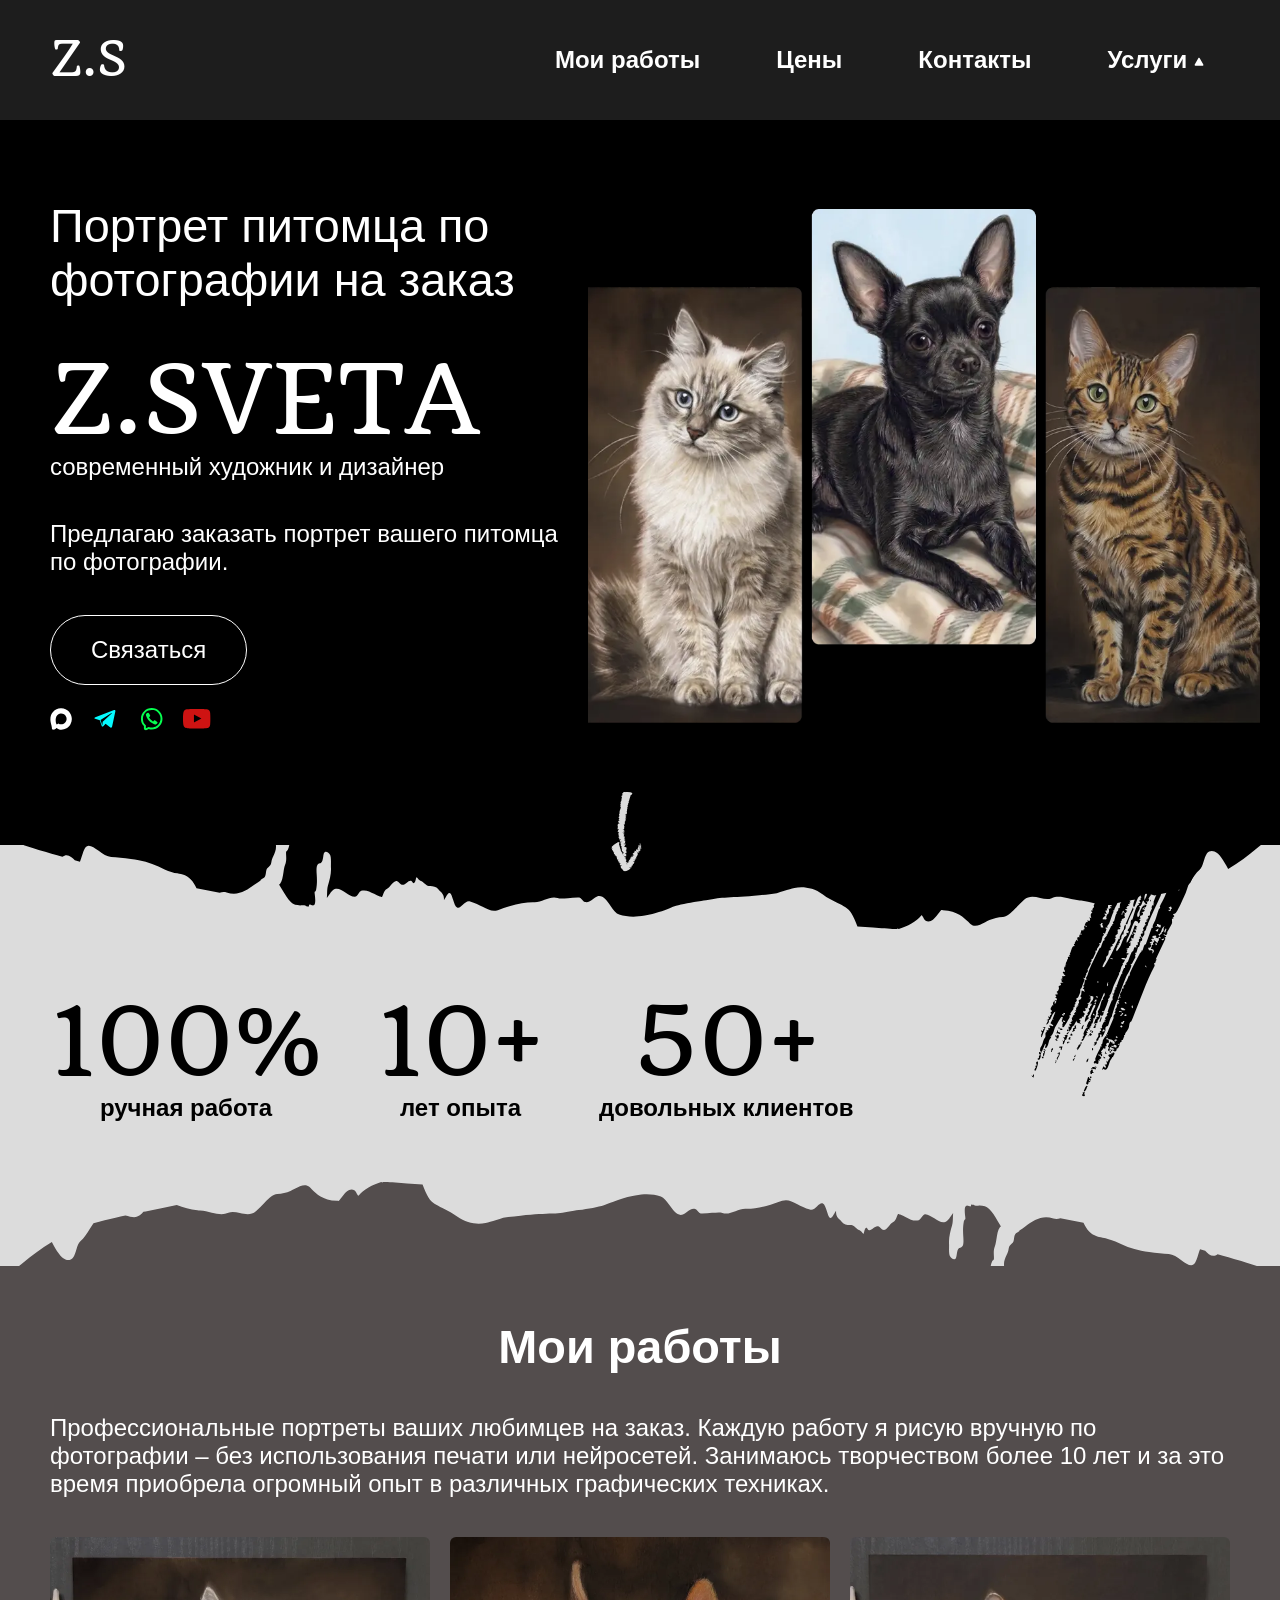
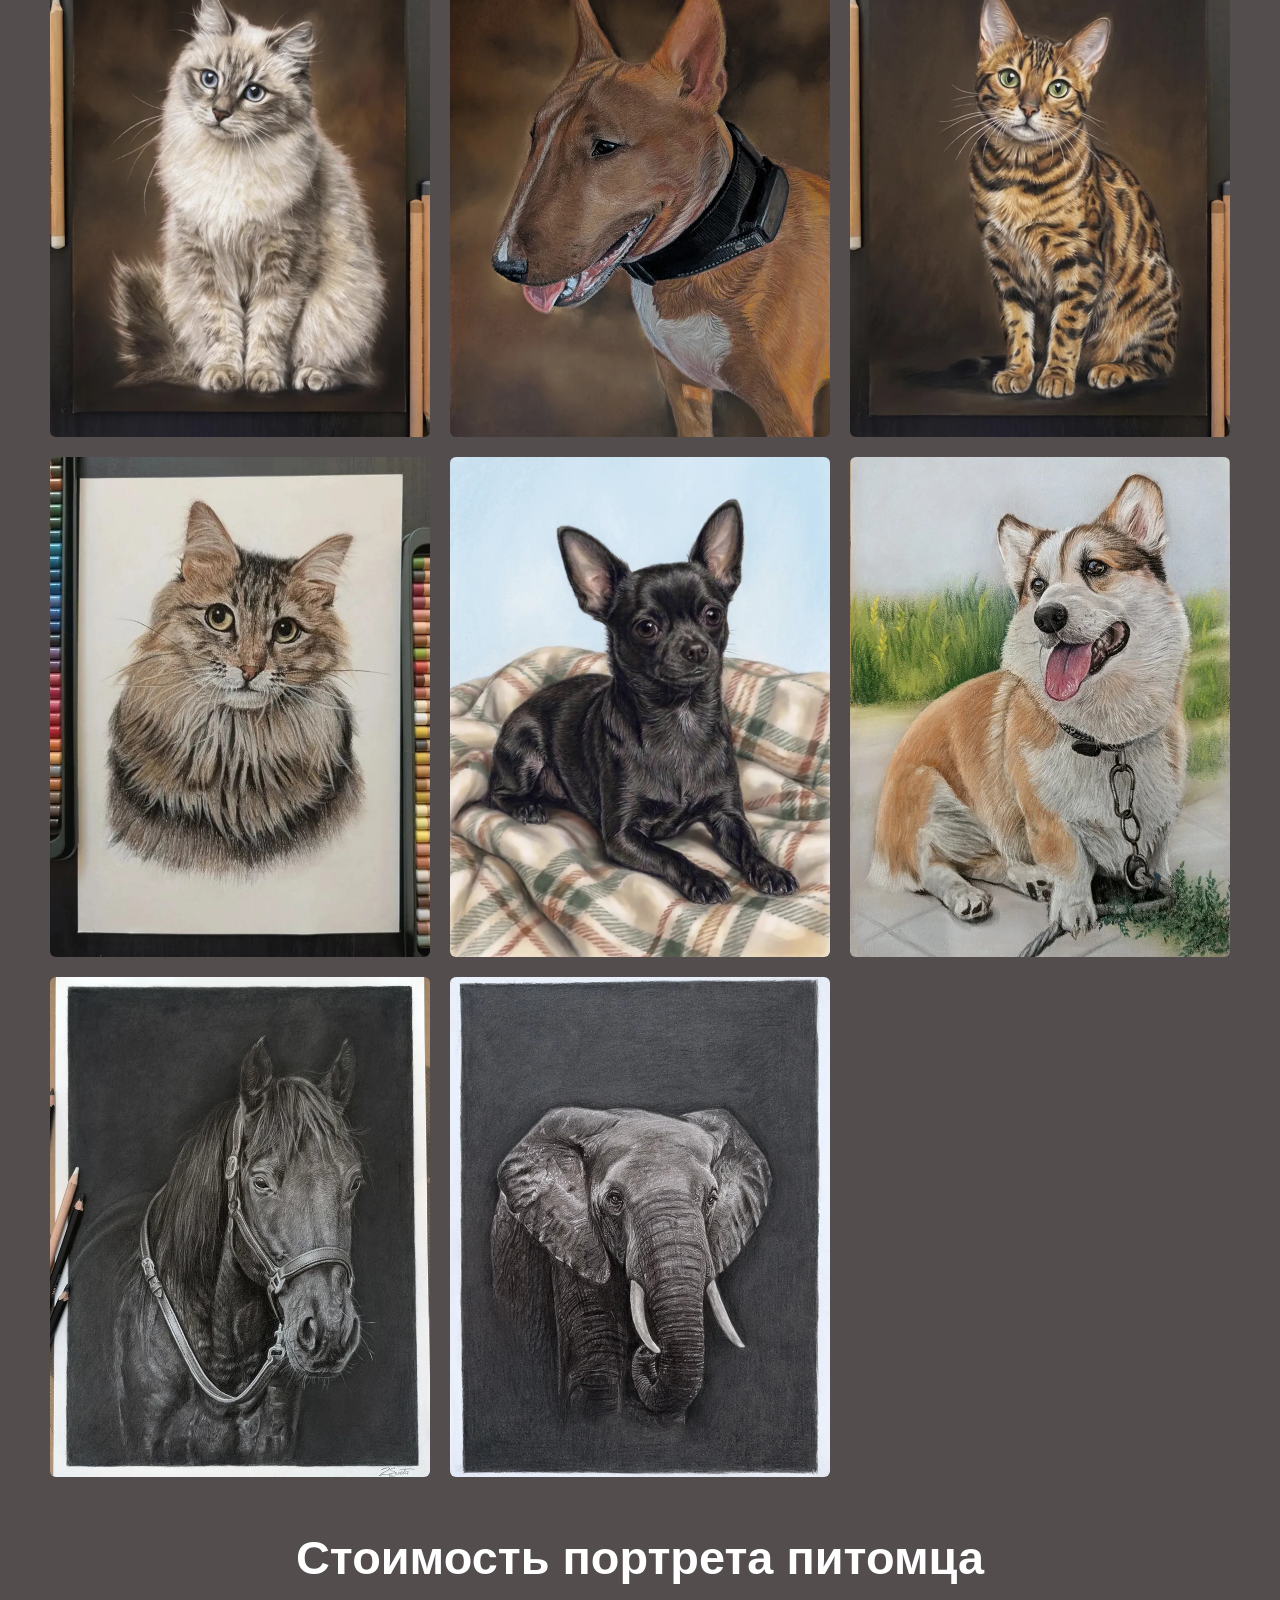
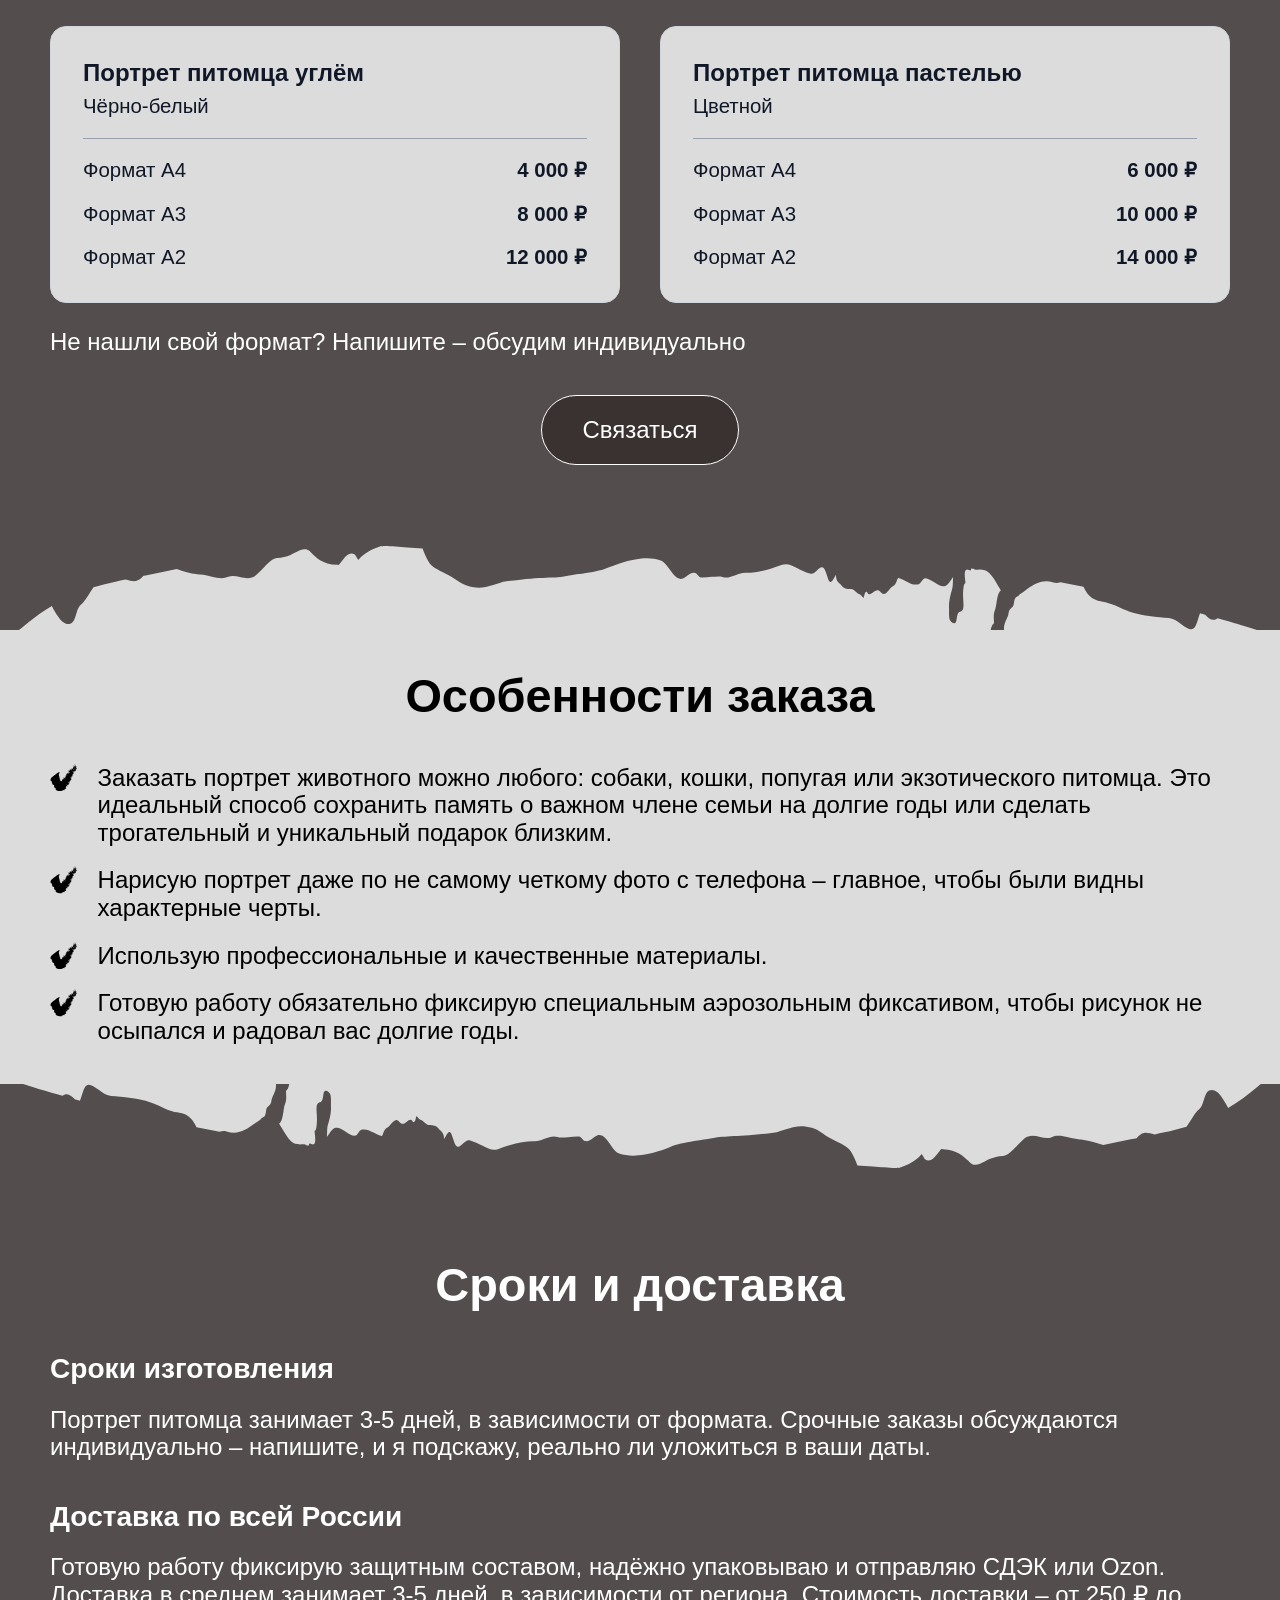
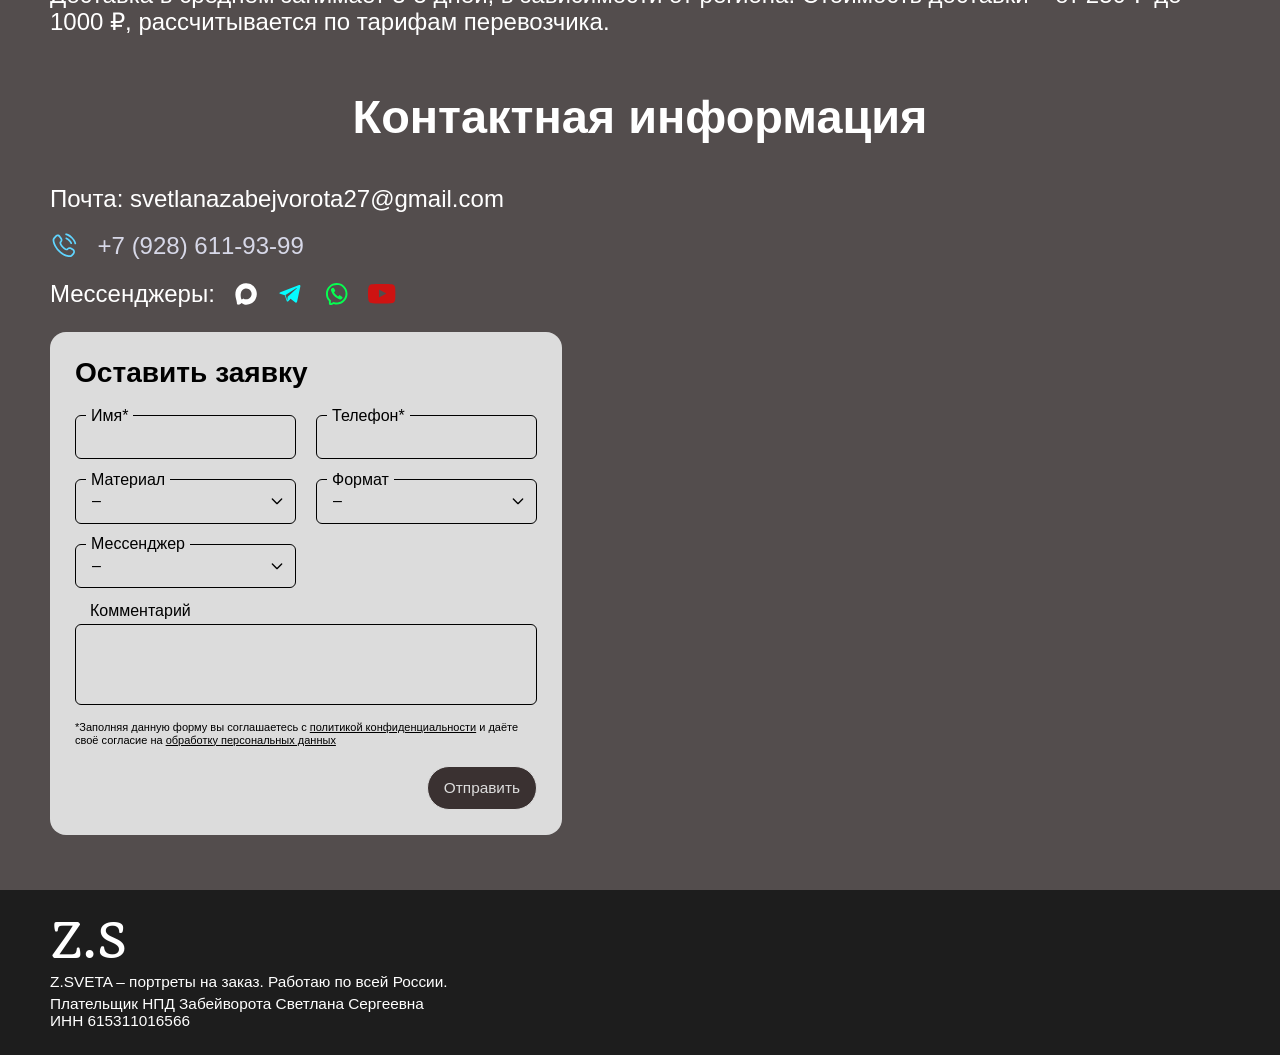
==== portret-pitomca/index.html @ f6c8f974 "'init'" ====
<!DOCTYPE html><html lang=ru><head><meta charset=utf-8><meta content="width=device-width" name=viewport><meta content="only light" name=color-scheme><link href=/favicon.ico rel=icon sizes=any><link href=/favicon.png rel=icon sizes=120x120 type=image/png><title>Портрет питомца на заказ по фото | Художник Z.SVETA</title><meta content="Закажите портрет питомца по фотографии: собаки, кошки, любимого животного. Ручная работа художника Z.SVETA, опыт 10+ лет, форматы А4–А2, цена от 4 000 ₽, доставка по всей России." name=description><link href=https://zsvetaart.ru/portret-pitomca/ rel=canonical><link href=/_astro/hero-animals.Ci69ZvGA_Z1QKp4x.webp rel=preload as=image><link href=/_astro/Header.mwg6eran.css rel=stylesheet></head><body><header class="Zub Zvb ZT Zsb Ztb"><div class=ZZ><div class="Zi ZMa ZOa Zk Zya"><div class=Zwb><a href=/ class="Zp Zt">Z.S</a></div><div class="Zv Zxb"><button class="Zpb Zeb Zyb" aria-controls=aria-nav aria-expanded=false id=hamburger><span class=Zqb>Открыть меню</span> <svg class=Zzb viewBox="0 0 100 80"><line stroke=currentColor stroke-linecap=round stroke-width=8 x1=20 x2=80 y1=20 y2=20 class="ZAb ZBb ZCa"></line><line stroke=currentColor stroke-linecap=round stroke-width=8 x1=20 x2=80 y1=40 y2=40></line><line stroke=currentColor stroke-linecap=round stroke-width=8 x1=20 x2=80 y1=60 y2=60 class="ZAb ZBb ZCa"></line></svg></button><nav class="Zi Zk ZCb Zc" id=aria-nav><ul class="Zi ZMa Zk ZDb"><li><a href=#my-work class="ZE ZD ZH ZEb ZFb ZGb Zja">Мои работы</a></li><li><a href=#price class="ZE ZD ZH ZEb ZFb ZGb Zja">Цены</a></li><li><a href=#contacts class="ZE ZD ZH ZEb ZFb ZGb Zja">Контакты</a></li><li><button class="ZE ZD ZH ZEb ZFb ZGb Zja ZHb Zeb" aria-controls=submenu aria-expanded=false onclick="this.ariaExpanded=&#34;false&#34;===this.ariaExpanded,submenu.hidden=!submenu.hidden">Услуги <svg aria-hidden=true height=10 width=10 viewBox="0 0 512 512" xmlns=http://www.w3.org/2000/svg><path d="M278.313 48.296a42.67 42.67 0 0 1 15.876 15.876l182.478 319.336c11.691 20.46 4.583 46.523-15.876 58.214a42.67 42.67 0 0 1-21.169 5.621H74.667C51.103 447.343 32 428.241 32 404.677a42.67 42.67 0 0 1 5.622-21.169L220.099 64.172c11.691-20.46 37.755-27.567 58.214-15.876" fill=currentColor fill-rule=evenodd></path></svg></button> <span class=Zja>Услуги</span><ul hidden id=submenu><li><a href=/ >Главная</a></li><li><a href=/portret-pitomca/ >Портрет питомца</a></li></ul></li></ul></nav></div></div></div></header><main><section class=Za><div class=Zb><div class="Ze Zc Zd"><div class="Zi Zj Zf Zg Zh Zk Zl Zm Zn"><div class=Zo><h1 class="Zp Zq Zr Zs">Портрет питомца по фотографии на заказ</h1><p class=Zq><span class="Zt Zu">Z.SVETA</span><br>современный художник и дизайнер</p><p class=Zq>Предлагаю заказать портрет вашего питомца по фотографии.</p><div class="Zi Zv Zw"><svg aria-hidden=true class="Zy ZA ZB ZC Zx Zz"><use href=/icons.svg#arrow></use></svg> <a href=#contacts class="ZE ZD ZH ZG ZF">Связаться</a></div><div class="Zi ZI Zk"><a href=https://max.ru/u/f9LHodD0cOLGi-N418dSYtixaGxYnLXbvNcZDrYfZaHuGHUZ616_oOPVWuE class="Z_a Zpb" title=Max><span class=Zqb>Написать в Max</span> <svg aria-hidden=true class=Zrb height=0.8lh width=0.8lh><use href=/icons.svg#max></use></svg> </a><a href=https://t.me/svetazabey class="Z_a Zpb" title=Telegram><span class=Zqb>Написать в Telegram</span> <svg aria-hidden=true class=Zrb><use href=/icons.svg#telegram></use></svg> </a><a href=https://wa.me/79286119399 class="Z_a Zpb" title=WhatsApp><span class=Zqb>Написать в WhatsApp</span> <svg aria-hidden=true class=Zrb height=0.85lh width=0.85lh><use href=/icons.svg#whatsapp></use></svg> </a><a href=https://www.youtube.com/@ZSvetaArt class="Z_a Zpb" title=YouTube><span class=Zqb>YouTube канал</span> <svg aria-hidden=true class=Zrb><use href=/icons.svg#youtube></use></svg></a></div></div><div class="ZN ZJ ZK ZL ZM ZO ZP ZQ ZR" style="background-image:url('/_astro/hero-animals.Ci69ZvGA_Z1QKp4x.webp')"></div></div></div></div><div class=Zv><div class="Zv ZS"><div class="Zi ZRa ZIb"><svg aria-hidden=true class="Zy ZJb ZN ZU Zd ZT ZV ZW" height=211 width=1440 fill=none preserveAspectRatio=none viewBox="0 0 1440 211" xmlns=http://www.w3.org/2000/svg><path d="M609.778 1.32497C646.717 -1.62511 682.731 15.7598 720.034 14.6482C743.677 13.976 766.911 8.60989 792.555 4.25969C817.366 -0.0812607 849.169 -1.93077 872.978 2.71338C878.805 3.79532 883.43 4.74345 887.536 5.54219C917.635 10.0876 938.706 16.0208 963.019 22.893C980.224 28.0974 997.168 33.371 1014.75 39.0156C1027.89 43.3727 1037.78 46.0297 1060.38 54.6605C1055.91 54.3585 1060.13 56.4573 1066.57 58.266C1073.2 60.2508 1082.82 62.5472 1094.72 66.9483C1095.66 69.8003 1109.77 73.8561 1123.44 77.2472C1127.68 78.5396 1131.78 79.6849 1135.83 80.6732C1152.56 85.8572 1179.41 84.0445 1212.18 86.9269C1235.18 89.2862 1254.05 93.29 1273.75 96.9889C1285.46 99.2523 1297.21 101.581 1308.17 103.613C1327.36 106.891 1341.96 109.643 1361.15 107.446C1362.19 107.347 1363.26 107.242 1364.34 107.131C1375.63 106.429 1387.33 103.689 1400.5 100.552C1404.99 99.5428 1409.66 98.4662 1415.06 97.97L1414.25 98.2126C1416.81 97.9845 1421.22 96.8541 1425.31 96.8748C1428.84 96.8563 1431.8 97.3299 1434.7 97.821C1436.2 98.0853 1437.59 99.2646 1438.61 101.14C1439.62 103.019 1440.19 105.426 1440.19 107.914C1440.19 110.403 1439.61 112.815 1438.62 114.69C1437.63 116.56 1436.33 117.73 1435.06 118.033C1432.63 118.604 1430.34 119.287 1429.27 120.023C1427.94 120.888 1427.45 121.78 1423.27 123.982C1422.95 124.047 1422.03 124.417 1421.7 124.453C1419.72 125.809 1416.61 127.954 1413.33 130.335C1404.53 136.696 1393.89 144.352 1381.68 150.642C1379.1 146.173 1376.61 142.302 1374.07 139.289C1371.63 136.165 1369.09 133.981 1366.31 133.009C1363.51 132.032 1359.97 132.309 1357.91 134.81C1356.07 137.06 1355.01 140.438 1353.9 143.658C1352.74 147.022 1351.5 150.221 1349.32 151.655C1345.66 154.078 1342.46 158.923 1338.88 163.922C1337.56 165.742 1336.2 167.583 1334.81 169.324C1326.24 171.56 1318.07 173.334 1310 174.949C1306.2 175.697 1302.53 176.395 1298.9 177.075C1294.47 176.025 1290.49 175.154 1287.11 175.576C1284.1 175.953 1281.35 178.107 1278.62 180.785C1276.91 181.095 1275.19 181.404 1273.49 181.713C1262.5 183.698 1251.65 185.641 1241.16 187.699C1233.91 185.348 1226.08 183.073 1217.92 182.23C1216.88 182.134 1215.85 182.06 1214.78 182.012C1210.48 181.822 1206.11 180.772 1201.72 179.866C1195.24 178.524 1188.72 177.496 1183.08 179.783C1179.32 181.311 1174.8 180.491 1170.17 179.614C1163.93 178.443 1157.62 177.128 1152.11 181.404C1148.61 184.098 1145.31 187.235 1142.13 190.09C1137.1 194.633 1132.36 198.455 1128.21 198.592C1122.76 198.769 1117.81 200.138 1113.18 201.717C1111.51 202.425 1109.9 203.188 1108.32 203.915C1102.05 206.821 1096.38 209.181 1091.73 205.551C1091.02 205.001 1090.23 204.284 1089.31 203.461C1084.31 198.985 1077.36 192.623 1060.86 191.736C1060.24 191.692 1059.61 191.663 1058.97 191.649C1057.73 192.728 1055.87 195.084 1053.78 197.407C1050.35 201.17 1046.29 204.845 1040.95 202.137C1040.16 201.731 1039.41 200.423 1038.71 199.221C1037.81 197.692 1036.98 196.342 1036.17 197.259C1033.82 199.942 1030.11 202.73 1024.92 205.328C1021.11 207.236 1016.43 209.011 1011.12 210.484C1010.67 210.367 1010.22 210.245 1009.76 210.119C1009.02 211.433 993.661 209.812 982.087 209.195C976.32 208.809 970.494 208.409 964.604 207.98C962.462 202.91 960.233 198.286 957.618 194.613C954.202 189.813 948.977 187.556 942.268 184.638C939.492 183.43 936.486 182.112 933.143 180.435C930.832 179.187 928.362 177.744 925.747 176.005C914.635 168.623 901.812 167.823 893.724 169.572C892.001 169.938 890.292 170.353 888.48 170.82C884.311 171.934 879.191 173.207 873.895 174.851C868.111 175.665 861.355 176.307 854.387 176.915C837.463 178.411 827.76 178.655 818.532 178.988C814.003 179.165 810.143 179.373 807.149 179.875C803.412 180.502 798.996 181.112 794.319 181.763C792.579 182.003 790.727 182.248 788.892 182.497C778.173 183.943 766.958 185.535 760.576 187.421C758.29 188.094 755.926 188.915 753.353 189.795C746.222 192.233 737.56 195.188 725.465 197.115C712.822 199.136 704.849 198.266 696.543 196.096C693.192 195.213 690.07 191.414 686.947 187.485C682.405 181.914 677.778 176.096 671.743 178.051C670.344 178.507 668.852 179.479 667.274 180.498C664.369 182.372 661.373 184.398 658.054 183.643C656.885 183.381 655.904 182.352 654.907 181.345C653.815 180.236 652.739 179.153 651.546 179.125C647.008 179.023 642.85 179.404 638.932 179.751C634.042 180.193 629.846 180.562 627.248 179.71C622.696 178.187 617.593 179.801 612.623 181.437C608.74 182.688 604.874 183.957 601.075 183.841C593.26 183.606 583.67 185.149 573.076 187.886C568.897 188.994 564.486 190.3 560.062 191.761C554.375 193.672 549.246 191.378 542.942 188.424C538.974 186.587 534.421 184.49 528.871 183.006C525.716 182.165 523.036 184.383 520.656 186.429C518.444 188.315 516.383 190.058 514.197 189.152C512.266 188.35 510.969 184.757 509.736 181.345C508.352 177.547 507.104 173.975 505.118 174.723C504.064 175.121 502.812 176.962 501.317 179.149C500.726 180.014 500.094 180.93 499.424 181.837C499.442 181.102 499.436 180.445 499.425 179.948C499.347 176.435 497.254 174.632 495.19 172.866C494.372 172.16 493.567 171.463 492.895 170.663C490.429 167.716 485.855 167.331 482.347 167.549C480.855 167.64 479.515 166.581 477.927 165.344C476.521 164.246 474.934 163.007 472.924 162.311C471.777 161.914 470.88 160.915 470.137 160.081C469.6 159.477 469.142 158.962 468.725 158.833C468.364 158.722 468.097 159.735 467.797 160.876C467.58 161.698 467.345 162.588 467.045 163.172C466.334 164.568 465.392 165.005 464.714 164.576C464.401 164.378 464.148 163.992 463.897 163.607C463.605 163.159 463.314 162.708 462.924 162.556C461.131 161.861 459.425 163.048 457.65 164.28C455.703 165.635 453.644 167.042 451.341 166.075C450.614 165.771 449.831 165.053 449.071 164.357C448.277 163.628 447.505 162.925 446.857 162.747C444.226 162.026 441.817 164.591 439.597 166.95C438.117 168.519 436.741 169.995 435.43 170.354C433.031 171.012 431.798 174.055 430.889 176.301C430.418 177.466 430.033 178.422 429.615 178.717C429.224 178.642 428.828 178.55 428.439 178.45C428.08 178.236 427.708 178.014 427.366 178.095C427.34 178.101 427.315 178.114 427.289 178.121C425.106 177.436 422.965 176.443 420.838 175.454C416.061 173.23 411.315 171.029 406.406 172.428C405.346 172.729 404.287 173.997 403.208 175.285C401.887 176.863 400.534 178.477 399.121 178.392C395.751 178.189 392.317 176.205 388.934 174.249C383.846 171.308 378.873 168.435 374.421 171.788C372.952 172.895 371.534 174.718 370.113 176.555C369.32 177.578 368.524 178.611 367.719 179.515C367.86 177.862 367.922 176.312 367.98 174.866C368.1 171.887 368.203 169.336 368.95 167.157C370.717 162.006 372.695 154.924 372.357 149.794C372.266 148.402 372.286 146.849 372.311 145.286C372.375 141.363 372.438 137.356 370.667 135.581C369.472 134.384 366.417 131.642 364.561 134.679C364.157 135.34 363.929 136.64 363.675 138.084C363.219 140.68 362.675 143.753 360.876 144.502C360.574 144.628 360.244 144.742 359.903 144.85C358.543 145.279 357.022 145.753 356.49 147.842C355.879 150.249 356.073 152.989 356.3 156.182C356.596 160.342 356.947 165.283 355.645 171.271C355.387 172.455 354.859 172.87 354.46 173.184C354.178 173.405 353.964 173.582 353.949 173.937C353.932 174.345 354.04 175.191 354.177 176.261C354.661 180.035 355.501 186.631 352.539 186.969C351.737 187.06 350.807 186.763 349.976 186.495C348.75 186.1 347.733 185.774 347.619 186.858C347.576 187.269 347.549 187.715 347.528 188.176C346.557 188.065 345.586 187.954 344.616 187.843C343.35 186.578 341.611 186.722 339.444 186.907C338.918 186.952 338.364 186.995 337.788 187.024C335.867 186.794 333.947 186.566 332.032 186.33C330.506 185.813 328.879 184.953 327.154 183.571C323.709 180.803 320.637 176.188 317.653 171.673C316.396 169.771 315.151 167.883 313.894 166.162C314.367 165.939 314.793 165.678 315.118 165.323C317.343 162.894 318.169 158.181 318.927 153.844C319.431 150.958 319.907 148.238 320.748 146.472C322.287 143.238 322.056 139.494 321.886 136.725C321.798 135.289 321.729 134.113 321.929 133.41C322.09 132.846 322.483 132.575 322.883 132.295C323.232 132.05 323.594 131.794 323.819 131.338C326.558 125.799 325.642 122.631 324.311 118.02C323.578 115.477 322.72 112.493 322.276 108.431C321.88 104.128 321.961 102.866 323.417 101.121C322.22 99.015 321.012 96.9092 319.805 94.8032C319.35 94.9502 319.028 96.2872 318.582 98.5069C317.786 102.471 314.98 103.967 312.796 105.136C311.784 105.677 310.904 106.15 310.414 106.765C307.81 110.034 308.668 114.502 309.424 118.434C309.84 120.599 310.224 122.602 309.983 124.152C309.88 124.815 310.057 125.468 310.235 126.134C310.372 126.649 310.514 127.172 310.529 127.713C310.635 131.64 309.122 134.586 307.696 137.321C306.88 138.887 306.103 140.389 305.687 141.965C305.56 142.445 305.461 142.934 305.369 143.409C305.234 144.102 305.103 144.763 304.888 145.331C304.399 146.625 303.36 147.511 302.223 148.476C301.64 148.971 301.032 149.487 300.459 150.093C299.717 150.877 299.473 152.436 299.216 154.064C299.034 155.215 298.843 156.4 298.47 157.381C297.794 159.154 296.378 159.815 295.067 160.429C294.495 160.696 293.932 160.962 293.464 161.299C293.273 161.437 293.186 161.705 293.172 162.072C291 163.342 288.934 164.636 286.929 165.903C276.905 172.253 268.123 177.758 254.942 174.107C252.449 173.417 249.74 173.61 247.058 174.242C238.449 172.846 229.788 171.397 221.062 169.905C219.293 166.392 217.184 163.452 214.68 161.158C209.873 156.853 205.221 155.989 199.481 154.971C195.258 154.217 190.698 153.372 185.185 150.989C176.137 146.982 166.59 143.613 156.126 141.925C153.182 141.464 150.179 141.038 147.234 140.654C139.147 139.648 131.29 138.935 125.057 138.651C120.468 138.436 115.458 135.312 111.012 132.398C104.51 128.302 98.8 124.619 95.3814 130.024C94.2458 131.751 93.1684 134.746 92.1305 137.655C91.3913 139.727 90.668 141.75 89.9631 143.257C88.0849 142.797 86.0364 142.342 84.1457 141.875C80.7482 138.293 75.3197 134.452 70.2322 138.449C68.1886 137.952 66.1933 137.455 64.3067 136.95C60.0096 135.891 56.006 134.81 51.7825 133.708C50.4388 133.344 49.0769 132.977 47.6794 132.607C47.6663 132.603 47.6532 132.599 47.6402 132.595C44.9175 131.85 42.1289 131.094 39.3402 130.324C38.1687 129.995 37.0162 129.666 35.8151 129.334C32.8889 128.494 29.7855 127.635 26.8748 126.757C25.2793 126.289 23.7228 125.821 22.1386 125.341C19.552 124.561 17.0176 123.765 14.4255 122.947C10.2857 121.628 6.18347 120.25 2.13369 118.848C1.4756 118.617 0.862504 117.981 0.445307 117.047C0.0276103 116.112 -0.1687 114.961 -0.0957952 113.791C-0.0225826 112.62 0.316526 111.499 0.846964 110.626C1.37616 109.756 2.05947 109.214 2.73674 109.07C6.91038 108.203 11.0623 107.329 15.1984 106.417C17.7865 105.856 20.3045 105.27 22.8656 104.687C24.4364 104.327 25.9727 103.968 27.5508 103.603C30.4268 102.913 33.494 102.213 36.3792 101.508C37.5647 101.231 38.6988 100.951 39.8551 100.669C42.6103 100.011 45.3655 99.3504 48.059 98.6855C48.0756 98.6816 48.0922 98.6777 48.1088 98.6738C49.479 98.3471 50.8083 98.0178 52.1256 97.6898C56.2892 96.6921 60.2386 95.6898 64.4789 94.6913C66.555 94.1517 68.8698 93.6223 71.0609 93.0844C72.2719 92.7849 73.504 92.4832 74.7364 92.1842C75.4101 92.025 76.1053 91.8671 76.7521 91.7081C92.2484 87.9491 107.646 84.2404 123.082 80.6403C130.952 78.8284 138.539 77.0446 146.465 75.2836C154.028 73.5456 161.803 71.8309 169.482 70.1444C184.955 66.7514 200.418 63.4736 215.9 60.3055C314.096 40.1645 412.735 22.9544 511.407 11.1536C525.486 9.4586 539.85 7.8836 553.986 6.43072C558.805 5.93442 563.748 5.4483 568.474 4.98144C577.877 4.07431 586.994 3.22565 596.451 2.42407C600.755 2.04839 605.236 1.68327 609.778 1.32497Z" fill=currentColor></path></svg></div><div class="ZY ZW ZX"><div class="Zv ZZ"><svg aria-hidden=true class="Zy ZT Z_ hidden Zaa Zba Zca Zda Zea Zfa"><use href=/icons.svg#stroke></use></svg><ul class="Zi Zj Zga Zha"><li class="Zi Zj Zia Zja"><span class="Zt Zu Zr">100%</span> ручная работа</li><li class="Zi Zj Zia Zja"><span class="Zt Zu Zr">10+</span>лет опыта</li><li class="Zi Zj Zia Zja"><span class="Zt Zu Zr">50+</span>довольных клиентов</li></ul></div></div><div class="Zi ZRa ZIb"><svg aria-hidden=true class="Zy ZJb ZN ZU Zd Zla Zka Zma Zna" height=211 width=1440 fill=none preserveAspectRatio=none viewBox="0 0 1440 211" xmlns=http://www.w3.org/2000/svg><path d="M609.778 1.32497C646.717 -1.62511 682.731 15.7598 720.034 14.6482C743.677 13.976 766.911 8.60989 792.555 4.25969C817.366 -0.0812607 849.169 -1.93077 872.978 2.71338C878.805 3.79532 883.43 4.74345 887.536 5.54219C917.635 10.0876 938.706 16.0208 963.019 22.893C980.224 28.0974 997.168 33.371 1014.75 39.0156C1027.89 43.3727 1037.78 46.0297 1060.38 54.6605C1055.91 54.3585 1060.13 56.4573 1066.57 58.266C1073.2 60.2508 1082.82 62.5472 1094.72 66.9483C1095.66 69.8003 1109.77 73.8561 1123.44 77.2472C1127.68 78.5396 1131.78 79.6849 1135.83 80.6732C1152.56 85.8572 1179.41 84.0445 1212.18 86.9269C1235.18 89.2862 1254.05 93.29 1273.75 96.9889C1285.46 99.2523 1297.21 101.581 1308.17 103.613C1327.36 106.891 1341.96 109.643 1361.15 107.446C1362.19 107.347 1363.26 107.242 1364.34 107.131C1375.63 106.429 1387.33 103.689 1400.5 100.552C1404.99 99.5428 1409.66 98.4662 1415.06 97.97L1414.25 98.2126C1416.81 97.9845 1421.22 96.8541 1425.31 96.8748C1428.84 96.8563 1431.8 97.3299 1434.7 97.821C1436.2 98.0853 1437.59 99.2646 1438.61 101.14C1439.62 103.019 1440.19 105.426 1440.19 107.914C1440.19 110.403 1439.61 112.815 1438.62 114.69C1437.63 116.56 1436.33 117.73 1435.06 118.033C1432.63 118.604 1430.34 119.287 1429.27 120.023C1427.94 120.888 1427.45 121.78 1423.27 123.982C1422.95 124.047 1422.03 124.417 1421.7 124.453C1419.72 125.809 1416.61 127.954 1413.33 130.335C1404.53 136.696 1393.89 144.352 1381.68 150.642C1379.1 146.173 1376.61 142.302 1374.07 139.289C1371.63 136.165 1369.09 133.981 1366.31 133.009C1363.51 132.032 1359.97 132.309 1357.91 134.81C1356.07 137.06 1355.01 140.438 1353.9 143.658C1352.74 147.022 1351.5 150.221 1349.32 151.655C1345.66 154.078 1342.46 158.923 1338.88 163.922C1337.56 165.742 1336.2 167.583 1334.81 169.324C1326.24 171.56 1318.07 173.334 1310 174.949C1306.2 175.697 1302.53 176.395 1298.9 177.075C1294.47 176.025 1290.49 175.154 1287.11 175.576C1284.1 175.953 1281.35 178.107 1278.62 180.785C1276.91 181.095 1275.19 181.404 1273.49 181.713C1262.5 183.698 1251.65 185.641 1241.16 187.699C1233.91 185.348 1226.08 183.073 1217.92 182.23C1216.88 182.134 1215.85 182.06 1214.78 182.012C1210.48 181.822 1206.11 180.772 1201.72 179.866C1195.24 178.524 1188.72 177.496 1183.08 179.783C1179.32 181.311 1174.8 180.491 1170.17 179.614C1163.93 178.443 1157.62 177.128 1152.11 181.404C1148.61 184.098 1145.31 187.235 1142.13 190.09C1137.1 194.633 1132.36 198.455 1128.21 198.592C1122.76 198.769 1117.81 200.138 1113.18 201.717C1111.51 202.425 1109.9 203.188 1108.32 203.915C1102.05 206.821 1096.38 209.181 1091.73 205.551C1091.02 205.001 1090.23 204.284 1089.31 203.461C1084.31 198.985 1077.36 192.623 1060.86 191.736C1060.24 191.692 1059.61 191.663 1058.97 191.649C1057.73 192.728 1055.87 195.084 1053.78 197.407C1050.35 201.17 1046.29 204.845 1040.95 202.137C1040.16 201.731 1039.41 200.423 1038.71 199.221C1037.81 197.692 1036.98 196.342 1036.17 197.259C1033.82 199.942 1030.11 202.73 1024.92 205.328C1021.11 207.236 1016.43 209.011 1011.12 210.484C1010.67 210.367 1010.22 210.245 1009.76 210.119C1009.02 211.433 993.661 209.812 982.087 209.195C976.32 208.809 970.494 208.409 964.604 207.98C962.462 202.91 960.233 198.286 957.618 194.613C954.202 189.813 948.977 187.556 942.268 184.638C939.492 183.43 936.486 182.112 933.143 180.435C930.832 179.187 928.362 177.744 925.747 176.005C914.635 168.623 901.812 167.823 893.724 169.572C892.001 169.938 890.292 170.353 888.48 170.82C884.311 171.934 879.191 173.207 873.895 174.851C868.111 175.665 861.355 176.307 854.387 176.915C837.463 178.411 827.76 178.655 818.532 178.988C814.003 179.165 810.143 179.373 807.149 179.875C803.412 180.502 798.996 181.112 794.319 181.763C792.579 182.003 790.727 182.248 788.892 182.497C778.173 183.943 766.958 185.535 760.576 187.421C758.29 188.094 755.926 188.915 753.353 189.795C746.222 192.233 737.56 195.188 725.465 197.115C712.822 199.136 704.849 198.266 696.543 196.096C693.192 195.213 690.07 191.414 686.947 187.485C682.405 181.914 677.778 176.096 671.743 178.051C670.344 178.507 668.852 179.479 667.274 180.498C664.369 182.372 661.373 184.398 658.054 183.643C656.885 183.381 655.904 182.352 654.907 181.345C653.815 180.236 652.739 179.153 651.546 179.125C647.008 179.023 642.85 179.404 638.932 179.751C634.042 180.193 629.846 180.562 627.248 179.71C622.696 178.187 617.593 179.801 612.623 181.437C608.74 182.688 604.874 183.957 601.075 183.841C593.26 183.606 583.67 185.149 573.076 187.886C568.897 188.994 564.486 190.3 560.062 191.761C554.375 193.672 549.246 191.378 542.942 188.424C538.974 186.587 534.421 184.49 528.871 183.006C525.716 182.165 523.036 184.383 520.656 186.429C518.444 188.315 516.383 190.058 514.197 189.152C512.266 188.35 510.969 184.757 509.736 181.345C508.352 177.547 507.104 173.975 505.118 174.723C504.064 175.121 502.812 176.962 501.317 179.149C500.726 180.014 500.094 180.93 499.424 181.837C499.442 181.102 499.436 180.445 499.425 179.948C499.347 176.435 497.254 174.632 495.19 172.866C494.372 172.16 493.567 171.463 492.895 170.663C490.429 167.716 485.855 167.331 482.347 167.549C480.855 167.64 479.515 166.581 477.927 165.344C476.521 164.246 474.934 163.007 472.924 162.311C471.777 161.914 470.88 160.915 470.137 160.081C469.6 159.477 469.142 158.962 468.725 158.833C468.364 158.722 468.097 159.735 467.797 160.876C467.58 161.698 467.345 162.588 467.045 163.172C466.334 164.568 465.392 165.005 464.714 164.576C464.401 164.378 464.148 163.992 463.897 163.607C463.605 163.159 463.314 162.708 462.924 162.556C461.131 161.861 459.425 163.048 457.65 164.28C455.703 165.635 453.644 167.042 451.341 166.075C450.614 165.771 449.831 165.053 449.071 164.357C448.277 163.628 447.505 162.925 446.857 162.747C444.226 162.026 441.817 164.591 439.597 166.95C438.117 168.519 436.741 169.995 435.43 170.354C433.031 171.012 431.798 174.055 430.889 176.301C430.418 177.466 430.033 178.422 429.615 178.717C429.224 178.642 428.828 178.55 428.439 178.45C428.08 178.236 427.708 178.014 427.366 178.095C427.34 178.101 427.315 178.114 427.289 178.121C425.106 177.436 422.965 176.443 420.838 175.454C416.061 173.23 411.315 171.029 406.406 172.428C405.346 172.729 404.287 173.997 403.208 175.285C401.887 176.863 400.534 178.477 399.121 178.392C395.751 178.189 392.317 176.205 388.934 174.249C383.846 171.308 378.873 168.435 374.421 171.788C372.952 172.895 371.534 174.718 370.113 176.555C369.32 177.578 368.524 178.611 367.719 179.515C367.86 177.862 367.922 176.312 367.98 174.866C368.1 171.887 368.203 169.336 368.95 167.157C370.717 162.006 372.695 154.924 372.357 149.794C372.266 148.402 372.286 146.849 372.311 145.286C372.375 141.363 372.438 137.356 370.667 135.581C369.472 134.384 366.417 131.642 364.561 134.679C364.157 135.34 363.929 136.64 363.675 138.084C363.219 140.68 362.675 143.753 360.876 144.502C360.574 144.628 360.244 144.742 359.903 144.85C358.543 145.279 357.022 145.753 356.49 147.842C355.879 150.249 356.073 152.989 356.3 156.182C356.596 160.342 356.947 165.283 355.645 171.271C355.387 172.455 354.859 172.87 354.46 173.184C354.178 173.405 353.964 173.582 353.949 173.937C353.932 174.345 354.04 175.191 354.177 176.261C354.661 180.035 355.501 186.631 352.539 186.969C351.737 187.06 350.807 186.763 349.976 186.495C348.75 186.1 347.733 185.774 347.619 186.858C347.576 187.269 347.549 187.715 347.528 188.176C346.557 188.065 345.586 187.954 344.616 187.843C343.35 186.578 341.611 186.722 339.444 186.907C338.918 186.952 338.364 186.995 337.788 187.024C335.867 186.794 333.947 186.566 332.032 186.33C330.506 185.813 328.879 184.953 327.154 183.571C323.709 180.803 320.637 176.188 317.653 171.673C316.396 169.771 315.151 167.883 313.894 166.162C314.367 165.939 314.793 165.678 315.118 165.323C317.343 162.894 318.169 158.181 318.927 153.844C319.431 150.958 319.907 148.238 320.748 146.472C322.287 143.238 322.056 139.494 321.886 136.725C321.798 135.289 321.729 134.113 321.929 133.41C322.09 132.846 322.483 132.575 322.883 132.295C323.232 132.05 323.594 131.794 323.819 131.338C326.558 125.799 325.642 122.631 324.311 118.02C323.578 115.477 322.72 112.493 322.276 108.431C321.88 104.128 321.961 102.866 323.417 101.121C322.22 99.015 321.012 96.9092 319.805 94.8032C319.35 94.9502 319.028 96.2872 318.582 98.5069C317.786 102.471 314.98 103.967 312.796 105.136C311.784 105.677 310.904 106.15 310.414 106.765C307.81 110.034 308.668 114.502 309.424 118.434C309.84 120.599 310.224 122.602 309.983 124.152C309.88 124.815 310.057 125.468 310.235 126.134C310.372 126.649 310.514 127.172 310.529 127.713C310.635 131.64 309.122 134.586 307.696 137.321C306.88 138.887 306.103 140.389 305.687 141.965C305.56 142.445 305.461 142.934 305.369 143.409C305.234 144.102 305.103 144.763 304.888 145.331C304.399 146.625 303.36 147.511 302.223 148.476C301.64 148.971 301.032 149.487 300.459 150.093C299.717 150.877 299.473 152.436 299.216 154.064C299.034 155.215 298.843 156.4 298.47 157.381C297.794 159.154 296.378 159.815 295.067 160.429C294.495 160.696 293.932 160.962 293.464 161.299C293.273 161.437 293.186 161.705 293.172 162.072C291 163.342 288.934 164.636 286.929 165.903C276.905 172.253 268.123 177.758 254.942 174.107C252.449 173.417 249.74 173.61 247.058 174.242C238.449 172.846 229.788 171.397 221.062 169.905C219.293 166.392 217.184 163.452 214.68 161.158C209.873 156.853 205.221 155.989 199.481 154.971C195.258 154.217 190.698 153.372 185.185 150.989C176.137 146.982 166.59 143.613 156.126 141.925C153.182 141.464 150.179 141.038 147.234 140.654C139.147 139.648 131.29 138.935 125.057 138.651C120.468 138.436 115.458 135.312 111.012 132.398C104.51 128.302 98.8 124.619 95.3814 130.024C94.2458 131.751 93.1684 134.746 92.1305 137.655C91.3913 139.727 90.668 141.75 89.9631 143.257C88.0849 142.797 86.0364 142.342 84.1457 141.875C80.7482 138.293 75.3197 134.452 70.2322 138.449C68.1886 137.952 66.1933 137.455 64.3067 136.95C60.0096 135.891 56.006 134.81 51.7825 133.708C50.4388 133.344 49.0769 132.977 47.6794 132.607C47.6663 132.603 47.6532 132.599 47.6402 132.595C44.9175 131.85 42.1289 131.094 39.3402 130.324C38.1687 129.995 37.0162 129.666 35.8151 129.334C32.8889 128.494 29.7855 127.635 26.8748 126.757C25.2793 126.289 23.7228 125.821 22.1386 125.341C19.552 124.561 17.0176 123.765 14.4255 122.947C10.2857 121.628 6.18347 120.25 2.13369 118.848C1.4756 118.617 0.862504 117.981 0.445307 117.047C0.0276103 116.112 -0.1687 114.961 -0.0957952 113.791C-0.0225826 112.62 0.316526 111.499 0.846964 110.626C1.37616 109.756 2.05947 109.214 2.73674 109.07C6.91038 108.203 11.0623 107.329 15.1984 106.417C17.7865 105.856 20.3045 105.27 22.8656 104.687C24.4364 104.327 25.9727 103.968 27.5508 103.603C30.4268 102.913 33.494 102.213 36.3792 101.508C37.5647 101.231 38.6988 100.951 39.8551 100.669C42.6103 100.011 45.3655 99.3504 48.059 98.6855C48.0756 98.6816 48.0922 98.6777 48.1088 98.6738C49.479 98.3471 50.8083 98.0178 52.1256 97.6898C56.2892 96.6921 60.2386 95.6898 64.4789 94.6913C66.555 94.1517 68.8698 93.6223 71.0609 93.0844C72.2719 92.7849 73.504 92.4832 74.7364 92.1842C75.4101 92.025 76.1053 91.8671 76.7521 91.7081C92.2484 87.9491 107.646 84.2404 123.082 80.6403C130.952 78.8284 138.539 77.0446 146.465 75.2836C154.028 73.5456 161.803 71.8309 169.482 70.1444C184.955 66.7514 200.418 63.4736 215.9 60.3055C314.096 40.1645 412.735 22.9544 511.407 11.1536C525.486 9.4586 539.85 7.8836 553.986 6.43072C558.805 5.93442 563.748 5.4483 568.474 4.98144C577.877 4.07431 586.994 3.22565 596.451 2.42407C600.755 2.04839 605.236 1.68327 609.778 1.32497Z" fill=currentColor></path></svg></div></div><svg aria-hidden=true class="Zy ZT Z_ hidden Zoa Zpa Zqa Zx"><use href=/icons.svg#arrow></use></svg></div></section><script type=module>var e=()=>{const e=document.querySelector("header").scrollHeight;document.documentElement.style.setProperty("--header-height",e+"px")},t=()=>{submenu.previousElementSibling.previousElementSibling.setAttribute("aria-expanded",!1),submenu.hidden=!0};e(),window.addEventListener("resize",e),window.addEventListener("keydown",e=>{"Escape"===e.key&&(t(),hamburger.setAttribute("aria-expanded",!1))}),window.addEventListener("click",e=>{(e.target.closest("nav")||!e.target.closest("nav")&&!hamburger.contains(e.target))&&hamburger.setAttribute("aria-expanded",!1),submenu.previousElementSibling.previousElementSibling.contains(e.target)||submenu.contains(e.target)||t()}),hamburger.addEventListener("click",e=>{const t="true"===hamburger.getAttribute("aria-expanded");hamburger.setAttribute("aria-expanded",!t)})</script><section class=Zm id=my-work><div class=ZZ><h2 class="Zia Zp Zc">Мои работы</h2><p class=Zra>Профессиональные портреты ваших любимцев на заказ. Каждую работу я рисую вручную по фотографии – без использования печати или нейросетей. Занимаюсь творчеством более 10 лет и за это время приобрела огромный опыт в различных графических техниках.</p><div class="ZI Zsa Zra Zta"><div class="Zv ZMb ZNb ZOb"><img alt="Портрет белой кошки по фотографии" src=/_astro/cat-white.kqNSrMjy_Z1PbD73.webp class="aspect-[380/500] bg-primary object-cover rounded-[0.375rem] w-full" decoding=async height=1000 loading=lazy width=760></div><div class="Zv ZMb ZNb ZOb"><img alt="Портрет собаки породы бультерьер пастелью" src=/_astro/dog-bull-terrier.Do3a7A8l_1tSRXw.webp class="aspect-[380/500] bg-primary object-cover rounded-[0.375rem] w-full" decoding=async height=1000 loading=lazy width=760></div><div class="Zv ZMb ZNb ZOb"><img alt="Портрет кошки с леопардовым окрасом" src=/_astro/cat-leopard.0fBg-ve1_ZU2mGR.webp class="aspect-[380/500] bg-primary object-cover rounded-[0.375rem] w-full" decoding=async height=1000 loading=lazy width=760></div><div class="Zv ZMb ZNb ZOb"><img alt="Портрет разноцветного кота по фото" src=/_astro/cat-ginger.CKatHHyo_Z2tfSty.webp class="aspect-[380/500] bg-primary object-cover rounded-[0.375rem] w-full" decoding=async height=1000 loading=lazy width=760></div><div class="Zv ZMb ZNb ZOb"><img alt="Портрет чёрной собак породы чихуахуа по фотографии" src=/_astro/dog-black.DOwYcNSG_ZH2Y2k.webp class="aspect-[380/500] bg-primary object-cover rounded-[0.375rem] w-full" decoding=async height=1000 loading=lazy width=760></div><div class="Zv ZMb ZNb ZOb"><img alt="Портрет собаки породы корги пастелью по фото" src=/_astro/dog-corgi.BduC_L-t_zyUyP.webp class="aspect-[380/500] bg-primary object-cover rounded-[0.375rem] w-full" decoding=async height=1000 loading=lazy width=760></div><div class="Zv ZMb ZNb ZOb"><img alt="Портрет лошади карандашом" src=/_astro/horse.bwxuq5jc_3Wwtv.webp class="aspect-[380/500] bg-primary object-cover rounded-[0.375rem] w-full" decoding=async height=1000 loading=lazy width=760></div><div class="Zv ZMb ZNb ZOb"><img alt="Портрет слона карандашом" src=/_astro/elephant.jLCUQGEd_CitJV.webp class="aspect-[380/500] bg-primary object-cover rounded-[0.375rem] w-full" decoding=async height=1000 loading=lazy width=760></div><div class="Zv ZMb ZNb ZOb"><img alt="Портрет чёрной кошки по фото" src=/_astro/cat-black.B3CSQcwK_ZhKVUg.webp class="aspect-[380/500] bg-primary object-cover rounded-[0.375rem] w-full" decoding=async height=1000 loading=lazy width=760></div></div></div></section><section class=Zm id=price><div class=ZZ><h2 class="Zia Zp Zc Zs">Стоимость портрета питомца</h2><div class="Zra Zsa Zc Zua Zva Zwa Zxa Zya"><section class="Zi Zj ZAa ZBa ZCa ZDa ZE ZX Zza"><h3 class="ZGa ZFa ZEa Zs">Портрет питомца углём</h3><p class="ZGa ZIa ZHa">Чёрно-белый</p><dl class="ZJa ZKa ZLa"><div class="Zi ZMa ZOa ZEa ZJa ZNa ZPa"><dt class="ZGa ZIa">Формат А4</dt><dd class="ZGa ZIa ZFa">4 000 ₽</dd></div><div class="Zi ZMa ZOa ZEa ZJa ZNa ZPa"><dt class="ZGa ZIa">Формат А3</dt><dd class="ZGa ZIa ZFa">8 000 ₽</dd></div><div class="Zi ZMa ZOa ZEa ZJa ZNa ZPa"><dt class="ZGa ZIa">Формат А2</dt><dd class="ZGa ZIa ZFa">12 000 ₽</dd></div></dl></section><section class="Zi Zj ZAa ZBa ZCa ZDa ZE ZX Zza"><h3 class="ZGa ZFa ZEa Zs">Портрет питомца пастелью</h3><p class="ZGa ZIa ZHa">Цветной</p><dl class="ZJa ZKa ZLa"><div class="Zi ZMa ZOa ZEa ZJa ZNa ZPa"><dt class="ZGa ZIa">Формат А4</dt><dd class="ZGa ZIa ZFa">6 000 ₽</dd></div><div class="Zi ZMa ZOa ZEa ZJa ZNa ZPa"><dt class="ZGa ZIa">Формат А3</dt><dd class="ZGa ZIa ZFa">10 000 ₽</dd></div><div class="Zi ZMa ZOa ZEa ZJa ZNa ZPa"><dt class="ZGa ZIa">Формат А2</dt><dd class="ZGa ZIa ZFa">14 000 ₽</dd></div></dl></section></div><p class="ZQa ZEa">Не нашли свой формат? Напишите – обсудим индивидуально</p><div class="Zi ZRa Zra"><a href=#contacts class="ZE ZD ZH ZG ZSa">Связаться</a></div></div></section><section class=Zm><div class="ZUa ZTa"></div><div class=ZUa></div><div class=ZUa></div><div class="Zv ZW ZX ZVa ZWa"><div class="Zi ZRa ZIb"><svg aria-hidden=true class="Zy ZJb ZN ZU Zd ZT ZXa ZYa Zna" height=211 width=1440 fill=none preserveAspectRatio=none viewBox="0 0 1440 211" xmlns=http://www.w3.org/2000/svg><path d="M609.778 1.32497C646.717 -1.62511 682.731 15.7598 720.034 14.6482C743.677 13.976 766.911 8.60989 792.555 4.25969C817.366 -0.0812607 849.169 -1.93077 872.978 2.71338C878.805 3.79532 883.43 4.74345 887.536 5.54219C917.635 10.0876 938.706 16.0208 963.019 22.893C980.224 28.0974 997.168 33.371 1014.75 39.0156C1027.89 43.3727 1037.78 46.0297 1060.38 54.6605C1055.91 54.3585 1060.13 56.4573 1066.57 58.266C1073.2 60.2508 1082.82 62.5472 1094.72 66.9483C1095.66 69.8003 1109.77 73.8561 1123.44 77.2472C1127.68 78.5396 1131.78 79.6849 1135.83 80.6732C1152.56 85.8572 1179.41 84.0445 1212.18 86.9269C1235.18 89.2862 1254.05 93.29 1273.75 96.9889C1285.46 99.2523 1297.21 101.581 1308.17 103.613C1327.36 106.891 1341.96 109.643 1361.15 107.446C1362.19 107.347 1363.26 107.242 1364.34 107.131C1375.63 106.429 1387.33 103.689 1400.5 100.552C1404.99 99.5428 1409.66 98.4662 1415.06 97.97L1414.25 98.2126C1416.81 97.9845 1421.22 96.8541 1425.31 96.8748C1428.84 96.8563 1431.8 97.3299 1434.7 97.821C1436.2 98.0853 1437.59 99.2646 1438.61 101.14C1439.62 103.019 1440.19 105.426 1440.19 107.914C1440.19 110.403 1439.61 112.815 1438.62 114.69C1437.63 116.56 1436.33 117.73 1435.06 118.033C1432.63 118.604 1430.34 119.287 1429.27 120.023C1427.94 120.888 1427.45 121.78 1423.27 123.982C1422.95 124.047 1422.03 124.417 1421.7 124.453C1419.72 125.809 1416.61 127.954 1413.33 130.335C1404.53 136.696 1393.89 144.352 1381.68 150.642C1379.1 146.173 1376.61 142.302 1374.07 139.289C1371.63 136.165 1369.09 133.981 1366.31 133.009C1363.51 132.032 1359.97 132.309 1357.91 134.81C1356.07 137.06 1355.01 140.438 1353.9 143.658C1352.74 147.022 1351.5 150.221 1349.32 151.655C1345.66 154.078 1342.46 158.923 1338.88 163.922C1337.56 165.742 1336.2 167.583 1334.81 169.324C1326.24 171.56 1318.07 173.334 1310 174.949C1306.2 175.697 1302.53 176.395 1298.9 177.075C1294.47 176.025 1290.49 175.154 1287.11 175.576C1284.1 175.953 1281.35 178.107 1278.62 180.785C1276.91 181.095 1275.19 181.404 1273.49 181.713C1262.5 183.698 1251.65 185.641 1241.16 187.699C1233.91 185.348 1226.08 183.073 1217.92 182.23C1216.88 182.134 1215.85 182.06 1214.78 182.012C1210.48 181.822 1206.11 180.772 1201.72 179.866C1195.24 178.524 1188.72 177.496 1183.08 179.783C1179.32 181.311 1174.8 180.491 1170.17 179.614C1163.93 178.443 1157.62 177.128 1152.11 181.404C1148.61 184.098 1145.31 187.235 1142.13 190.09C1137.1 194.633 1132.36 198.455 1128.21 198.592C1122.76 198.769 1117.81 200.138 1113.18 201.717C1111.51 202.425 1109.9 203.188 1108.32 203.915C1102.05 206.821 1096.38 209.181 1091.73 205.551C1091.02 205.001 1090.23 204.284 1089.31 203.461C1084.31 198.985 1077.36 192.623 1060.86 191.736C1060.24 191.692 1059.61 191.663 1058.97 191.649C1057.73 192.728 1055.87 195.084 1053.78 197.407C1050.35 201.17 1046.29 204.845 1040.95 202.137C1040.16 201.731 1039.41 200.423 1038.71 199.221C1037.81 197.692 1036.98 196.342 1036.17 197.259C1033.82 199.942 1030.11 202.73 1024.92 205.328C1021.11 207.236 1016.43 209.011 1011.12 210.484C1010.67 210.367 1010.22 210.245 1009.76 210.119C1009.02 211.433 993.661 209.812 982.087 209.195C976.32 208.809 970.494 208.409 964.604 207.98C962.462 202.91 960.233 198.286 957.618 194.613C954.202 189.813 948.977 187.556 942.268 184.638C939.492 183.43 936.486 182.112 933.143 180.435C930.832 179.187 928.362 177.744 925.747 176.005C914.635 168.623 901.812 167.823 893.724 169.572C892.001 169.938 890.292 170.353 888.48 170.82C884.311 171.934 879.191 173.207 873.895 174.851C868.111 175.665 861.355 176.307 854.387 176.915C837.463 178.411 827.76 178.655 818.532 178.988C814.003 179.165 810.143 179.373 807.149 179.875C803.412 180.502 798.996 181.112 794.319 181.763C792.579 182.003 790.727 182.248 788.892 182.497C778.173 183.943 766.958 185.535 760.576 187.421C758.29 188.094 755.926 188.915 753.353 189.795C746.222 192.233 737.56 195.188 725.465 197.115C712.822 199.136 704.849 198.266 696.543 196.096C693.192 195.213 690.07 191.414 686.947 187.485C682.405 181.914 677.778 176.096 671.743 178.051C670.344 178.507 668.852 179.479 667.274 180.498C664.369 182.372 661.373 184.398 658.054 183.643C656.885 183.381 655.904 182.352 654.907 181.345C653.815 180.236 652.739 179.153 651.546 179.125C647.008 179.023 642.85 179.404 638.932 179.751C634.042 180.193 629.846 180.562 627.248 179.71C622.696 178.187 617.593 179.801 612.623 181.437C608.74 182.688 604.874 183.957 601.075 183.841C593.26 183.606 583.67 185.149 573.076 187.886C568.897 188.994 564.486 190.3 560.062 191.761C554.375 193.672 549.246 191.378 542.942 188.424C538.974 186.587 534.421 184.49 528.871 183.006C525.716 182.165 523.036 184.383 520.656 186.429C518.444 188.315 516.383 190.058 514.197 189.152C512.266 188.35 510.969 184.757 509.736 181.345C508.352 177.547 507.104 173.975 505.118 174.723C504.064 175.121 502.812 176.962 501.317 179.149C500.726 180.014 500.094 180.93 499.424 181.837C499.442 181.102 499.436 180.445 499.425 179.948C499.347 176.435 497.254 174.632 495.19 172.866C494.372 172.16 493.567 171.463 492.895 170.663C490.429 167.716 485.855 167.331 482.347 167.549C480.855 167.64 479.515 166.581 477.927 165.344C476.521 164.246 474.934 163.007 472.924 162.311C471.777 161.914 470.88 160.915 470.137 160.081C469.6 159.477 469.142 158.962 468.725 158.833C468.364 158.722 468.097 159.735 467.797 160.876C467.58 161.698 467.345 162.588 467.045 163.172C466.334 164.568 465.392 165.005 464.714 164.576C464.401 164.378 464.148 163.992 463.897 163.607C463.605 163.159 463.314 162.708 462.924 162.556C461.131 161.861 459.425 163.048 457.65 164.28C455.703 165.635 453.644 167.042 451.341 166.075C450.614 165.771 449.831 165.053 449.071 164.357C448.277 163.628 447.505 162.925 446.857 162.747C444.226 162.026 441.817 164.591 439.597 166.95C438.117 168.519 436.741 169.995 435.43 170.354C433.031 171.012 431.798 174.055 430.889 176.301C430.418 177.466 430.033 178.422 429.615 178.717C429.224 178.642 428.828 178.55 428.439 178.45C428.08 178.236 427.708 178.014 427.366 178.095C427.34 178.101 427.315 178.114 427.289 178.121C425.106 177.436 422.965 176.443 420.838 175.454C416.061 173.23 411.315 171.029 406.406 172.428C405.346 172.729 404.287 173.997 403.208 175.285C401.887 176.863 400.534 178.477 399.121 178.392C395.751 178.189 392.317 176.205 388.934 174.249C383.846 171.308 378.873 168.435 374.421 171.788C372.952 172.895 371.534 174.718 370.113 176.555C369.32 177.578 368.524 178.611 367.719 179.515C367.86 177.862 367.922 176.312 367.98 174.866C368.1 171.887 368.203 169.336 368.95 167.157C370.717 162.006 372.695 154.924 372.357 149.794C372.266 148.402 372.286 146.849 372.311 145.286C372.375 141.363 372.438 137.356 370.667 135.581C369.472 134.384 366.417 131.642 364.561 134.679C364.157 135.34 363.929 136.64 363.675 138.084C363.219 140.68 362.675 143.753 360.876 144.502C360.574 144.628 360.244 144.742 359.903 144.85C358.543 145.279 357.022 145.753 356.49 147.842C355.879 150.249 356.073 152.989 356.3 156.182C356.596 160.342 356.947 165.283 355.645 171.271C355.387 172.455 354.859 172.87 354.46 173.184C354.178 173.405 353.964 173.582 353.949 173.937C353.932 174.345 354.04 175.191 354.177 176.261C354.661 180.035 355.501 186.631 352.539 186.969C351.737 187.06 350.807 186.763 349.976 186.495C348.75 186.1 347.733 185.774 347.619 186.858C347.576 187.269 347.549 187.715 347.528 188.176C346.557 188.065 345.586 187.954 344.616 187.843C343.35 186.578 341.611 186.722 339.444 186.907C338.918 186.952 338.364 186.995 337.788 187.024C335.867 186.794 333.947 186.566 332.032 186.33C330.506 185.813 328.879 184.953 327.154 183.571C323.709 180.803 320.637 176.188 317.653 171.673C316.396 169.771 315.151 167.883 313.894 166.162C314.367 165.939 314.793 165.678 315.118 165.323C317.343 162.894 318.169 158.181 318.927 153.844C319.431 150.958 319.907 148.238 320.748 146.472C322.287 143.238 322.056 139.494 321.886 136.725C321.798 135.289 321.729 134.113 321.929 133.41C322.09 132.846 322.483 132.575 322.883 132.295C323.232 132.05 323.594 131.794 323.819 131.338C326.558 125.799 325.642 122.631 324.311 118.02C323.578 115.477 322.72 112.493 322.276 108.431C321.88 104.128 321.961 102.866 323.417 101.121C322.22 99.015 321.012 96.9092 319.805 94.8032C319.35 94.9502 319.028 96.2872 318.582 98.5069C317.786 102.471 314.98 103.967 312.796 105.136C311.784 105.677 310.904 106.15 310.414 106.765C307.81 110.034 308.668 114.502 309.424 118.434C309.84 120.599 310.224 122.602 309.983 124.152C309.88 124.815 310.057 125.468 310.235 126.134C310.372 126.649 310.514 127.172 310.529 127.713C310.635 131.64 309.122 134.586 307.696 137.321C306.88 138.887 306.103 140.389 305.687 141.965C305.56 142.445 305.461 142.934 305.369 143.409C305.234 144.102 305.103 144.763 304.888 145.331C304.399 146.625 303.36 147.511 302.223 148.476C301.64 148.971 301.032 149.487 300.459 150.093C299.717 150.877 299.473 152.436 299.216 154.064C299.034 155.215 298.843 156.4 298.47 157.381C297.794 159.154 296.378 159.815 295.067 160.429C294.495 160.696 293.932 160.962 293.464 161.299C293.273 161.437 293.186 161.705 293.172 162.072C291 163.342 288.934 164.636 286.929 165.903C276.905 172.253 268.123 177.758 254.942 174.107C252.449 173.417 249.74 173.61 247.058 174.242C238.449 172.846 229.788 171.397 221.062 169.905C219.293 166.392 217.184 163.452 214.68 161.158C209.873 156.853 205.221 155.989 199.481 154.971C195.258 154.217 190.698 153.372 185.185 150.989C176.137 146.982 166.59 143.613 156.126 141.925C153.182 141.464 150.179 141.038 147.234 140.654C139.147 139.648 131.29 138.935 125.057 138.651C120.468 138.436 115.458 135.312 111.012 132.398C104.51 128.302 98.8 124.619 95.3814 130.024C94.2458 131.751 93.1684 134.746 92.1305 137.655C91.3913 139.727 90.668 141.75 89.9631 143.257C88.0849 142.797 86.0364 142.342 84.1457 141.875C80.7482 138.293 75.3197 134.452 70.2322 138.449C68.1886 137.952 66.1933 137.455 64.3067 136.95C60.0096 135.891 56.006 134.81 51.7825 133.708C50.4388 133.344 49.0769 132.977 47.6794 132.607C47.6663 132.603 47.6532 132.599 47.6402 132.595C44.9175 131.85 42.1289 131.094 39.3402 130.324C38.1687 129.995 37.0162 129.666 35.8151 129.334C32.8889 128.494 29.7855 127.635 26.8748 126.757C25.2793 126.289 23.7228 125.821 22.1386 125.341C19.552 124.561 17.0176 123.765 14.4255 122.947C10.2857 121.628 6.18347 120.25 2.13369 118.848C1.4756 118.617 0.862504 117.981 0.445307 117.047C0.0276103 116.112 -0.1687 114.961 -0.0957952 113.791C-0.0225826 112.62 0.316526 111.499 0.846964 110.626C1.37616 109.756 2.05947 109.214 2.73674 109.07C6.91038 108.203 11.0623 107.329 15.1984 106.417C17.7865 105.856 20.3045 105.27 22.8656 104.687C24.4364 104.327 25.9727 103.968 27.5508 103.603C30.4268 102.913 33.494 102.213 36.3792 101.508C37.5647 101.231 38.6988 100.951 39.8551 100.669C42.6103 100.011 45.3655 99.3504 48.059 98.6855C48.0756 98.6816 48.0922 98.6777 48.1088 98.6738C49.479 98.3471 50.8083 98.0178 52.1256 97.6898C56.2892 96.6921 60.2386 95.6898 64.4789 94.6913C66.555 94.1517 68.8698 93.6223 71.0609 93.0844C72.2719 92.7849 73.504 92.4832 74.7364 92.1842C75.4101 92.025 76.1053 91.8671 76.7521 91.7081C92.2484 87.9491 107.646 84.2404 123.082 80.6403C130.952 78.8284 138.539 77.0446 146.465 75.2836C154.028 73.5456 161.803 71.8309 169.482 70.1444C184.955 66.7514 200.418 63.4736 215.9 60.3055C314.096 40.1645 412.735 22.9544 511.407 11.1536C525.486 9.4586 539.85 7.8836 553.986 6.43072C558.805 5.93442 563.748 5.4483 568.474 4.98144C577.877 4.07431 586.994 3.22565 596.451 2.42407C600.755 2.04839 605.236 1.68327 609.778 1.32497Z" fill=currentColor></path></svg></div><div class="Zi ZRa ZIb"><svg aria-hidden=true class="Zy ZJb ZN ZU Zd ZXa ZZa Zla" height=211 width=1440 fill=none preserveAspectRatio=none viewBox="0 0 1440 211" xmlns=http://www.w3.org/2000/svg><path d="M609.778 1.32497C646.717 -1.62511 682.731 15.7598 720.034 14.6482C743.677 13.976 766.911 8.60989 792.555 4.25969C817.366 -0.0812607 849.169 -1.93077 872.978 2.71338C878.805 3.79532 883.43 4.74345 887.536 5.54219C917.635 10.0876 938.706 16.0208 963.019 22.893C980.224 28.0974 997.168 33.371 1014.75 39.0156C1027.89 43.3727 1037.78 46.0297 1060.38 54.6605C1055.91 54.3585 1060.13 56.4573 1066.57 58.266C1073.2 60.2508 1082.82 62.5472 1094.72 66.9483C1095.66 69.8003 1109.77 73.8561 1123.44 77.2472C1127.68 78.5396 1131.78 79.6849 1135.83 80.6732C1152.56 85.8572 1179.41 84.0445 1212.18 86.9269C1235.18 89.2862 1254.05 93.29 1273.75 96.9889C1285.46 99.2523 1297.21 101.581 1308.17 103.613C1327.36 106.891 1341.96 109.643 1361.15 107.446C1362.19 107.347 1363.26 107.242 1364.34 107.131C1375.63 106.429 1387.33 103.689 1400.5 100.552C1404.99 99.5428 1409.66 98.4662 1415.06 97.97L1414.25 98.2126C1416.81 97.9845 1421.22 96.8541 1425.31 96.8748C1428.84 96.8563 1431.8 97.3299 1434.7 97.821C1436.2 98.0853 1437.59 99.2646 1438.61 101.14C1439.62 103.019 1440.19 105.426 1440.19 107.914C1440.19 110.403 1439.61 112.815 1438.62 114.69C1437.63 116.56 1436.33 117.73 1435.06 118.033C1432.63 118.604 1430.34 119.287 1429.27 120.023C1427.94 120.888 1427.45 121.78 1423.27 123.982C1422.95 124.047 1422.03 124.417 1421.7 124.453C1419.72 125.809 1416.61 127.954 1413.33 130.335C1404.53 136.696 1393.89 144.352 1381.68 150.642C1379.1 146.173 1376.61 142.302 1374.07 139.289C1371.63 136.165 1369.09 133.981 1366.31 133.009C1363.51 132.032 1359.97 132.309 1357.91 134.81C1356.07 137.06 1355.01 140.438 1353.9 143.658C1352.74 147.022 1351.5 150.221 1349.32 151.655C1345.66 154.078 1342.46 158.923 1338.88 163.922C1337.56 165.742 1336.2 167.583 1334.81 169.324C1326.24 171.56 1318.07 173.334 1310 174.949C1306.2 175.697 1302.53 176.395 1298.9 177.075C1294.47 176.025 1290.49 175.154 1287.11 175.576C1284.1 175.953 1281.35 178.107 1278.62 180.785C1276.91 181.095 1275.19 181.404 1273.49 181.713C1262.5 183.698 1251.65 185.641 1241.16 187.699C1233.91 185.348 1226.08 183.073 1217.92 182.23C1216.88 182.134 1215.85 182.06 1214.78 182.012C1210.48 181.822 1206.11 180.772 1201.72 179.866C1195.24 178.524 1188.72 177.496 1183.08 179.783C1179.32 181.311 1174.8 180.491 1170.17 179.614C1163.93 178.443 1157.62 177.128 1152.11 181.404C1148.61 184.098 1145.31 187.235 1142.13 190.09C1137.1 194.633 1132.36 198.455 1128.21 198.592C1122.76 198.769 1117.81 200.138 1113.18 201.717C1111.51 202.425 1109.9 203.188 1108.32 203.915C1102.05 206.821 1096.38 209.181 1091.73 205.551C1091.02 205.001 1090.23 204.284 1089.31 203.461C1084.31 198.985 1077.36 192.623 1060.86 191.736C1060.24 191.692 1059.61 191.663 1058.97 191.649C1057.73 192.728 1055.87 195.084 1053.78 197.407C1050.35 201.17 1046.29 204.845 1040.95 202.137C1040.16 201.731 1039.41 200.423 1038.71 199.221C1037.81 197.692 1036.98 196.342 1036.17 197.259C1033.82 199.942 1030.11 202.73 1024.92 205.328C1021.11 207.236 1016.43 209.011 1011.12 210.484C1010.67 210.367 1010.22 210.245 1009.76 210.119C1009.02 211.433 993.661 209.812 982.087 209.195C976.32 208.809 970.494 208.409 964.604 207.98C962.462 202.91 960.233 198.286 957.618 194.613C954.202 189.813 948.977 187.556 942.268 184.638C939.492 183.43 936.486 182.112 933.143 180.435C930.832 179.187 928.362 177.744 925.747 176.005C914.635 168.623 901.812 167.823 893.724 169.572C892.001 169.938 890.292 170.353 888.48 170.82C884.311 171.934 879.191 173.207 873.895 174.851C868.111 175.665 861.355 176.307 854.387 176.915C837.463 178.411 827.76 178.655 818.532 178.988C814.003 179.165 810.143 179.373 807.149 179.875C803.412 180.502 798.996 181.112 794.319 181.763C792.579 182.003 790.727 182.248 788.892 182.497C778.173 183.943 766.958 185.535 760.576 187.421C758.29 188.094 755.926 188.915 753.353 189.795C746.222 192.233 737.56 195.188 725.465 197.115C712.822 199.136 704.849 198.266 696.543 196.096C693.192 195.213 690.07 191.414 686.947 187.485C682.405 181.914 677.778 176.096 671.743 178.051C670.344 178.507 668.852 179.479 667.274 180.498C664.369 182.372 661.373 184.398 658.054 183.643C656.885 183.381 655.904 182.352 654.907 181.345C653.815 180.236 652.739 179.153 651.546 179.125C647.008 179.023 642.85 179.404 638.932 179.751C634.042 180.193 629.846 180.562 627.248 179.71C622.696 178.187 617.593 179.801 612.623 181.437C608.74 182.688 604.874 183.957 601.075 183.841C593.26 183.606 583.67 185.149 573.076 187.886C568.897 188.994 564.486 190.3 560.062 191.761C554.375 193.672 549.246 191.378 542.942 188.424C538.974 186.587 534.421 184.49 528.871 183.006C525.716 182.165 523.036 184.383 520.656 186.429C518.444 188.315 516.383 190.058 514.197 189.152C512.266 188.35 510.969 184.757 509.736 181.345C508.352 177.547 507.104 173.975 505.118 174.723C504.064 175.121 502.812 176.962 501.317 179.149C500.726 180.014 500.094 180.93 499.424 181.837C499.442 181.102 499.436 180.445 499.425 179.948C499.347 176.435 497.254 174.632 495.19 172.866C494.372 172.16 493.567 171.463 492.895 170.663C490.429 167.716 485.855 167.331 482.347 167.549C480.855 167.64 479.515 166.581 477.927 165.344C476.521 164.246 474.934 163.007 472.924 162.311C471.777 161.914 470.88 160.915 470.137 160.081C469.6 159.477 469.142 158.962 468.725 158.833C468.364 158.722 468.097 159.735 467.797 160.876C467.58 161.698 467.345 162.588 467.045 163.172C466.334 164.568 465.392 165.005 464.714 164.576C464.401 164.378 464.148 163.992 463.897 163.607C463.605 163.159 463.314 162.708 462.924 162.556C461.131 161.861 459.425 163.048 457.65 164.28C455.703 165.635 453.644 167.042 451.341 166.075C450.614 165.771 449.831 165.053 449.071 164.357C448.277 163.628 447.505 162.925 446.857 162.747C444.226 162.026 441.817 164.591 439.597 166.95C438.117 168.519 436.741 169.995 435.43 170.354C433.031 171.012 431.798 174.055 430.889 176.301C430.418 177.466 430.033 178.422 429.615 178.717C429.224 178.642 428.828 178.55 428.439 178.45C428.08 178.236 427.708 178.014 427.366 178.095C427.34 178.101 427.315 178.114 427.289 178.121C425.106 177.436 422.965 176.443 420.838 175.454C416.061 173.23 411.315 171.029 406.406 172.428C405.346 172.729 404.287 173.997 403.208 175.285C401.887 176.863 400.534 178.477 399.121 178.392C395.751 178.189 392.317 176.205 388.934 174.249C383.846 171.308 378.873 168.435 374.421 171.788C372.952 172.895 371.534 174.718 370.113 176.555C369.32 177.578 368.524 178.611 367.719 179.515C367.86 177.862 367.922 176.312 367.98 174.866C368.1 171.887 368.203 169.336 368.95 167.157C370.717 162.006 372.695 154.924 372.357 149.794C372.266 148.402 372.286 146.849 372.311 145.286C372.375 141.363 372.438 137.356 370.667 135.581C369.472 134.384 366.417 131.642 364.561 134.679C364.157 135.34 363.929 136.64 363.675 138.084C363.219 140.68 362.675 143.753 360.876 144.502C360.574 144.628 360.244 144.742 359.903 144.85C358.543 145.279 357.022 145.753 356.49 147.842C355.879 150.249 356.073 152.989 356.3 156.182C356.596 160.342 356.947 165.283 355.645 171.271C355.387 172.455 354.859 172.87 354.46 173.184C354.178 173.405 353.964 173.582 353.949 173.937C353.932 174.345 354.04 175.191 354.177 176.261C354.661 180.035 355.501 186.631 352.539 186.969C351.737 187.06 350.807 186.763 349.976 186.495C348.75 186.1 347.733 185.774 347.619 186.858C347.576 187.269 347.549 187.715 347.528 188.176C346.557 188.065 345.586 187.954 344.616 187.843C343.35 186.578 341.611 186.722 339.444 186.907C338.918 186.952 338.364 186.995 337.788 187.024C335.867 186.794 333.947 186.566 332.032 186.33C330.506 185.813 328.879 184.953 327.154 183.571C323.709 180.803 320.637 176.188 317.653 171.673C316.396 169.771 315.151 167.883 313.894 166.162C314.367 165.939 314.793 165.678 315.118 165.323C317.343 162.894 318.169 158.181 318.927 153.844C319.431 150.958 319.907 148.238 320.748 146.472C322.287 143.238 322.056 139.494 321.886 136.725C321.798 135.289 321.729 134.113 321.929 133.41C322.09 132.846 322.483 132.575 322.883 132.295C323.232 132.05 323.594 131.794 323.819 131.338C326.558 125.799 325.642 122.631 324.311 118.02C323.578 115.477 322.72 112.493 322.276 108.431C321.88 104.128 321.961 102.866 323.417 101.121C322.22 99.015 321.012 96.9092 319.805 94.8032C319.35 94.9502 319.028 96.2872 318.582 98.5069C317.786 102.471 314.98 103.967 312.796 105.136C311.784 105.677 310.904 106.15 310.414 106.765C307.81 110.034 308.668 114.502 309.424 118.434C309.84 120.599 310.224 122.602 309.983 124.152C309.88 124.815 310.057 125.468 310.235 126.134C310.372 126.649 310.514 127.172 310.529 127.713C310.635 131.64 309.122 134.586 307.696 137.321C306.88 138.887 306.103 140.389 305.687 141.965C305.56 142.445 305.461 142.934 305.369 143.409C305.234 144.102 305.103 144.763 304.888 145.331C304.399 146.625 303.36 147.511 302.223 148.476C301.64 148.971 301.032 149.487 300.459 150.093C299.717 150.877 299.473 152.436 299.216 154.064C299.034 155.215 298.843 156.4 298.47 157.381C297.794 159.154 296.378 159.815 295.067 160.429C294.495 160.696 293.932 160.962 293.464 161.299C293.273 161.437 293.186 161.705 293.172 162.072C291 163.342 288.934 164.636 286.929 165.903C276.905 172.253 268.123 177.758 254.942 174.107C252.449 173.417 249.74 173.61 247.058 174.242C238.449 172.846 229.788 171.397 221.062 169.905C219.293 166.392 217.184 163.452 214.68 161.158C209.873 156.853 205.221 155.989 199.481 154.971C195.258 154.217 190.698 153.372 185.185 150.989C176.137 146.982 166.59 143.613 156.126 141.925C153.182 141.464 150.179 141.038 147.234 140.654C139.147 139.648 131.29 138.935 125.057 138.651C120.468 138.436 115.458 135.312 111.012 132.398C104.51 128.302 98.8 124.619 95.3814 130.024C94.2458 131.751 93.1684 134.746 92.1305 137.655C91.3913 139.727 90.668 141.75 89.9631 143.257C88.0849 142.797 86.0364 142.342 84.1457 141.875C80.7482 138.293 75.3197 134.452 70.2322 138.449C68.1886 137.952 66.1933 137.455 64.3067 136.95C60.0096 135.891 56.006 134.81 51.7825 133.708C50.4388 133.344 49.0769 132.977 47.6794 132.607C47.6663 132.603 47.6532 132.599 47.6402 132.595C44.9175 131.85 42.1289 131.094 39.3402 130.324C38.1687 129.995 37.0162 129.666 35.8151 129.334C32.8889 128.494 29.7855 127.635 26.8748 126.757C25.2793 126.289 23.7228 125.821 22.1386 125.341C19.552 124.561 17.0176 123.765 14.4255 122.947C10.2857 121.628 6.18347 120.25 2.13369 118.848C1.4756 118.617 0.862504 117.981 0.445307 117.047C0.0276103 116.112 -0.1687 114.961 -0.0957952 113.791C-0.0225826 112.62 0.316526 111.499 0.846964 110.626C1.37616 109.756 2.05947 109.214 2.73674 109.07C6.91038 108.203 11.0623 107.329 15.1984 106.417C17.7865 105.856 20.3045 105.27 22.8656 104.687C24.4364 104.327 25.9727 103.968 27.5508 103.603C30.4268 102.913 33.494 102.213 36.3792 101.508C37.5647 101.231 38.6988 100.951 39.8551 100.669C42.6103 100.011 45.3655 99.3504 48.059 98.6855C48.0756 98.6816 48.0922 98.6777 48.1088 98.6738C49.479 98.3471 50.8083 98.0178 52.1256 97.6898C56.2892 96.6921 60.2386 95.6898 64.4789 94.6913C66.555 94.1517 68.8698 93.6223 71.0609 93.0844C72.2719 92.7849 73.504 92.4832 74.7364 92.1842C75.4101 92.025 76.1053 91.8671 76.7521 91.7081C92.2484 87.9491 107.646 84.2404 123.082 80.6403C130.952 78.8284 138.539 77.0446 146.465 75.2836C154.028 73.5456 161.803 71.8309 169.482 70.1444C184.955 66.7514 200.418 63.4736 215.9 60.3055C314.096 40.1645 412.735 22.9544 511.407 11.1536C525.486 9.4586 539.85 7.8836 553.986 6.43072C558.805 5.93442 563.748 5.4483 568.474 4.98144C577.877 4.07431 586.994 3.22565 596.451 2.42407C600.755 2.04839 605.236 1.68327 609.778 1.32497Z" fill=currentColor></path></svg></div><div class="Z_a ZZ"><h2 class="Zia Zp Zq">Особенности заказа</h2><ul class="Zi Zj ZI"><li class="Zi ZI"><svg aria-hidden=true><use href=/icons.svg#check></use></svg><p>Заказать портрет животного можно любого: собаки, кошки, попугая или экзотического питомца. Это идеальный способ сохранить память о важном члене семьи на долгие годы или сделать трогательный и уникальный подарок близким.</p></li><li class="Zi ZI"><svg aria-hidden=true><use href=/icons.svg#check></use></svg><p>Нарисую портрет даже по не самому четкому фото с телефона – главное, чтобы были видны характерные черты.</p></li><li class="Zi ZI"><svg aria-hidden=true><use href=/icons.svg#check></use></svg><p>Использую профессиональные и качественные материалы.</p></li><li class="Zi ZI"><svg aria-hidden=true><use href=/icons.svg#check></use></svg><p>Готовую работу обязательно фиксирую специальным аэрозольным фиксативом, чтобы рисунок не осыпался и радовал вас долгие годы.</p></li></ul></div></div><div class="ZUa Zab"></div><div class="ZUa Zab"></div><div class=Zbb></div></section><section class=Zm id=delivery><div class=ZZ><h2 class="Zia Zp Zc Zs">Сроки и доставка</h2><div class=Zra><h3>Сроки изготовления</h3><p class=ZJa>Портрет питомца занимает 3-5 дней, в зависимости от формата. Срочные заказы обсуждаются индивидуально – напишите, и я подскажу, реально ли уложиться в ваши даты.</p></div><div class=Zra><h3>Доставка по всей России</h3><p class=ZJa>Готовую работу фиксирую защитным составом, надёжно упаковываю и отправляю СДЭК или Ozon. Доставка в среднем занимает 3-5 дней, в зависимости от региона. Стоимость доставки – от 250 ₽ до 1000 ₽, рассчитывается по тарифам перевозчика.</p></div></div></section><section class="Zm ZL" id=contacts><div class=ZZ><h2 class="Zia Zp Zq">Контактная информация</h2><address class="Zi Zj ZI ZPb"><p>Почта: <a href=mailto:svetlanazabejvorota27@gmail.com>svetlanazabejvorota27@gmail.com</a></p><p class="Zi Zk"><svg aria-hidden=true><use href=/icons.svg#phone></use></svg><a href=tel:79286119399 class="ZQb ZRb">+7 (928) 611-93-99</a></p><div class="Zi ZI Zk">Мессенджеры: <a href=https://max.ru/u/f9LHodD0cOLGi-N418dSYtixaGxYnLXbvNcZDrYfZaHuGHUZ616_oOPVWuE class="Z_a Zpb" title=Max><span class=Zqb>Написать в Max</span> <svg aria-hidden=true class=Zrb height=0.8lh width=0.8lh><use href=/icons.svg#max></use></svg> </a><a href=https://t.me/svetazabey class="Z_a Zpb" title=Telegram><span class=Zqb>Написать в Telegram</span> <svg aria-hidden=true class=Zrb><use href=/icons.svg#telegram></use></svg> </a><a href=https://wa.me/79286119399 class="Z_a Zpb" title=WhatsApp><span class=Zqb>Написать в WhatsApp</span> <svg aria-hidden=true class=Zrb height=0.85lh width=0.85lh><use href=/icons.svg#whatsapp></use></svg> </a><a href=https://www.youtube.com/@ZSvetaArt class="Z_a Zpb" title=YouTube><span class=Zqb>YouTube канал</span> <svg aria-hidden=true class=Zrb><use href=/icons.svg#youtube></use></svg></a></div></address><link href=/_astro/simple-notify.mwg6erak.css rel=stylesheet fetchpriority=low media=screen><form class="Zv ZW ZX ZQa ZXb ZYb ZZb Zza" novalidate><h3 class=Z_b>Оставить заявку</h3><div class="Zy hidden Zoa Zac Zbc loader"></div><fieldset class=Zcc><div class="ZI Zsa Zdc Zec Zfc Zxa"><div data-input-wrapper><div class="Zv Zgc Zhc Zic"><label for=input_name class="Zy ZX Zjc Zkc Zlc Zmc">Имя*</label><div><input aria-invalid=false aria-required=true autocomplete=name class="Zmc ZN Zpc Zqc Znc Zoc" id=input_name maxlength=25 name=name type=text></div></div></div><div data-input-wrapper><div class="Zv Zgc Zhc Zic"><label for=input_phone class="Zy ZX Zjc Zkc Zlc Zmc">Телефон*</label><div><input aria-invalid=false aria-required=true autocomplete=tel class="Zmc ZN Zpc Zqc Znc Zoc" id=input_phone maxlength=25 name=phone type=text></div></div></div></div><div class="ZI Zsa Zdc Zec Zfc Zxa Zrc"><div data-input-wrapper><div class="Zv Zgc Zhc Zic"><label for=select_material class="Zy ZX Zjc Zkc Zlc Zmc">Материал</label><div><select class="Zmc ZN Zpc Zqc Zsc Ztc" id=select_material name=material><option>–</option><option>Уголь (чёрно-белый)</option><option>Пастель (цветной)</option></select></div></div></div><div data-input-wrapper><div class="Zv Zgc Zhc Zic"><label for=select_format class="Zy ZX Zjc Zkc Zlc Zmc">Формат</label><div><select class="Zmc ZN Zpc Zqc Zsc Ztc" id=select_format name=format><option>–</option><option>A4</option><option>A3</option><option>A2</option></select></div></div></div></div><div class="ZI Zsa Zdc Zec Zfc Zxa Zrc"><div data-input-wrapper><div class="Zv Zgc Zhc Zic"><label for=select_messanger class="Zy ZX Zjc Zkc Zlc Zmc">Мессенджер</label><div><select class="Zmc ZN Zpc Zqc Zsc Ztc" id=select_messanger name=messanger><option>–</option><option>Max</option><option>Telegram</option><option>WhatsApp</option></select></div></div></div><div class=hidden data-input-wrapper id=usernameTelegram inert><div class="Zv Zgc Zhc Zic"><label for=input_username class="Zy ZX Zjc Zkc Zlc Zmc">Username</label><div><input aria-invalid=false aria-required=true autocomplete=off class="Zmc ZN Zpc Zqc Znc Zoc" id=input_username maxlength=25 name=username type=text value=@></div></div></div></div><div class="Zuc Zvc"><div class=Zmc data-input-wrapper><label for=textarea_comment>Комментарий</label><div class="Zgc Zhc Zic ZS Zwc"><textarea aria-invalid=false aria-required=true autocorrect=off class="ZN Zpc Zqc Zoc Zrb Zxc Zyc Zzc" id=textarea_comment name=comment rows=3></textarea></div></div></div><p class="ZAc ZBc ZCc ZDc">*Заполняя данную форму вы соглашаетесь с <a href=policy.pdf class=ZVb download>политикой конфиденциальности</a> и даёте своё согласие на <a href=consent.pdf class=ZVb download>обработку персональных данных</a></p><footer><button class="Zi ZJa ZD ZE ZEc ZFc ZKb ZRa ZSa ZXa Zeb Zoc Zpc" type=submit>Отправить</button></footer></fieldset></form><script type=module src=/_astro/Form.astro_astro_type_script_index_0_lang.DS7h-nWo.js></script></div></section><script>!function(e,r,t,c,n,a,s){e[n]=e[n]||function(){(e[n].a=e[n].a||[]).push(arguments)},e[n].l=1*new Date;for(var i=0;i<document.scripts.length;i++)if(document.scripts[i].src===c)return;a=r.createElement(t),s=r.getElementsByTagName(t)[0],a.async=1,a.src=c,s.parentNode.insertBefore(a,s)}(window,document,"script","https://mc.yandex.ru/metrika/tag.js?id=109564422","ym"),ym(109564422,"init",{ssr:!1,webvisor:!0,clickmap:!1,referrer:document.referrer,url:location.href,accurateTrackBounce:!0,trackLinks:!1})</script><noscript><div><img alt="" src=https://mc.yandex.ru/watch/109564422 style=position:absolute;left:-9999px></div></noscript></main><footer class="Zub Zvb"><div class=ZZ><a href=/ class="Zp Zt">Z.S</a><p class="Zhb ZKb">Z.SVETA – портреты на заказ. Работаю по всей России.</p><p class="Zhb ZKb">Плательщик НПД Забейворота Светлана Сергеевна<br>ИНН 615311016566</p></div></footer></body></html>
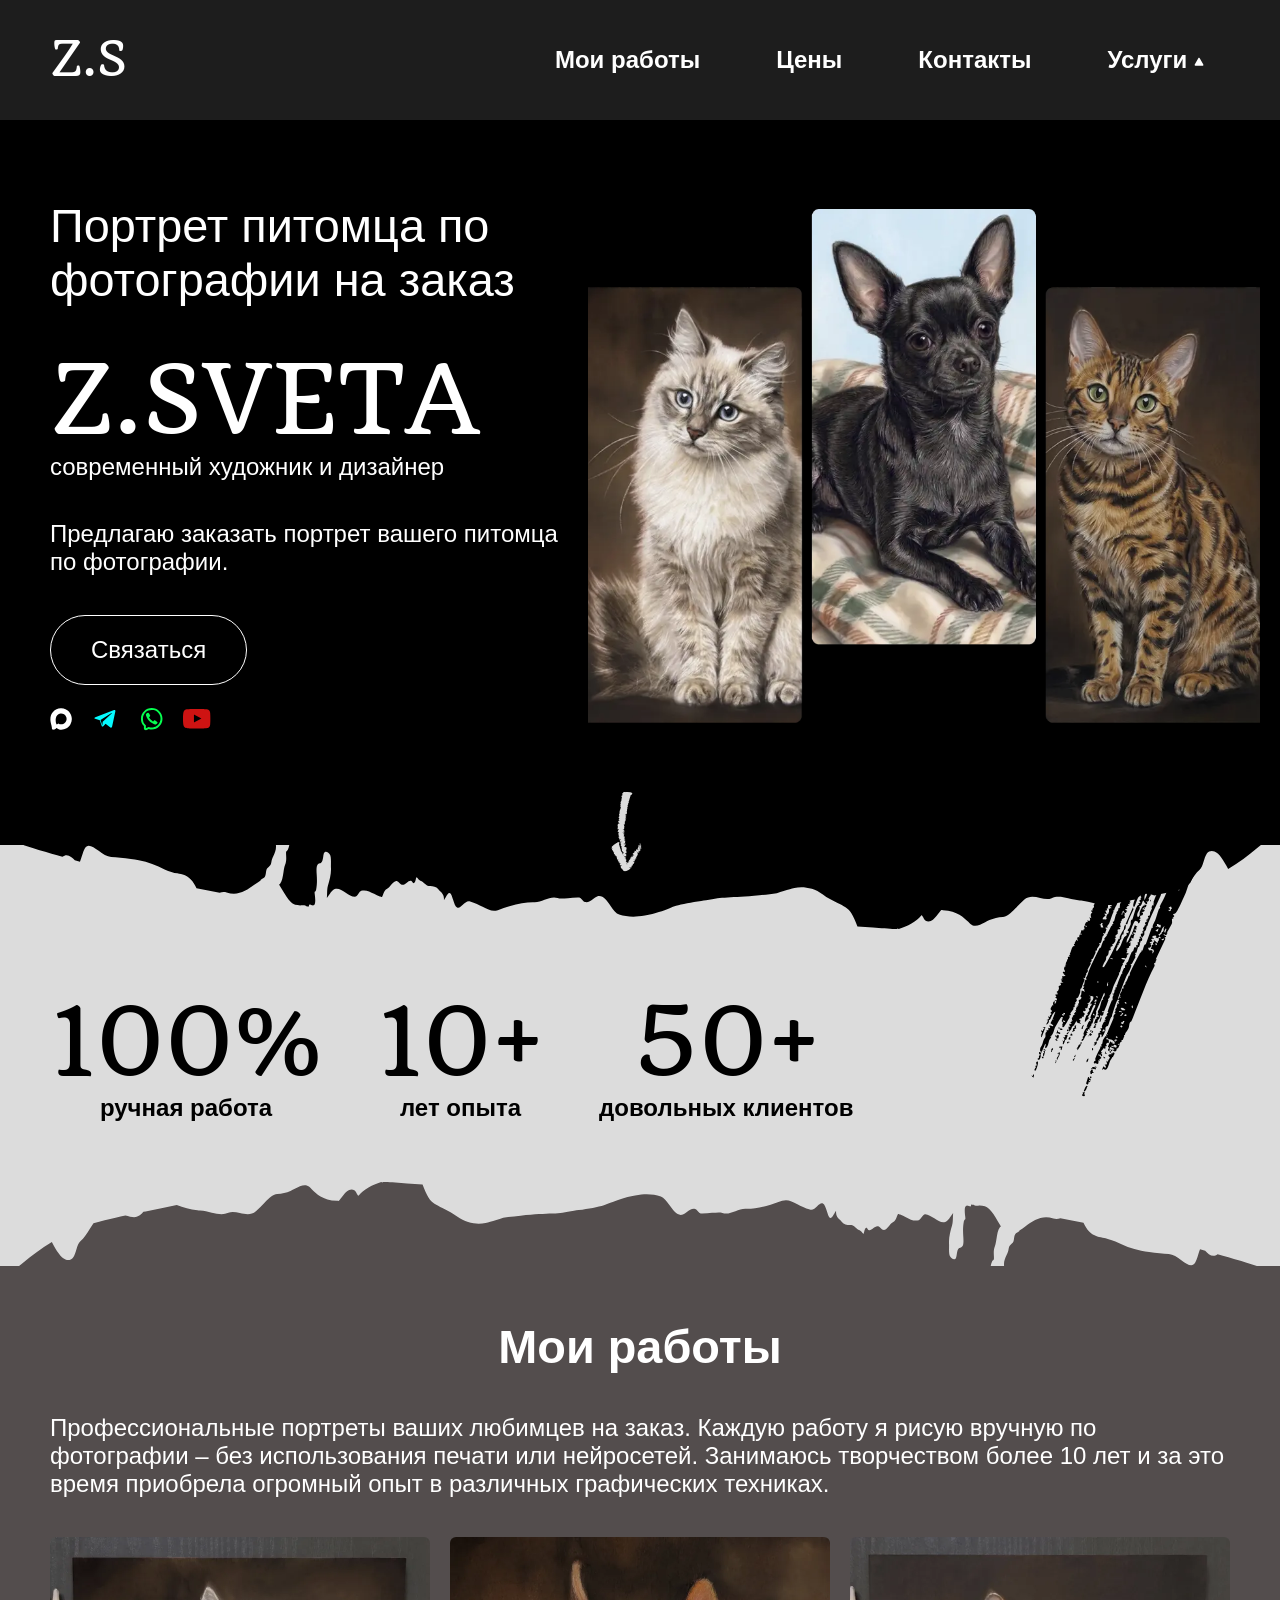
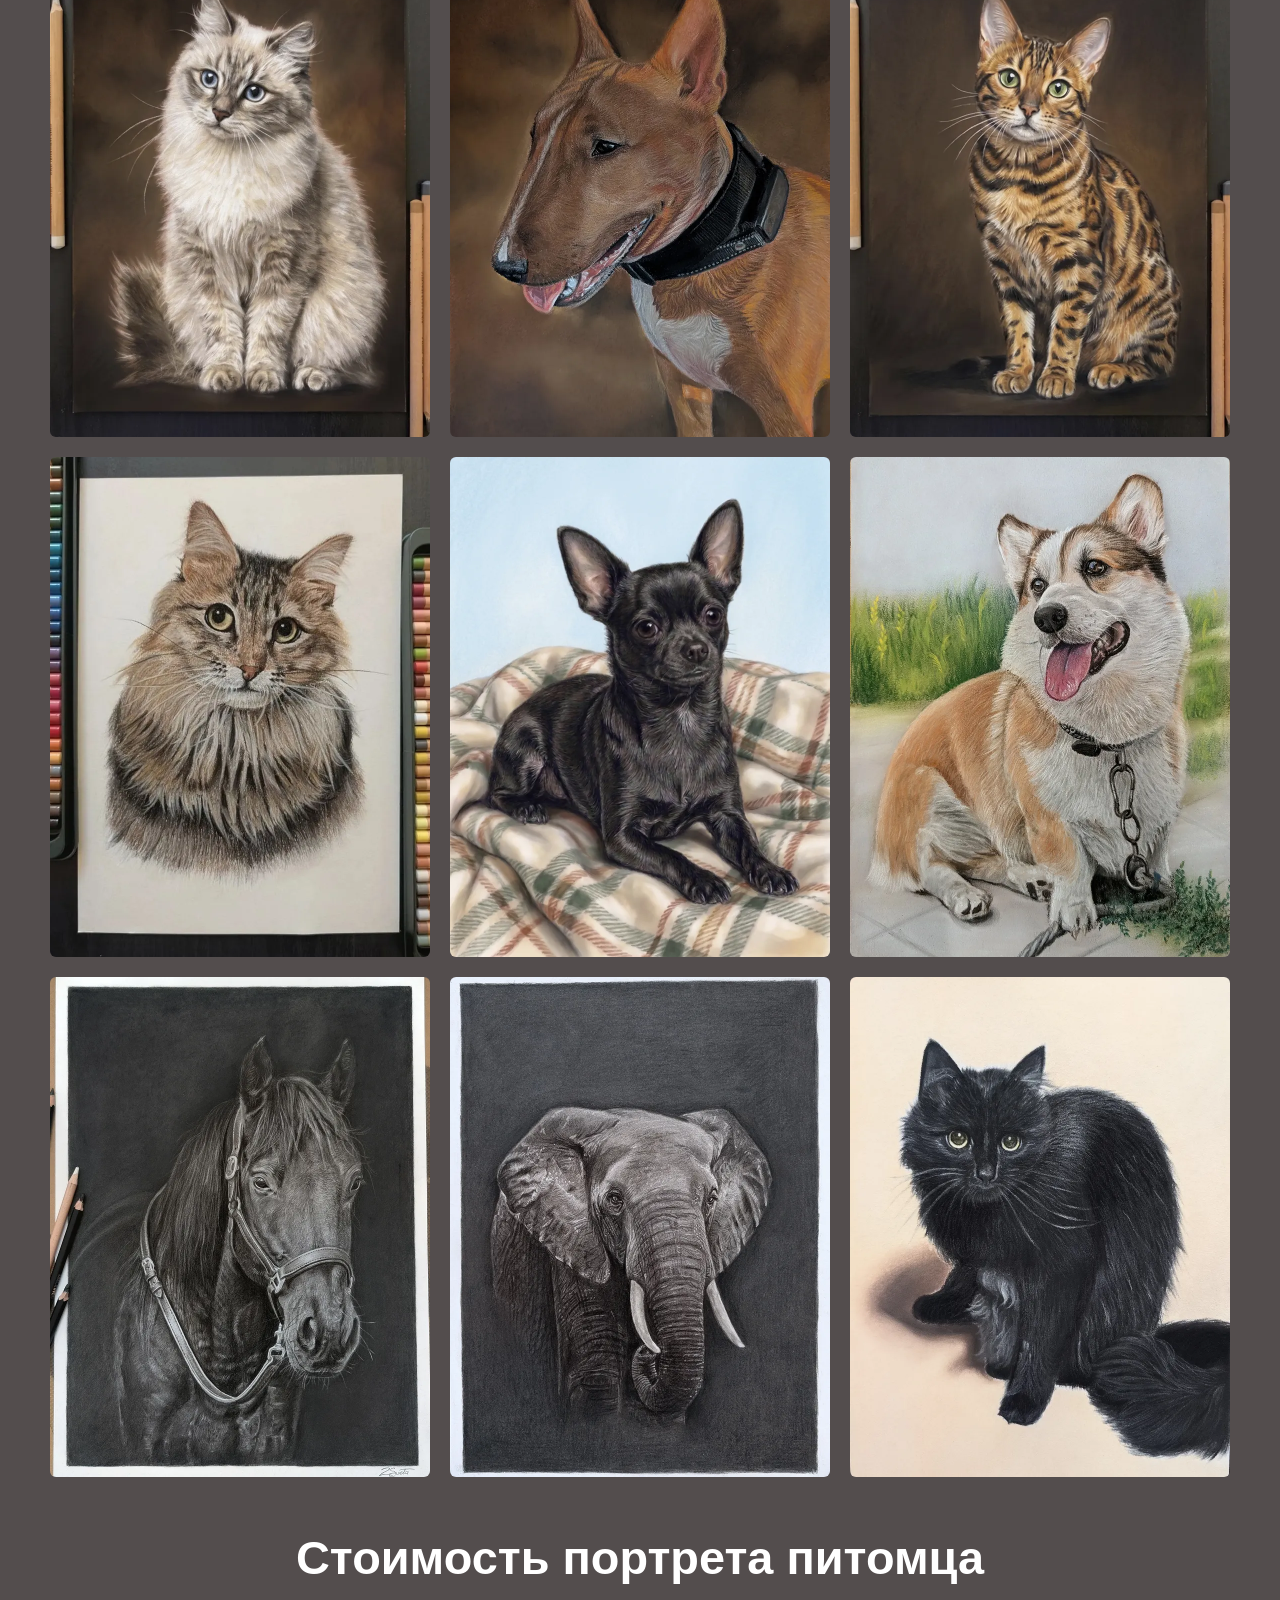
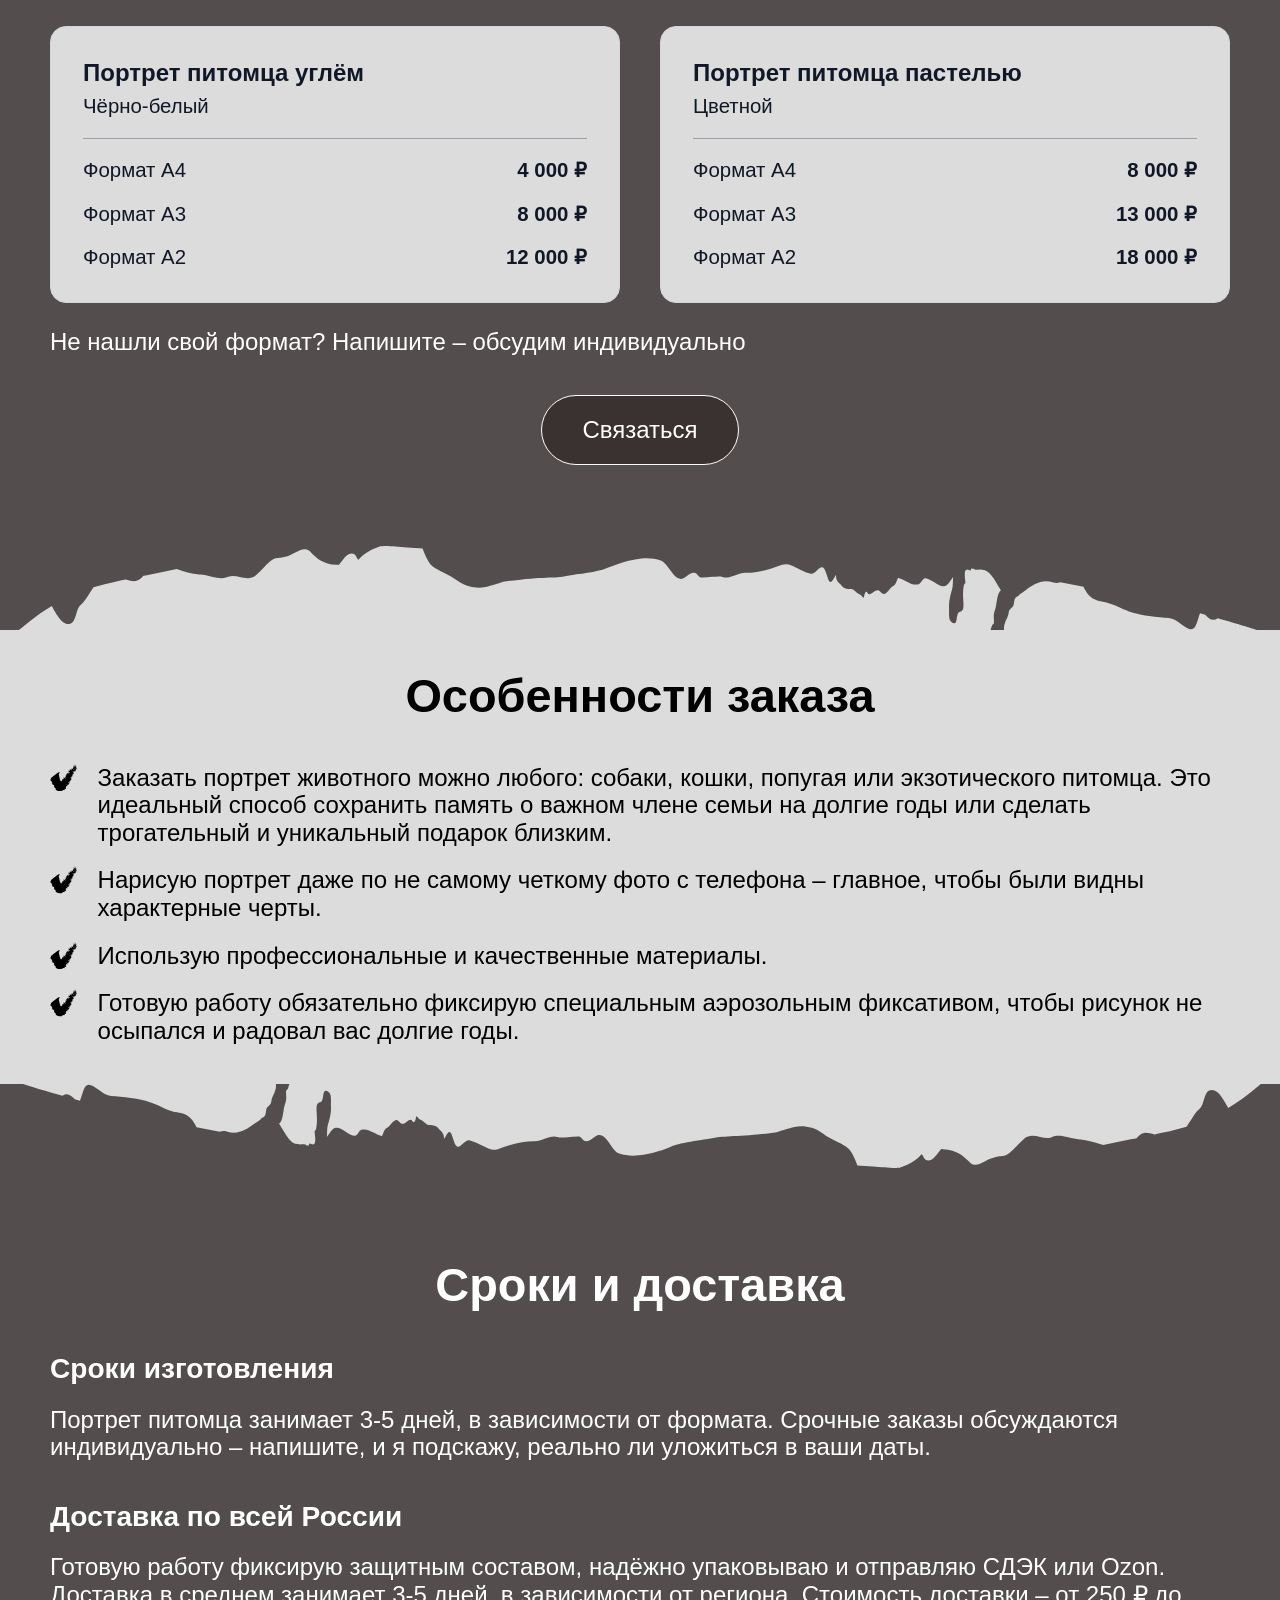
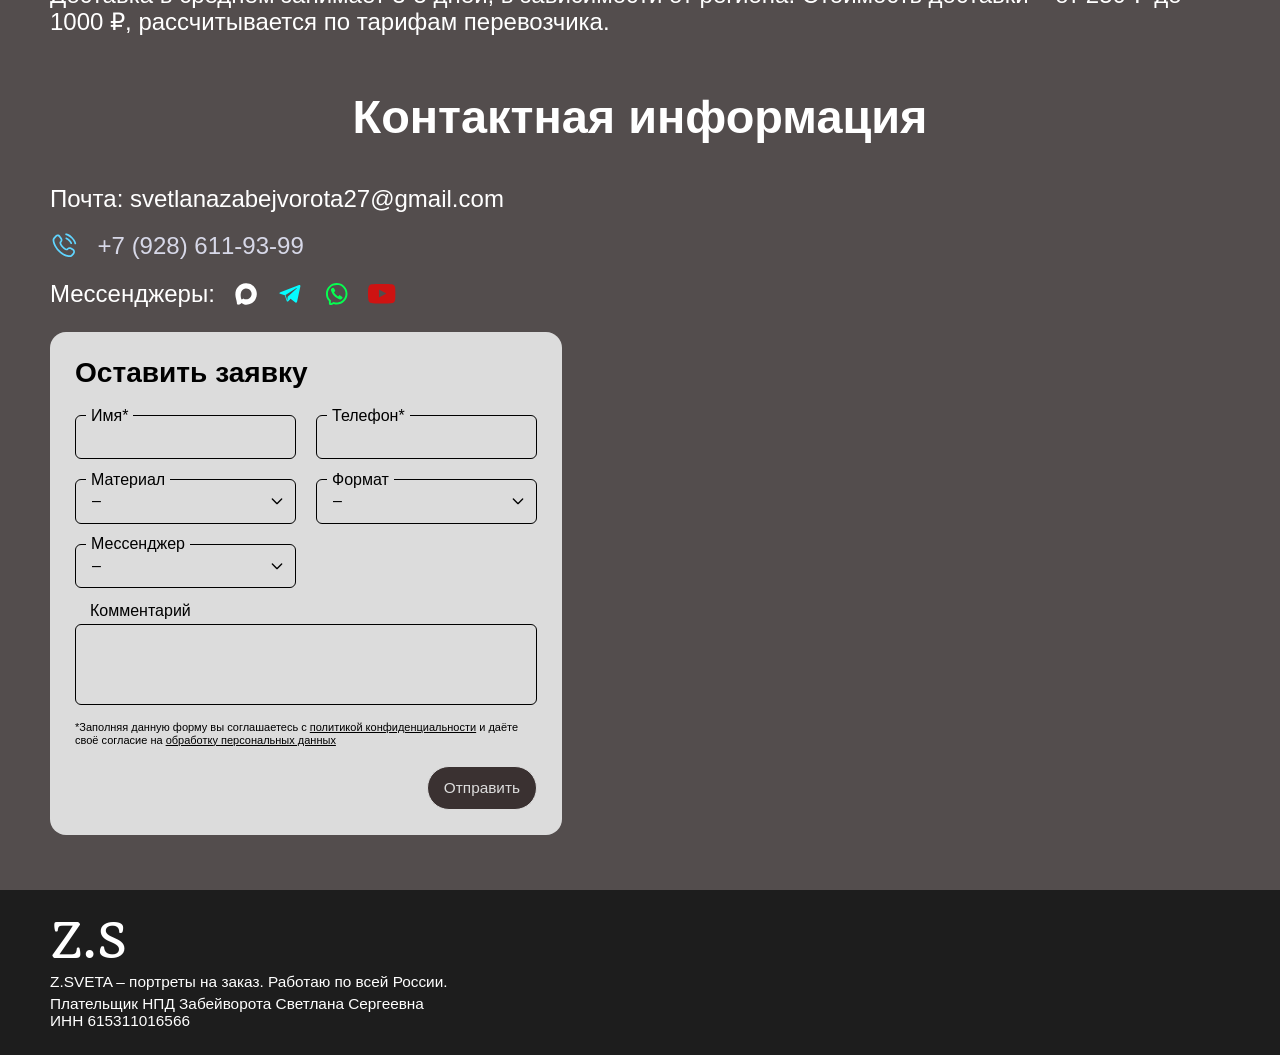
==== commit f3e75b13: "'init'" ====
--- a/portret-pitomca/index.html
+++ b/portret-pitomca/index.html
@@ -1 +1 @@
-<!DOCTYPE html><html lang=ru><head><meta charset=utf-8><meta content="width=device-width" name=viewport><meta content="only light" name=color-scheme><link href=/favicon.ico rel=icon sizes=any><link href=/favicon.png rel=icon sizes=120x120 type=image/png><title>Портрет питомца на заказ по фото | Художник Z.SVETA</title><meta content="Закажите портрет питомца по фотографии: собаки, кошки, любимого животного. Ручная работа художника Z.SVETA, опыт 10+ лет, форматы А4–А2, цена от 4 000 ₽, доставка по всей России." name=description><link href=https://zsvetaart.ru/portret-pitomca/ rel=canonical><link href=/_astro/hero-animals.Ci69ZvGA_Z1QKp4x.webp rel=preload as=image><link href=/_astro/Header.mwg6eran.css rel=stylesheet></head><body><header class="Zub Zvb ZT Zsb Ztb"><div class=ZZ><div class="Zi ZMa ZOa Zk Zya"><div class=Zwb><a href=/ class="Zp Zt">Z.S</a></div><div class="Zv Zxb"><button class="Zpb Zeb Zyb" aria-controls=aria-nav aria-expanded=false id=hamburger><span class=Zqb>Открыть меню</span> <svg class=Zzb viewBox="0 0 100 80"><line stroke=currentColor stroke-linecap=round stroke-width=8 x1=20 x2=80 y1=20 y2=20 class="ZAb ZBb ZCa"></line><line stroke=currentColor stroke-linecap=round stroke-width=8 x1=20 x2=80 y1=40 y2=40></line><line stroke=currentColor stroke-linecap=round stroke-width=8 x1=20 x2=80 y1=60 y2=60 class="ZAb ZBb ZCa"></line></svg></button><nav class="Zi Zk ZCb Zc" id=aria-nav><ul class="Zi ZMa Zk ZDb"><li><a href=#my-work class="ZE ZD ZH ZEb ZFb ZGb Zja">Мои работы</a></li><li><a href=#price class="ZE ZD ZH ZEb ZFb ZGb Zja">Цены</a></li><li><a href=#contacts class="ZE ZD ZH ZEb ZFb ZGb Zja">Контакты</a></li><li><button class="ZE ZD ZH ZEb ZFb ZGb Zja ZHb Zeb" aria-controls=submenu aria-expanded=false onclick="this.ariaExpanded=&#34;false&#34;===this.ariaExpanded,submenu.hidden=!submenu.hidden">Услуги <svg aria-hidden=true height=10 width=10 viewBox="0 0 512 512" xmlns=http://www.w3.org/2000/svg><path d="M278.313 48.296a42.67 42.67 0 0 1 15.876 15.876l182.478 319.336c11.691 20.46 4.583 46.523-15.876 58.214a42.67 42.67 0 0 1-21.169 5.621H74.667C51.103 447.343 32 428.241 32 404.677a42.67 42.67 0 0 1 5.622-21.169L220.099 64.172c11.691-20.46 37.755-27.567 58.214-15.876" fill=currentColor fill-rule=evenodd></path></svg></button> <span class=Zja>Услуги</span><ul hidden id=submenu><li><a href=/ >Главная</a></li><li><a href=/portret-pitomca/ >Портрет питомца</a></li></ul></li></ul></nav></div></div></div></header><main><section class=Za><div class=Zb><div class="Ze Zc Zd"><div class="Zi Zj Zf Zg Zh Zk Zl Zm Zn"><div class=Zo><h1 class="Zp Zq Zr Zs">Портрет питомца по фотографии на заказ</h1><p class=Zq><span class="Zt Zu">Z.SVETA</span><br>современный художник и дизайнер</p><p class=Zq>Предлагаю заказать портрет вашего питомца по фотографии.</p><div class="Zi Zv Zw"><svg aria-hidden=true class="Zy ZA ZB ZC Zx Zz"><use href=/icons.svg#arrow></use></svg> <a href=#contacts class="ZE ZD ZH ZG ZF">Связаться</a></div><div class="Zi ZI Zk"><a href=https://max.ru/u/f9LHodD0cOLGi-N418dSYtixaGxYnLXbvNcZDrYfZaHuGHUZ616_oOPVWuE class="Z_a Zpb" title=Max><span class=Zqb>Написать в Max</span> <svg aria-hidden=true class=Zrb height=0.8lh width=0.8lh><use href=/icons.svg#max></use></svg> </a><a href=https://t.me/svetazabey class="Z_a Zpb" title=Telegram><span class=Zqb>Написать в Telegram</span> <svg aria-hidden=true class=Zrb><use href=/icons.svg#telegram></use></svg> </a><a href=https://wa.me/79286119399 class="Z_a Zpb" title=WhatsApp><span class=Zqb>Написать в WhatsApp</span> <svg aria-hidden=true class=Zrb height=0.85lh width=0.85lh><use href=/icons.svg#whatsapp></use></svg> </a><a href=https://www.youtube.com/@ZSvetaArt class="Z_a Zpb" title=YouTube><span class=Zqb>YouTube канал</span> <svg aria-hidden=true class=Zrb><use href=/icons.svg#youtube></use></svg></a></div></div><div class="ZN ZJ ZK ZL ZM ZO ZP ZQ ZR" style="background-image:url('/_astro/hero-animals.Ci69ZvGA_Z1QKp4x.webp')"></div></div></div></div><div class=Zv><div class="Zv ZS"><div class="Zi ZRa ZIb"><svg aria-hidden=true class="Zy ZJb ZN ZU Zd ZT ZV ZW" height=211 width=1440 fill=none preserveAspectRatio=none viewBox="0 0 1440 211" xmlns=http://www.w3.org/2000/svg><path d="M609.778 1.32497C646.717 -1.62511 682.731 15.7598 720.034 14.6482C743.677 13.976 766.911 8.60989 792.555 4.25969C817.366 -0.0812607 849.169 -1.93077 872.978 2.71338C878.805 3.79532 883.43 4.74345 887.536 5.54219C917.635 10.0876 938.706 16.0208 963.019 22.893C980.224 28.0974 997.168 33.371 1014.75 39.0156C1027.89 43.3727 1037.78 46.0297 1060.38 54.6605C1055.91 54.3585 1060.13 56.4573 1066.57 58.266C1073.2 60.2508 1082.82 62.5472 1094.72 66.9483C1095.66 69.8003 1109.77 73.8561 1123.44 77.2472C1127.68 78.5396 1131.78 79.6849 1135.83 80.6732C1152.56 85.8572 1179.41 84.0445 1212.18 86.9269C1235.18 89.2862 1254.05 93.29 1273.75 96.9889C1285.46 99.2523 1297.21 101.581 1308.17 103.613C1327.36 106.891 1341.96 109.643 1361.15 107.446C1362.19 107.347 1363.26 107.242 1364.34 107.131C1375.63 106.429 1387.33 103.689 1400.5 100.552C1404.99 99.5428 1409.66 98.4662 1415.06 97.97L1414.25 98.2126C1416.81 97.9845 1421.22 96.8541 1425.31 96.8748C1428.84 96.8563 1431.8 97.3299 1434.7 97.821C1436.2 98.0853 1437.59 99.2646 1438.61 101.14C1439.62 103.019 1440.19 105.426 1440.19 107.914C1440.19 110.403 1439.61 112.815 1438.62 114.69C1437.63 116.56 1436.33 117.73 1435.06 118.033C1432.63 118.604 1430.34 119.287 1429.27 120.023C1427.94 120.888 1427.45 121.78 1423.27 123.982C1422.95 124.047 1422.03 124.417 1421.7 124.453C1419.72 125.809 1416.61 127.954 1413.33 130.335C1404.53 136.696 1393.89 144.352 1381.68 150.642C1379.1 146.173 1376.61 142.302 1374.07 139.289C1371.63 136.165 1369.09 133.981 1366.31 133.009C1363.51 132.032 1359.97 132.309 1357.91 134.81C1356.07 137.06 1355.01 140.438 1353.9 143.658C1352.74 147.022 1351.5 150.221 1349.32 151.655C1345.66 154.078 1342.46 158.923 1338.88 163.922C1337.56 165.742 1336.2 167.583 1334.81 169.324C1326.24 171.56 1318.07 173.334 1310 174.949C1306.2 175.697 1302.53 176.395 1298.9 177.075C1294.47 176.025 1290.49 175.154 1287.11 175.576C1284.1 175.953 1281.35 178.107 1278.62 180.785C1276.91 181.095 1275.19 181.404 1273.49 181.713C1262.5 183.698 1251.65 185.641 1241.16 187.699C1233.91 185.348 1226.08 183.073 1217.92 182.23C1216.88 182.134 1215.85 182.06 1214.78 182.012C1210.48 181.822 1206.11 180.772 1201.72 179.866C1195.24 178.524 1188.72 177.496 1183.08 179.783C1179.32 181.311 1174.8 180.491 1170.17 179.614C1163.93 178.443 1157.62 177.128 1152.11 181.404C1148.61 184.098 1145.31 187.235 1142.13 190.09C1137.1 194.633 1132.36 198.455 1128.21 198.592C1122.76 198.769 1117.81 200.138 1113.18 201.717C1111.51 202.425 1109.9 203.188 1108.32 203.915C1102.05 206.821 1096.38 209.181 1091.73 205.551C1091.02 205.001 1090.23 204.284 1089.31 203.461C1084.31 198.985 1077.36 192.623 1060.86 191.736C1060.24 191.692 1059.61 191.663 1058.97 191.649C1057.73 192.728 1055.87 195.084 1053.78 197.407C1050.35 201.17 1046.29 204.845 1040.95 202.137C1040.16 201.731 1039.41 200.423 1038.71 199.221C1037.81 197.692 1036.98 196.342 1036.17 197.259C1033.82 199.942 1030.11 202.73 1024.92 205.328C1021.11 207.236 1016.43 209.011 1011.12 210.484C1010.67 210.367 1010.22 210.245 1009.76 210.119C1009.02 211.433 993.661 209.812 982.087 209.195C976.32 208.809 970.494 208.409 964.604 207.98C962.462 202.91 960.233 198.286 957.618 194.613C954.202 189.813 948.977 187.556 942.268 184.638C939.492 183.43 936.486 182.112 933.143 180.435C930.832 179.187 928.362 177.744 925.747 176.005C914.635 168.623 901.812 167.823 893.724 169.572C892.001 169.938 890.292 170.353 888.48 170.82C884.311 171.934 879.191 173.207 873.895 174.851C868.111 175.665 861.355 176.307 854.387 176.915C837.463 178.411 827.76 178.655 818.532 178.988C814.003 179.165 810.143 179.373 807.149 179.875C803.412 180.502 798.996 181.112 794.319 181.763C792.579 182.003 790.727 182.248 788.892 182.497C778.173 183.943 766.958 185.535 760.576 187.421C758.29 188.094 755.926 188.915 753.353 189.795C746.222 192.233 737.56 195.188 725.465 197.115C712.822 199.136 704.849 198.266 696.543 196.096C693.192 195.213 690.07 191.414 686.947 187.485C682.405 181.914 677.778 176.096 671.743 178.051C670.344 178.507 668.852 179.479 667.274 180.498C664.369 182.372 661.373 184.398 658.054 183.643C656.885 183.381 655.904 182.352 654.907 181.345C653.815 180.236 652.739 179.153 651.546 179.125C647.008 179.023 642.85 179.404 638.932 179.751C634.042 180.193 629.846 180.562 627.248 179.71C622.696 178.187 617.593 179.801 612.623 181.437C608.74 182.688 604.874 183.957 601.075 183.841C593.26 183.606 583.67 185.149 573.076 187.886C568.897 188.994 564.486 190.3 560.062 191.761C554.375 193.672 549.246 191.378 542.942 188.424C538.974 186.587 534.421 184.49 528.871 183.006C525.716 182.165 523.036 184.383 520.656 186.429C518.444 188.315 516.383 190.058 514.197 189.152C512.266 188.35 510.969 184.757 509.736 181.345C508.352 177.547 507.104 173.975 505.118 174.723C504.064 175.121 502.812 176.962 501.317 179.149C500.726 180.014 500.094 180.93 499.424 181.837C499.442 181.102 499.436 180.445 499.425 179.948C499.347 176.435 497.254 174.632 495.19 172.866C494.372 172.16 493.567 171.463 492.895 170.663C490.429 167.716 485.855 167.331 482.347 167.549C480.855 167.64 479.515 166.581 477.927 165.344C476.521 164.246 474.934 163.007 472.924 162.311C471.777 161.914 470.88 160.915 470.137 160.081C469.6 159.477 469.142 158.962 468.725 158.833C468.364 158.722 468.097 159.735 467.797 160.876C467.58 161.698 467.345 162.588 467.045 163.172C466.334 164.568 465.392 165.005 464.714 164.576C464.401 164.378 464.148 163.992 463.897 163.607C463.605 163.159 463.314 162.708 462.924 162.556C461.131 161.861 459.425 163.048 457.65 164.28C455.703 165.635 453.644 167.042 451.341 166.075C450.614 165.771 449.831 165.053 449.071 164.357C448.277 163.628 447.505 162.925 446.857 162.747C444.226 162.026 441.817 164.591 439.597 166.95C438.117 168.519 436.741 169.995 435.43 170.354C433.031 171.012 431.798 174.055 430.889 176.301C430.418 177.466 430.033 178.422 429.615 178.717C429.224 178.642 428.828 178.55 428.439 178.45C428.08 178.236 427.708 178.014 427.366 178.095C427.34 178.101 427.315 178.114 427.289 178.121C425.106 177.436 422.965 176.443 420.838 175.454C416.061 173.23 411.315 171.029 406.406 172.428C405.346 172.729 404.287 173.997 403.208 175.285C401.887 176.863 400.534 178.477 399.121 178.392C395.751 178.189 392.317 176.205 388.934 174.249C383.846 171.308 378.873 168.435 374.421 171.788C372.952 172.895 371.534 174.718 370.113 176.555C369.32 177.578 368.524 178.611 367.719 179.515C367.86 177.862 367.922 176.312 367.98 174.866C368.1 171.887 368.203 169.336 368.95 167.157C370.717 162.006 372.695 154.924 372.357 149.794C372.266 148.402 372.286 146.849 372.311 145.286C372.375 141.363 372.438 137.356 370.667 135.581C369.472 134.384 366.417 131.642 364.561 134.679C364.157 135.34 363.929 136.64 363.675 138.084C363.219 140.68 362.675 143.753 360.876 144.502C360.574 144.628 360.244 144.742 359.903 144.85C358.543 145.279 357.022 145.753 356.49 147.842C355.879 150.249 356.073 152.989 356.3 156.182C356.596 160.342 356.947 165.283 355.645 171.271C355.387 172.455 354.859 172.87 354.46 173.184C354.178 173.405 353.964 173.582 353.949 173.937C353.932 174.345 354.04 175.191 354.177 176.261C354.661 180.035 355.501 186.631 352.539 186.969C351.737 187.06 350.807 186.763 349.976 186.495C348.75 186.1 347.733 185.774 347.619 186.858C347.576 187.269 347.549 187.715 347.528 188.176C346.557 188.065 345.586 187.954 344.616 187.843C343.35 186.578 341.611 186.722 339.444 186.907C338.918 186.952 338.364 186.995 337.788 187.024C335.867 186.794 333.947 186.566 332.032 186.33C330.506 185.813 328.879 184.953 327.154 183.571C323.709 180.803 320.637 176.188 317.653 171.673C316.396 169.771 315.151 167.883 313.894 166.162C314.367 165.939 314.793 165.678 315.118 165.323C317.343 162.894 318.169 158.181 318.927 153.844C319.431 150.958 319.907 148.238 320.748 146.472C322.287 143.238 322.056 139.494 321.886 136.725C321.798 135.289 321.729 134.113 321.929 133.41C322.09 132.846 322.483 132.575 322.883 132.295C323.232 132.05 323.594 131.794 323.819 131.338C326.558 125.799 325.642 122.631 324.311 118.02C323.578 115.477 322.72 112.493 322.276 108.431C321.88 104.128 321.961 102.866 323.417 101.121C322.22 99.015 321.012 96.9092 319.805 94.8032C319.35 94.9502 319.028 96.2872 318.582 98.5069C317.786 102.471 314.98 103.967 312.796 105.136C311.784 105.677 310.904 106.15 310.414 106.765C307.81 110.034 308.668 114.502 309.424 118.434C309.84 120.599 310.224 122.602 309.983 124.152C309.88 124.815 310.057 125.468 310.235 126.134C310.372 126.649 310.514 127.172 310.529 127.713C310.635 131.64 309.122 134.586 307.696 137.321C306.88 138.887 306.103 140.389 305.687 141.965C305.56 142.445 305.461 142.934 305.369 143.409C305.234 144.102 305.103 144.763 304.888 145.331C304.399 146.625 303.36 147.511 302.223 148.476C301.64 148.971 301.032 149.487 300.459 150.093C299.717 150.877 299.473 152.436 299.216 154.064C299.034 155.215 298.843 156.4 298.47 157.381C297.794 159.154 296.378 159.815 295.067 160.429C294.495 160.696 293.932 160.962 293.464 161.299C293.273 161.437 293.186 161.705 293.172 162.072C291 163.342 288.934 164.636 286.929 165.903C276.905 172.253 268.123 177.758 254.942 174.107C252.449 173.417 249.74 173.61 247.058 174.242C238.449 172.846 229.788 171.397 221.062 169.905C219.293 166.392 217.184 163.452 214.68 161.158C209.873 156.853 205.221 155.989 199.481 154.971C195.258 154.217 190.698 153.372 185.185 150.989C176.137 146.982 166.59 143.613 156.126 141.925C153.182 141.464 150.179 141.038 147.234 140.654C139.147 139.648 131.29 138.935 125.057 138.651C120.468 138.436 115.458 135.312 111.012 132.398C104.51 128.302 98.8 124.619 95.3814 130.024C94.2458 131.751 93.1684 134.746 92.1305 137.655C91.3913 139.727 90.668 141.75 89.9631 143.257C88.0849 142.797 86.0364 142.342 84.1457 141.875C80.7482 138.293 75.3197 134.452 70.2322 138.449C68.1886 137.952 66.1933 137.455 64.3067 136.95C60.0096 135.891 56.006 134.81 51.7825 133.708C50.4388 133.344 49.0769 132.977 47.6794 132.607C47.6663 132.603 47.6532 132.599 47.6402 132.595C44.9175 131.85 42.1289 131.094 39.3402 130.324C38.1687 129.995 37.0162 129.666 35.8151 129.334C32.8889 128.494 29.7855 127.635 26.8748 126.757C25.2793 126.289 23.7228 125.821 22.1386 125.341C19.552 124.561 17.0176 123.765 14.4255 122.947C10.2857 121.628 6.18347 120.25 2.13369 118.848C1.4756 118.617 0.862504 117.981 0.445307 117.047C0.0276103 116.112 -0.1687 114.961 -0.0957952 113.791C-0.0225826 112.62 0.316526 111.499 0.846964 110.626C1.37616 109.756 2.05947 109.214 2.73674 109.07C6.91038 108.203 11.0623 107.329 15.1984 106.417C17.7865 105.856 20.3045 105.27 22.8656 104.687C24.4364 104.327 25.9727 103.968 27.5508 103.603C30.4268 102.913 33.494 102.213 36.3792 101.508C37.5647 101.231 38.6988 100.951 39.8551 100.669C42.6103 100.011 45.3655 99.3504 48.059 98.6855C48.0756 98.6816 48.0922 98.6777 48.1088 98.6738C49.479 98.3471 50.8083 98.0178 52.1256 97.6898C56.2892 96.6921 60.2386 95.6898 64.4789 94.6913C66.555 94.1517 68.8698 93.6223 71.0609 93.0844C72.2719 92.7849 73.504 92.4832 74.7364 92.1842C75.4101 92.025 76.1053 91.8671 76.7521 91.7081C92.2484 87.9491 107.646 84.2404 123.082 80.6403C130.952 78.8284 138.539 77.0446 146.465 75.2836C154.028 73.5456 161.803 71.8309 169.482 70.1444C184.955 66.7514 200.418 63.4736 215.9 60.3055C314.096 40.1645 412.735 22.9544 511.407 11.1536C525.486 9.4586 539.85 7.8836 553.986 6.43072C558.805 5.93442 563.748 5.4483 568.474 4.98144C577.877 4.07431 586.994 3.22565 596.451 2.42407C600.755 2.04839 605.236 1.68327 609.778 1.32497Z" fill=currentColor></path></svg></div><div class="ZY ZW ZX"><div class="Zv ZZ"><svg aria-hidden=true class="Zy ZT Z_ hidden Zaa Zba Zca Zda Zea Zfa"><use href=/icons.svg#stroke></use></svg><ul class="Zi Zj Zga Zha"><li class="Zi Zj Zia Zja"><span class="Zt Zu Zr">100%</span> ручная работа</li><li class="Zi Zj Zia Zja"><span class="Zt Zu Zr">10+</span>лет опыта</li><li class="Zi Zj Zia Zja"><span class="Zt Zu Zr">50+</span>довольных клиентов</li></ul></div></div><div class="Zi ZRa ZIb"><svg aria-hidden=true class="Zy ZJb ZN ZU Zd Zla Zka Zma Zna" height=211 width=1440 fill=none preserveAspectRatio=none viewBox="0 0 1440 211" xmlns=http://www.w3.org/2000/svg><path d="M609.778 1.32497C646.717 -1.62511 682.731 15.7598 720.034 14.6482C743.677 13.976 766.911 8.60989 792.555 4.25969C817.366 -0.0812607 849.169 -1.93077 872.978 2.71338C878.805 3.79532 883.43 4.74345 887.536 5.54219C917.635 10.0876 938.706 16.0208 963.019 22.893C980.224 28.0974 997.168 33.371 1014.75 39.0156C1027.89 43.3727 1037.78 46.0297 1060.38 54.6605C1055.91 54.3585 1060.13 56.4573 1066.57 58.266C1073.2 60.2508 1082.82 62.5472 1094.72 66.9483C1095.66 69.8003 1109.77 73.8561 1123.44 77.2472C1127.68 78.5396 1131.78 79.6849 1135.83 80.6732C1152.56 85.8572 1179.41 84.0445 1212.18 86.9269C1235.18 89.2862 1254.05 93.29 1273.75 96.9889C1285.46 99.2523 1297.21 101.581 1308.17 103.613C1327.36 106.891 1341.96 109.643 1361.15 107.446C1362.19 107.347 1363.26 107.242 1364.34 107.131C1375.63 106.429 1387.33 103.689 1400.5 100.552C1404.99 99.5428 1409.66 98.4662 1415.06 97.97L1414.25 98.2126C1416.81 97.9845 1421.22 96.8541 1425.31 96.8748C1428.84 96.8563 1431.8 97.3299 1434.7 97.821C1436.2 98.0853 1437.59 99.2646 1438.61 101.14C1439.62 103.019 1440.19 105.426 1440.19 107.914C1440.19 110.403 1439.61 112.815 1438.62 114.69C1437.63 116.56 1436.33 117.73 1435.06 118.033C1432.63 118.604 1430.34 119.287 1429.27 120.023C1427.94 120.888 1427.45 121.78 1423.27 123.982C1422.95 124.047 1422.03 124.417 1421.7 124.453C1419.72 125.809 1416.61 127.954 1413.33 130.335C1404.53 136.696 1393.89 144.352 1381.68 150.642C1379.1 146.173 1376.61 142.302 1374.07 139.289C1371.63 136.165 1369.09 133.981 1366.31 133.009C1363.51 132.032 1359.97 132.309 1357.91 134.81C1356.07 137.06 1355.01 140.438 1353.9 143.658C1352.74 147.022 1351.5 150.221 1349.32 151.655C1345.66 154.078 1342.46 158.923 1338.88 163.922C1337.56 165.742 1336.2 167.583 1334.81 169.324C1326.24 171.56 1318.07 173.334 1310 174.949C1306.2 175.697 1302.53 176.395 1298.9 177.075C1294.47 176.025 1290.49 175.154 1287.11 175.576C1284.1 175.953 1281.35 178.107 1278.62 180.785C1276.91 181.095 1275.19 181.404 1273.49 181.713C1262.5 183.698 1251.65 185.641 1241.16 187.699C1233.91 185.348 1226.08 183.073 1217.92 182.23C1216.88 182.134 1215.85 182.06 1214.78 182.012C1210.48 181.822 1206.11 180.772 1201.72 179.866C1195.24 178.524 1188.72 177.496 1183.08 179.783C1179.32 181.311 1174.8 180.491 1170.17 179.614C1163.93 178.443 1157.62 177.128 1152.11 181.404C1148.61 184.098 1145.31 187.235 1142.13 190.09C1137.1 194.633 1132.36 198.455 1128.21 198.592C1122.76 198.769 1117.81 200.138 1113.18 201.717C1111.51 202.425 1109.9 203.188 1108.32 203.915C1102.05 206.821 1096.38 209.181 1091.73 205.551C1091.02 205.001 1090.23 204.284 1089.31 203.461C1084.31 198.985 1077.36 192.623 1060.86 191.736C1060.24 191.692 1059.61 191.663 1058.97 191.649C1057.73 192.728 1055.87 195.084 1053.78 197.407C1050.35 201.17 1046.29 204.845 1040.95 202.137C1040.16 201.731 1039.41 200.423 1038.71 199.221C1037.81 197.692 1036.98 196.342 1036.17 197.259C1033.82 199.942 1030.11 202.73 1024.92 205.328C1021.11 207.236 1016.43 209.011 1011.12 210.484C1010.67 210.367 1010.22 210.245 1009.76 210.119C1009.02 211.433 993.661 209.812 982.087 209.195C976.32 208.809 970.494 208.409 964.604 207.98C962.462 202.91 960.233 198.286 957.618 194.613C954.202 189.813 948.977 187.556 942.268 184.638C939.492 183.43 936.486 182.112 933.143 180.435C930.832 179.187 928.362 177.744 925.747 176.005C914.635 168.623 901.812 167.823 893.724 169.572C892.001 169.938 890.292 170.353 888.48 170.82C884.311 171.934 879.191 173.207 873.895 174.851C868.111 175.665 861.355 176.307 854.387 176.915C837.463 178.411 827.76 178.655 818.532 178.988C814.003 179.165 810.143 179.373 807.149 179.875C803.412 180.502 798.996 181.112 794.319 181.763C792.579 182.003 790.727 182.248 788.892 182.497C778.173 183.943 766.958 185.535 760.576 187.421C758.29 188.094 755.926 188.915 753.353 189.795C746.222 192.233 737.56 195.188 725.465 197.115C712.822 199.136 704.849 198.266 696.543 196.096C693.192 195.213 690.07 191.414 686.947 187.485C682.405 181.914 677.778 176.096 671.743 178.051C670.344 178.507 668.852 179.479 667.274 180.498C664.369 182.372 661.373 184.398 658.054 183.643C656.885 183.381 655.904 182.352 654.907 181.345C653.815 180.236 652.739 179.153 651.546 179.125C647.008 179.023 642.85 179.404 638.932 179.751C634.042 180.193 629.846 180.562 627.248 179.71C622.696 178.187 617.593 179.801 612.623 181.437C608.74 182.688 604.874 183.957 601.075 183.841C593.26 183.606 583.67 185.149 573.076 187.886C568.897 188.994 564.486 190.3 560.062 191.761C554.375 193.672 549.246 191.378 542.942 188.424C538.974 186.587 534.421 184.49 528.871 183.006C525.716 182.165 523.036 184.383 520.656 186.429C518.444 188.315 516.383 190.058 514.197 189.152C512.266 188.35 510.969 184.757 509.736 181.345C508.352 177.547 507.104 173.975 505.118 174.723C504.064 175.121 502.812 176.962 501.317 179.149C500.726 180.014 500.094 180.93 499.424 181.837C499.442 181.102 499.436 180.445 499.425 179.948C499.347 176.435 497.254 174.632 495.19 172.866C494.372 172.16 493.567 171.463 492.895 170.663C490.429 167.716 485.855 167.331 482.347 167.549C480.855 167.64 479.515 166.581 477.927 165.344C476.521 164.246 474.934 163.007 472.924 162.311C471.777 161.914 470.88 160.915 470.137 160.081C469.6 159.477 469.142 158.962 468.725 158.833C468.364 158.722 468.097 159.735 467.797 160.876C467.58 161.698 467.345 162.588 467.045 163.172C466.334 164.568 465.392 165.005 464.714 164.576C464.401 164.378 464.148 163.992 463.897 163.607C463.605 163.159 463.314 162.708 462.924 162.556C461.131 161.861 459.425 163.048 457.65 164.28C455.703 165.635 453.644 167.042 451.341 166.075C450.614 165.771 449.831 165.053 449.071 164.357C448.277 163.628 447.505 162.925 446.857 162.747C444.226 162.026 441.817 164.591 439.597 166.95C438.117 168.519 436.741 169.995 435.43 170.354C433.031 171.012 431.798 174.055 430.889 176.301C430.418 177.466 430.033 178.422 429.615 178.717C429.224 178.642 428.828 178.55 428.439 178.45C428.08 178.236 427.708 178.014 427.366 178.095C427.34 178.101 427.315 178.114 427.289 178.121C425.106 177.436 422.965 176.443 420.838 175.454C416.061 173.23 411.315 171.029 406.406 172.428C405.346 172.729 404.287 173.997 403.208 175.285C401.887 176.863 400.534 178.477 399.121 178.392C395.751 178.189 392.317 176.205 388.934 174.249C383.846 171.308 378.873 168.435 374.421 171.788C372.952 172.895 371.534 174.718 370.113 176.555C369.32 177.578 368.524 178.611 367.719 179.515C367.86 177.862 367.922 176.312 367.98 174.866C368.1 171.887 368.203 169.336 368.95 167.157C370.717 162.006 372.695 154.924 372.357 149.794C372.266 148.402 372.286 146.849 372.311 145.286C372.375 141.363 372.438 137.356 370.667 135.581C369.472 134.384 366.417 131.642 364.561 134.679C364.157 135.34 363.929 136.64 363.675 138.084C363.219 140.68 362.675 143.753 360.876 144.502C360.574 144.628 360.244 144.742 359.903 144.85C358.543 145.279 357.022 145.753 356.49 147.842C355.879 150.249 356.073 152.989 356.3 156.182C356.596 160.342 356.947 165.283 355.645 171.271C355.387 172.455 354.859 172.87 354.46 173.184C354.178 173.405 353.964 173.582 353.949 173.937C353.932 174.345 354.04 175.191 354.177 176.261C354.661 180.035 355.501 186.631 352.539 186.969C351.737 187.06 350.807 186.763 349.976 186.495C348.75 186.1 347.733 185.774 347.619 186.858C347.576 187.269 347.549 187.715 347.528 188.176C346.557 188.065 345.586 187.954 344.616 187.843C343.35 186.578 341.611 186.722 339.444 186.907C338.918 186.952 338.364 186.995 337.788 187.024C335.867 186.794 333.947 186.566 332.032 186.33C330.506 185.813 328.879 184.953 327.154 183.571C323.709 180.803 320.637 176.188 317.653 171.673C316.396 169.771 315.151 167.883 313.894 166.162C314.367 165.939 314.793 165.678 315.118 165.323C317.343 162.894 318.169 158.181 318.927 153.844C319.431 150.958 319.907 148.238 320.748 146.472C322.287 143.238 322.056 139.494 321.886 136.725C321.798 135.289 321.729 134.113 321.929 133.41C322.09 132.846 322.483 132.575 322.883 132.295C323.232 132.05 323.594 131.794 323.819 131.338C326.558 125.799 325.642 122.631 324.311 118.02C323.578 115.477 322.72 112.493 322.276 108.431C321.88 104.128 321.961 102.866 323.417 101.121C322.22 99.015 321.012 96.9092 319.805 94.8032C319.35 94.9502 319.028 96.2872 318.582 98.5069C317.786 102.471 314.98 103.967 312.796 105.136C311.784 105.677 310.904 106.15 310.414 106.765C307.81 110.034 308.668 114.502 309.424 118.434C309.84 120.599 310.224 122.602 309.983 124.152C309.88 124.815 310.057 125.468 310.235 126.134C310.372 126.649 310.514 127.172 310.529 127.713C310.635 131.64 309.122 134.586 307.696 137.321C306.88 138.887 306.103 140.389 305.687 141.965C305.56 142.445 305.461 142.934 305.369 143.409C305.234 144.102 305.103 144.763 304.888 145.331C304.399 146.625 303.36 147.511 302.223 148.476C301.64 148.971 301.032 149.487 300.459 150.093C299.717 150.877 299.473 152.436 299.216 154.064C299.034 155.215 298.843 156.4 298.47 157.381C297.794 159.154 296.378 159.815 295.067 160.429C294.495 160.696 293.932 160.962 293.464 161.299C293.273 161.437 293.186 161.705 293.172 162.072C291 163.342 288.934 164.636 286.929 165.903C276.905 172.253 268.123 177.758 254.942 174.107C252.449 173.417 249.74 173.61 247.058 174.242C238.449 172.846 229.788 171.397 221.062 169.905C219.293 166.392 217.184 163.452 214.68 161.158C209.873 156.853 205.221 155.989 199.481 154.971C195.258 154.217 190.698 153.372 185.185 150.989C176.137 146.982 166.59 143.613 156.126 141.925C153.182 141.464 150.179 141.038 147.234 140.654C139.147 139.648 131.29 138.935 125.057 138.651C120.468 138.436 115.458 135.312 111.012 132.398C104.51 128.302 98.8 124.619 95.3814 130.024C94.2458 131.751 93.1684 134.746 92.1305 137.655C91.3913 139.727 90.668 141.75 89.9631 143.257C88.0849 142.797 86.0364 142.342 84.1457 141.875C80.7482 138.293 75.3197 134.452 70.2322 138.449C68.1886 137.952 66.1933 137.455 64.3067 136.95C60.0096 135.891 56.006 134.81 51.7825 133.708C50.4388 133.344 49.0769 132.977 47.6794 132.607C47.6663 132.603 47.6532 132.599 47.6402 132.595C44.9175 131.85 42.1289 131.094 39.3402 130.324C38.1687 129.995 37.0162 129.666 35.8151 129.334C32.8889 128.494 29.7855 127.635 26.8748 126.757C25.2793 126.289 23.7228 125.821 22.1386 125.341C19.552 124.561 17.0176 123.765 14.4255 122.947C10.2857 121.628 6.18347 120.25 2.13369 118.848C1.4756 118.617 0.862504 117.981 0.445307 117.047C0.0276103 116.112 -0.1687 114.961 -0.0957952 113.791C-0.0225826 112.62 0.316526 111.499 0.846964 110.626C1.37616 109.756 2.05947 109.214 2.73674 109.07C6.91038 108.203 11.0623 107.329 15.1984 106.417C17.7865 105.856 20.3045 105.27 22.8656 104.687C24.4364 104.327 25.9727 103.968 27.5508 103.603C30.4268 102.913 33.494 102.213 36.3792 101.508C37.5647 101.231 38.6988 100.951 39.8551 100.669C42.6103 100.011 45.3655 99.3504 48.059 98.6855C48.0756 98.6816 48.0922 98.6777 48.1088 98.6738C49.479 98.3471 50.8083 98.0178 52.1256 97.6898C56.2892 96.6921 60.2386 95.6898 64.4789 94.6913C66.555 94.1517 68.8698 93.6223 71.0609 93.0844C72.2719 92.7849 73.504 92.4832 74.7364 92.1842C75.4101 92.025 76.1053 91.8671 76.7521 91.7081C92.2484 87.9491 107.646 84.2404 123.082 80.6403C130.952 78.8284 138.539 77.0446 146.465 75.2836C154.028 73.5456 161.803 71.8309 169.482 70.1444C184.955 66.7514 200.418 63.4736 215.9 60.3055C314.096 40.1645 412.735 22.9544 511.407 11.1536C525.486 9.4586 539.85 7.8836 553.986 6.43072C558.805 5.93442 563.748 5.4483 568.474 4.98144C577.877 4.07431 586.994 3.22565 596.451 2.42407C600.755 2.04839 605.236 1.68327 609.778 1.32497Z" fill=currentColor></path></svg></div></div><svg aria-hidden=true class="Zy ZT Z_ hidden Zoa Zpa Zqa Zx"><use href=/icons.svg#arrow></use></svg></div></section><script type=module>var e=()=>{const e=document.querySelector("header").scrollHeight;document.documentElement.style.setProperty("--header-height",e+"px")},t=()=>{submenu.previousElementSibling.previousElementSibling.setAttribute("aria-expanded",!1),submenu.hidden=!0};e(),window.addEventListener("resize",e),window.addEventListener("keydown",e=>{"Escape"===e.key&&(t(),hamburger.setAttribute("aria-expanded",!1))}),window.addEventListener("click",e=>{(e.target.closest("nav")||!e.target.closest("nav")&&!hamburger.contains(e.target))&&hamburger.setAttribute("aria-expanded",!1),submenu.previousElementSibling.previousElementSibling.contains(e.target)||submenu.contains(e.target)||t()}),hamburger.addEventListener("click",e=>{const t="true"===hamburger.getAttribute("aria-expanded");hamburger.setAttribute("aria-expanded",!t)})</script><section class=Zm id=my-work><div class=ZZ><h2 class="Zia Zp Zc">Мои работы</h2><p class=Zra>Профессиональные портреты ваших любимцев на заказ. Каждую работу я рисую вручную по фотографии – без использования печати или нейросетей. Занимаюсь творчеством более 10 лет и за это время приобрела огромный опыт в различных графических техниках.</p><div class="ZI Zsa Zra Zta"><div class="Zv ZMb ZNb ZOb"><img alt="Портрет белой кошки по фотографии" src=/_astro/cat-white.kqNSrMjy_Z1PbD73.webp class="aspect-[380/500] bg-primary object-cover rounded-[0.375rem] w-full" decoding=async height=1000 loading=lazy width=760></div><div class="Zv ZMb ZNb ZOb"><img alt="Портрет собаки породы бультерьер пастелью" src=/_astro/dog-bull-terrier.Do3a7A8l_1tSRXw.webp class="aspect-[380/500] bg-primary object-cover rounded-[0.375rem] w-full" decoding=async height=1000 loading=lazy width=760></div><div class="Zv ZMb ZNb ZOb"><img alt="Портрет кошки с леопардовым окрасом" src=/_astro/cat-leopard.0fBg-ve1_ZU2mGR.webp class="aspect-[380/500] bg-primary object-cover rounded-[0.375rem] w-full" decoding=async height=1000 loading=lazy width=760></div><div class="Zv ZMb ZNb ZOb"><img alt="Портрет разноцветного кота по фото" src=/_astro/cat-ginger.CKatHHyo_Z2tfSty.webp class="aspect-[380/500] bg-primary object-cover rounded-[0.375rem] w-full" decoding=async height=1000 loading=lazy width=760></div><div class="Zv ZMb ZNb ZOb"><img alt="Портрет чёрной собак породы чихуахуа по фотографии" src=/_astro/dog-black.DOwYcNSG_ZH2Y2k.webp class="aspect-[380/500] bg-primary object-cover rounded-[0.375rem] w-full" decoding=async height=1000 loading=lazy width=760></div><div class="Zv ZMb ZNb ZOb"><img alt="Портрет собаки породы корги пастелью по фото" src=/_astro/dog-corgi.BduC_L-t_zyUyP.webp class="aspect-[380/500] bg-primary object-cover rounded-[0.375rem] w-full" decoding=async height=1000 loading=lazy width=760></div><div class="Zv ZMb ZNb ZOb"><img alt="Портрет лошади карандашом" src=/_astro/horse.bwxuq5jc_3Wwtv.webp class="aspect-[380/500] bg-primary object-cover rounded-[0.375rem] w-full" decoding=async height=1000 loading=lazy width=760></div><div class="Zv ZMb ZNb ZOb"><img alt="Портрет слона карандашом" src=/_astro/elephant.jLCUQGEd_CitJV.webp class="aspect-[380/500] bg-primary object-cover rounded-[0.375rem] w-full" decoding=async height=1000 loading=lazy width=760></div><div class="Zv ZMb ZNb ZOb"><img alt="Портрет чёрной кошки по фото" src=/_astro/cat-black.B3CSQcwK_ZhKVUg.webp class="aspect-[380/500] bg-primary object-cover rounded-[0.375rem] w-full" decoding=async height=1000 loading=lazy width=760></div></div></div></section><section class=Zm id=price><div class=ZZ><h2 class="Zia Zp Zc Zs">Стоимость портрета питомца</h2><div class="Zra Zsa Zc Zua Zva Zwa Zxa Zya"><section class="Zi Zj ZAa ZBa ZCa ZDa ZE ZX Zza"><h3 class="ZGa ZFa ZEa Zs">Портрет питомца углём</h3><p class="ZGa ZIa ZHa">Чёрно-белый</p><dl class="ZJa ZKa ZLa"><div class="Zi ZMa ZOa ZEa ZJa ZNa ZPa"><dt class="ZGa ZIa">Формат А4</dt><dd class="ZGa ZIa ZFa">4 000 ₽</dd></div><div class="Zi ZMa ZOa ZEa ZJa ZNa ZPa"><dt class="ZGa ZIa">Формат А3</dt><dd class="ZGa ZIa ZFa">8 000 ₽</dd></div><div class="Zi ZMa ZOa ZEa ZJa ZNa ZPa"><dt class="ZGa ZIa">Формат А2</dt><dd class="ZGa ZIa ZFa">12 000 ₽</dd></div></dl></section><section class="Zi Zj ZAa ZBa ZCa ZDa ZE ZX Zza"><h3 class="ZGa ZFa ZEa Zs">Портрет питомца пастелью</h3><p class="ZGa ZIa ZHa">Цветной</p><dl class="ZJa ZKa ZLa"><div class="Zi ZMa ZOa ZEa ZJa ZNa ZPa"><dt class="ZGa ZIa">Формат А4</dt><dd class="ZGa ZIa ZFa">6 000 ₽</dd></div><div class="Zi ZMa ZOa ZEa ZJa ZNa ZPa"><dt class="ZGa ZIa">Формат А3</dt><dd class="ZGa ZIa ZFa">10 000 ₽</dd></div><div class="Zi ZMa ZOa ZEa ZJa ZNa ZPa"><dt class="ZGa ZIa">Формат А2</dt><dd class="ZGa ZIa ZFa">14 000 ₽</dd></div></dl></section></div><p class="ZQa ZEa">Не нашли свой формат? Напишите – обсудим индивидуально</p><div class="Zi ZRa Zra"><a href=#contacts class="ZE ZD ZH ZG ZSa">Связаться</a></div></div></section><section class=Zm><div class="ZUa ZTa"></div><div class=ZUa></div><div class=ZUa></div><div class="Zv ZW ZX ZVa ZWa"><div class="Zi ZRa ZIb"><svg aria-hidden=true class="Zy ZJb ZN ZU Zd ZT ZXa ZYa Zna" height=211 width=1440 fill=none preserveAspectRatio=none viewBox="0 0 1440 211" xmlns=http://www.w3.org/2000/svg><path d="M609.778 1.32497C646.717 -1.62511 682.731 15.7598 720.034 14.6482C743.677 13.976 766.911 8.60989 792.555 4.25969C817.366 -0.0812607 849.169 -1.93077 872.978 2.71338C878.805 3.79532 883.43 4.74345 887.536 5.54219C917.635 10.0876 938.706 16.0208 963.019 22.893C980.224 28.0974 997.168 33.371 1014.75 39.0156C1027.89 43.3727 1037.78 46.0297 1060.38 54.6605C1055.91 54.3585 1060.13 56.4573 1066.57 58.266C1073.2 60.2508 1082.82 62.5472 1094.72 66.9483C1095.66 69.8003 1109.77 73.8561 1123.44 77.2472C1127.68 78.5396 1131.78 79.6849 1135.83 80.6732C1152.56 85.8572 1179.41 84.0445 1212.18 86.9269C1235.18 89.2862 1254.05 93.29 1273.75 96.9889C1285.46 99.2523 1297.21 101.581 1308.17 103.613C1327.36 106.891 1341.96 109.643 1361.15 107.446C1362.19 107.347 1363.26 107.242 1364.34 107.131C1375.63 106.429 1387.33 103.689 1400.5 100.552C1404.99 99.5428 1409.66 98.4662 1415.06 97.97L1414.25 98.2126C1416.81 97.9845 1421.22 96.8541 1425.31 96.8748C1428.84 96.8563 1431.8 97.3299 1434.7 97.821C1436.2 98.0853 1437.59 99.2646 1438.61 101.14C1439.62 103.019 1440.19 105.426 1440.19 107.914C1440.19 110.403 1439.61 112.815 1438.62 114.69C1437.63 116.56 1436.33 117.73 1435.06 118.033C1432.63 118.604 1430.34 119.287 1429.27 120.023C1427.94 120.888 1427.45 121.78 1423.27 123.982C1422.95 124.047 1422.03 124.417 1421.7 124.453C1419.72 125.809 1416.61 127.954 1413.33 130.335C1404.53 136.696 1393.89 144.352 1381.68 150.642C1379.1 146.173 1376.61 142.302 1374.07 139.289C1371.63 136.165 1369.09 133.981 1366.31 133.009C1363.51 132.032 1359.97 132.309 1357.91 134.81C1356.07 137.06 1355.01 140.438 1353.9 143.658C1352.74 147.022 1351.5 150.221 1349.32 151.655C1345.66 154.078 1342.46 158.923 1338.88 163.922C1337.56 165.742 1336.2 167.583 1334.81 169.324C1326.24 171.56 1318.07 173.334 1310 174.949C1306.2 175.697 1302.53 176.395 1298.9 177.075C1294.47 176.025 1290.49 175.154 1287.11 175.576C1284.1 175.953 1281.35 178.107 1278.62 180.785C1276.91 181.095 1275.19 181.404 1273.49 181.713C1262.5 183.698 1251.65 185.641 1241.16 187.699C1233.91 185.348 1226.08 183.073 1217.92 182.23C1216.88 182.134 1215.85 182.06 1214.78 182.012C1210.48 181.822 1206.11 180.772 1201.72 179.866C1195.24 178.524 1188.72 177.496 1183.08 179.783C1179.32 181.311 1174.8 180.491 1170.17 179.614C1163.93 178.443 1157.62 177.128 1152.11 181.404C1148.61 184.098 1145.31 187.235 1142.13 190.09C1137.1 194.633 1132.36 198.455 1128.21 198.592C1122.76 198.769 1117.81 200.138 1113.18 201.717C1111.51 202.425 1109.9 203.188 1108.32 203.915C1102.05 206.821 1096.38 209.181 1091.73 205.551C1091.02 205.001 1090.23 204.284 1089.31 203.461C1084.31 198.985 1077.36 192.623 1060.86 191.736C1060.24 191.692 1059.61 191.663 1058.97 191.649C1057.73 192.728 1055.87 195.084 1053.78 197.407C1050.35 201.17 1046.29 204.845 1040.95 202.137C1040.16 201.731 1039.41 200.423 1038.71 199.221C1037.81 197.692 1036.98 196.342 1036.17 197.259C1033.82 199.942 1030.11 202.73 1024.92 205.328C1021.11 207.236 1016.43 209.011 1011.12 210.484C1010.67 210.367 1010.22 210.245 1009.76 210.119C1009.02 211.433 993.661 209.812 982.087 209.195C976.32 208.809 970.494 208.409 964.604 207.98C962.462 202.91 960.233 198.286 957.618 194.613C954.202 189.813 948.977 187.556 942.268 184.638C939.492 183.43 936.486 182.112 933.143 180.435C930.832 179.187 928.362 177.744 925.747 176.005C914.635 168.623 901.812 167.823 893.724 169.572C892.001 169.938 890.292 170.353 888.48 170.82C884.311 171.934 879.191 173.207 873.895 174.851C868.111 175.665 861.355 176.307 854.387 176.915C837.463 178.411 827.76 178.655 818.532 178.988C814.003 179.165 810.143 179.373 807.149 179.875C803.412 180.502 798.996 181.112 794.319 181.763C792.579 182.003 790.727 182.248 788.892 182.497C778.173 183.943 766.958 185.535 760.576 187.421C758.29 188.094 755.926 188.915 753.353 189.795C746.222 192.233 737.56 195.188 725.465 197.115C712.822 199.136 704.849 198.266 696.543 196.096C693.192 195.213 690.07 191.414 686.947 187.485C682.405 181.914 677.778 176.096 671.743 178.051C670.344 178.507 668.852 179.479 667.274 180.498C664.369 182.372 661.373 184.398 658.054 183.643C656.885 183.381 655.904 182.352 654.907 181.345C653.815 180.236 652.739 179.153 651.546 179.125C647.008 179.023 642.85 179.404 638.932 179.751C634.042 180.193 629.846 180.562 627.248 179.71C622.696 178.187 617.593 179.801 612.623 181.437C608.74 182.688 604.874 183.957 601.075 183.841C593.26 183.606 583.67 185.149 573.076 187.886C568.897 188.994 564.486 190.3 560.062 191.761C554.375 193.672 549.246 191.378 542.942 188.424C538.974 186.587 534.421 184.49 528.871 183.006C525.716 182.165 523.036 184.383 520.656 186.429C518.444 188.315 516.383 190.058 514.197 189.152C512.266 188.35 510.969 184.757 509.736 181.345C508.352 177.547 507.104 173.975 505.118 174.723C504.064 175.121 502.812 176.962 501.317 179.149C500.726 180.014 500.094 180.93 499.424 181.837C499.442 181.102 499.436 180.445 499.425 179.948C499.347 176.435 497.254 174.632 495.19 172.866C494.372 172.16 493.567 171.463 492.895 170.663C490.429 167.716 485.855 167.331 482.347 167.549C480.855 167.64 479.515 166.581 477.927 165.344C476.521 164.246 474.934 163.007 472.924 162.311C471.777 161.914 470.88 160.915 470.137 160.081C469.6 159.477 469.142 158.962 468.725 158.833C468.364 158.722 468.097 159.735 467.797 160.876C467.58 161.698 467.345 162.588 467.045 163.172C466.334 164.568 465.392 165.005 464.714 164.576C464.401 164.378 464.148 163.992 463.897 163.607C463.605 163.159 463.314 162.708 462.924 162.556C461.131 161.861 459.425 163.048 457.65 164.28C455.703 165.635 453.644 167.042 451.341 166.075C450.614 165.771 449.831 165.053 449.071 164.357C448.277 163.628 447.505 162.925 446.857 162.747C444.226 162.026 441.817 164.591 439.597 166.95C438.117 168.519 436.741 169.995 435.43 170.354C433.031 171.012 431.798 174.055 430.889 176.301C430.418 177.466 430.033 178.422 429.615 178.717C429.224 178.642 428.828 178.55 428.439 178.45C428.08 178.236 427.708 178.014 427.366 178.095C427.34 178.101 427.315 178.114 427.289 178.121C425.106 177.436 422.965 176.443 420.838 175.454C416.061 173.23 411.315 171.029 406.406 172.428C405.346 172.729 404.287 173.997 403.208 175.285C401.887 176.863 400.534 178.477 399.121 178.392C395.751 178.189 392.317 176.205 388.934 174.249C383.846 171.308 378.873 168.435 374.421 171.788C372.952 172.895 371.534 174.718 370.113 176.555C369.32 177.578 368.524 178.611 367.719 179.515C367.86 177.862 367.922 176.312 367.98 174.866C368.1 171.887 368.203 169.336 368.95 167.157C370.717 162.006 372.695 154.924 372.357 149.794C372.266 148.402 372.286 146.849 372.311 145.286C372.375 141.363 372.438 137.356 370.667 135.581C369.472 134.384 366.417 131.642 364.561 134.679C364.157 135.34 363.929 136.64 363.675 138.084C363.219 140.68 362.675 143.753 360.876 144.502C360.574 144.628 360.244 144.742 359.903 144.85C358.543 145.279 357.022 145.753 356.49 147.842C355.879 150.249 356.073 152.989 356.3 156.182C356.596 160.342 356.947 165.283 355.645 171.271C355.387 172.455 354.859 172.87 354.46 173.184C354.178 173.405 353.964 173.582 353.949 173.937C353.932 174.345 354.04 175.191 354.177 176.261C354.661 180.035 355.501 186.631 352.539 186.969C351.737 187.06 350.807 186.763 349.976 186.495C348.75 186.1 347.733 185.774 347.619 186.858C347.576 187.269 347.549 187.715 347.528 188.176C346.557 188.065 345.586 187.954 344.616 187.843C343.35 186.578 341.611 186.722 339.444 186.907C338.918 186.952 338.364 186.995 337.788 187.024C335.867 186.794 333.947 186.566 332.032 186.33C330.506 185.813 328.879 184.953 327.154 183.571C323.709 180.803 320.637 176.188 317.653 171.673C316.396 169.771 315.151 167.883 313.894 166.162C314.367 165.939 314.793 165.678 315.118 165.323C317.343 162.894 318.169 158.181 318.927 153.844C319.431 150.958 319.907 148.238 320.748 146.472C322.287 143.238 322.056 139.494 321.886 136.725C321.798 135.289 321.729 134.113 321.929 133.41C322.09 132.846 322.483 132.575 322.883 132.295C323.232 132.05 323.594 131.794 323.819 131.338C326.558 125.799 325.642 122.631 324.311 118.02C323.578 115.477 322.72 112.493 322.276 108.431C321.88 104.128 321.961 102.866 323.417 101.121C322.22 99.015 321.012 96.9092 319.805 94.8032C319.35 94.9502 319.028 96.2872 318.582 98.5069C317.786 102.471 314.98 103.967 312.796 105.136C311.784 105.677 310.904 106.15 310.414 106.765C307.81 110.034 308.668 114.502 309.424 118.434C309.84 120.599 310.224 122.602 309.983 124.152C309.88 124.815 310.057 125.468 310.235 126.134C310.372 126.649 310.514 127.172 310.529 127.713C310.635 131.64 309.122 134.586 307.696 137.321C306.88 138.887 306.103 140.389 305.687 141.965C305.56 142.445 305.461 142.934 305.369 143.409C305.234 144.102 305.103 144.763 304.888 145.331C304.399 146.625 303.36 147.511 302.223 148.476C301.64 148.971 301.032 149.487 300.459 150.093C299.717 150.877 299.473 152.436 299.216 154.064C299.034 155.215 298.843 156.4 298.47 157.381C297.794 159.154 296.378 159.815 295.067 160.429C294.495 160.696 293.932 160.962 293.464 161.299C293.273 161.437 293.186 161.705 293.172 162.072C291 163.342 288.934 164.636 286.929 165.903C276.905 172.253 268.123 177.758 254.942 174.107C252.449 173.417 249.74 173.61 247.058 174.242C238.449 172.846 229.788 171.397 221.062 169.905C219.293 166.392 217.184 163.452 214.68 161.158C209.873 156.853 205.221 155.989 199.481 154.971C195.258 154.217 190.698 153.372 185.185 150.989C176.137 146.982 166.59 143.613 156.126 141.925C153.182 141.464 150.179 141.038 147.234 140.654C139.147 139.648 131.29 138.935 125.057 138.651C120.468 138.436 115.458 135.312 111.012 132.398C104.51 128.302 98.8 124.619 95.3814 130.024C94.2458 131.751 93.1684 134.746 92.1305 137.655C91.3913 139.727 90.668 141.75 89.9631 143.257C88.0849 142.797 86.0364 142.342 84.1457 141.875C80.7482 138.293 75.3197 134.452 70.2322 138.449C68.1886 137.952 66.1933 137.455 64.3067 136.95C60.0096 135.891 56.006 134.81 51.7825 133.708C50.4388 133.344 49.0769 132.977 47.6794 132.607C47.6663 132.603 47.6532 132.599 47.6402 132.595C44.9175 131.85 42.1289 131.094 39.3402 130.324C38.1687 129.995 37.0162 129.666 35.8151 129.334C32.8889 128.494 29.7855 127.635 26.8748 126.757C25.2793 126.289 23.7228 125.821 22.1386 125.341C19.552 124.561 17.0176 123.765 14.4255 122.947C10.2857 121.628 6.18347 120.25 2.13369 118.848C1.4756 118.617 0.862504 117.981 0.445307 117.047C0.0276103 116.112 -0.1687 114.961 -0.0957952 113.791C-0.0225826 112.62 0.316526 111.499 0.846964 110.626C1.37616 109.756 2.05947 109.214 2.73674 109.07C6.91038 108.203 11.0623 107.329 15.1984 106.417C17.7865 105.856 20.3045 105.27 22.8656 104.687C24.4364 104.327 25.9727 103.968 27.5508 103.603C30.4268 102.913 33.494 102.213 36.3792 101.508C37.5647 101.231 38.6988 100.951 39.8551 100.669C42.6103 100.011 45.3655 99.3504 48.059 98.6855C48.0756 98.6816 48.0922 98.6777 48.1088 98.6738C49.479 98.3471 50.8083 98.0178 52.1256 97.6898C56.2892 96.6921 60.2386 95.6898 64.4789 94.6913C66.555 94.1517 68.8698 93.6223 71.0609 93.0844C72.2719 92.7849 73.504 92.4832 74.7364 92.1842C75.4101 92.025 76.1053 91.8671 76.7521 91.7081C92.2484 87.9491 107.646 84.2404 123.082 80.6403C130.952 78.8284 138.539 77.0446 146.465 75.2836C154.028 73.5456 161.803 71.8309 169.482 70.1444C184.955 66.7514 200.418 63.4736 215.9 60.3055C314.096 40.1645 412.735 22.9544 511.407 11.1536C525.486 9.4586 539.85 7.8836 553.986 6.43072C558.805 5.93442 563.748 5.4483 568.474 4.98144C577.877 4.07431 586.994 3.22565 596.451 2.42407C600.755 2.04839 605.236 1.68327 609.778 1.32497Z" fill=currentColor></path></svg></div><div class="Zi ZRa ZIb"><svg aria-hidden=true class="Zy ZJb ZN ZU Zd ZXa ZZa Zla" height=211 width=1440 fill=none preserveAspectRatio=none viewBox="0 0 1440 211" xmlns=http://www.w3.org/2000/svg><path d="M609.778 1.32497C646.717 -1.62511 682.731 15.7598 720.034 14.6482C743.677 13.976 766.911 8.60989 792.555 4.25969C817.366 -0.0812607 849.169 -1.93077 872.978 2.71338C878.805 3.79532 883.43 4.74345 887.536 5.54219C917.635 10.0876 938.706 16.0208 963.019 22.893C980.224 28.0974 997.168 33.371 1014.75 39.0156C1027.89 43.3727 1037.78 46.0297 1060.38 54.6605C1055.91 54.3585 1060.13 56.4573 1066.57 58.266C1073.2 60.2508 1082.82 62.5472 1094.72 66.9483C1095.66 69.8003 1109.77 73.8561 1123.44 77.2472C1127.68 78.5396 1131.78 79.6849 1135.83 80.6732C1152.56 85.8572 1179.41 84.0445 1212.18 86.9269C1235.18 89.2862 1254.05 93.29 1273.75 96.9889C1285.46 99.2523 1297.21 101.581 1308.17 103.613C1327.36 106.891 1341.96 109.643 1361.15 107.446C1362.19 107.347 1363.26 107.242 1364.34 107.131C1375.63 106.429 1387.33 103.689 1400.5 100.552C1404.99 99.5428 1409.66 98.4662 1415.06 97.97L1414.25 98.2126C1416.81 97.9845 1421.22 96.8541 1425.31 96.8748C1428.84 96.8563 1431.8 97.3299 1434.7 97.821C1436.2 98.0853 1437.59 99.2646 1438.61 101.14C1439.62 103.019 1440.19 105.426 1440.19 107.914C1440.19 110.403 1439.61 112.815 1438.62 114.69C1437.63 116.56 1436.33 117.73 1435.06 118.033C1432.63 118.604 1430.34 119.287 1429.27 120.023C1427.94 120.888 1427.45 121.78 1423.27 123.982C1422.95 124.047 1422.03 124.417 1421.7 124.453C1419.72 125.809 1416.61 127.954 1413.33 130.335C1404.53 136.696 1393.89 144.352 1381.68 150.642C1379.1 146.173 1376.61 142.302 1374.07 139.289C1371.63 136.165 1369.09 133.981 1366.31 133.009C1363.51 132.032 1359.97 132.309 1357.91 134.81C1356.07 137.06 1355.01 140.438 1353.9 143.658C1352.74 147.022 1351.5 150.221 1349.32 151.655C1345.66 154.078 1342.46 158.923 1338.88 163.922C1337.56 165.742 1336.2 167.583 1334.81 169.324C1326.24 171.56 1318.07 173.334 1310 174.949C1306.2 175.697 1302.53 176.395 1298.9 177.075C1294.47 176.025 1290.49 175.154 1287.11 175.576C1284.1 175.953 1281.35 178.107 1278.62 180.785C1276.91 181.095 1275.19 181.404 1273.49 181.713C1262.5 183.698 1251.65 185.641 1241.16 187.699C1233.91 185.348 1226.08 183.073 1217.92 182.23C1216.88 182.134 1215.85 182.06 1214.78 182.012C1210.48 181.822 1206.11 180.772 1201.72 179.866C1195.24 178.524 1188.72 177.496 1183.08 179.783C1179.32 181.311 1174.8 180.491 1170.17 179.614C1163.93 178.443 1157.62 177.128 1152.11 181.404C1148.61 184.098 1145.31 187.235 1142.13 190.09C1137.1 194.633 1132.36 198.455 1128.21 198.592C1122.76 198.769 1117.81 200.138 1113.18 201.717C1111.51 202.425 1109.9 203.188 1108.32 203.915C1102.05 206.821 1096.38 209.181 1091.73 205.551C1091.02 205.001 1090.23 204.284 1089.31 203.461C1084.31 198.985 1077.36 192.623 1060.86 191.736C1060.24 191.692 1059.61 191.663 1058.97 191.649C1057.73 192.728 1055.87 195.084 1053.78 197.407C1050.35 201.17 1046.29 204.845 1040.95 202.137C1040.16 201.731 1039.41 200.423 1038.71 199.221C1037.81 197.692 1036.98 196.342 1036.17 197.259C1033.82 199.942 1030.11 202.73 1024.92 205.328C1021.11 207.236 1016.43 209.011 1011.12 210.484C1010.67 210.367 1010.22 210.245 1009.76 210.119C1009.02 211.433 993.661 209.812 982.087 209.195C976.32 208.809 970.494 208.409 964.604 207.98C962.462 202.91 960.233 198.286 957.618 194.613C954.202 189.813 948.977 187.556 942.268 184.638C939.492 183.43 936.486 182.112 933.143 180.435C930.832 179.187 928.362 177.744 925.747 176.005C914.635 168.623 901.812 167.823 893.724 169.572C892.001 169.938 890.292 170.353 888.48 170.82C884.311 171.934 879.191 173.207 873.895 174.851C868.111 175.665 861.355 176.307 854.387 176.915C837.463 178.411 827.76 178.655 818.532 178.988C814.003 179.165 810.143 179.373 807.149 179.875C803.412 180.502 798.996 181.112 794.319 181.763C792.579 182.003 790.727 182.248 788.892 182.497C778.173 183.943 766.958 185.535 760.576 187.421C758.29 188.094 755.926 188.915 753.353 189.795C746.222 192.233 737.56 195.188 725.465 197.115C712.822 199.136 704.849 198.266 696.543 196.096C693.192 195.213 690.07 191.414 686.947 187.485C682.405 181.914 677.778 176.096 671.743 178.051C670.344 178.507 668.852 179.479 667.274 180.498C664.369 182.372 661.373 184.398 658.054 183.643C656.885 183.381 655.904 182.352 654.907 181.345C653.815 180.236 652.739 179.153 651.546 179.125C647.008 179.023 642.85 179.404 638.932 179.751C634.042 180.193 629.846 180.562 627.248 179.71C622.696 178.187 617.593 179.801 612.623 181.437C608.74 182.688 604.874 183.957 601.075 183.841C593.26 183.606 583.67 185.149 573.076 187.886C568.897 188.994 564.486 190.3 560.062 191.761C554.375 193.672 549.246 191.378 542.942 188.424C538.974 186.587 534.421 184.49 528.871 183.006C525.716 182.165 523.036 184.383 520.656 186.429C518.444 188.315 516.383 190.058 514.197 189.152C512.266 188.35 510.969 184.757 509.736 181.345C508.352 177.547 507.104 173.975 505.118 174.723C504.064 175.121 502.812 176.962 501.317 179.149C500.726 180.014 500.094 180.93 499.424 181.837C499.442 181.102 499.436 180.445 499.425 179.948C499.347 176.435 497.254 174.632 495.19 172.866C494.372 172.16 493.567 171.463 492.895 170.663C490.429 167.716 485.855 167.331 482.347 167.549C480.855 167.64 479.515 166.581 477.927 165.344C476.521 164.246 474.934 163.007 472.924 162.311C471.777 161.914 470.88 160.915 470.137 160.081C469.6 159.477 469.142 158.962 468.725 158.833C468.364 158.722 468.097 159.735 467.797 160.876C467.58 161.698 467.345 162.588 467.045 163.172C466.334 164.568 465.392 165.005 464.714 164.576C464.401 164.378 464.148 163.992 463.897 163.607C463.605 163.159 463.314 162.708 462.924 162.556C461.131 161.861 459.425 163.048 457.65 164.28C455.703 165.635 453.644 167.042 451.341 166.075C450.614 165.771 449.831 165.053 449.071 164.357C448.277 163.628 447.505 162.925 446.857 162.747C444.226 162.026 441.817 164.591 439.597 166.95C438.117 168.519 436.741 169.995 435.43 170.354C433.031 171.012 431.798 174.055 430.889 176.301C430.418 177.466 430.033 178.422 429.615 178.717C429.224 178.642 428.828 178.55 428.439 178.45C428.08 178.236 427.708 178.014 427.366 178.095C427.34 178.101 427.315 178.114 427.289 178.121C425.106 177.436 422.965 176.443 420.838 175.454C416.061 173.23 411.315 171.029 406.406 172.428C405.346 172.729 404.287 173.997 403.208 175.285C401.887 176.863 400.534 178.477 399.121 178.392C395.751 178.189 392.317 176.205 388.934 174.249C383.846 171.308 378.873 168.435 374.421 171.788C372.952 172.895 371.534 174.718 370.113 176.555C369.32 177.578 368.524 178.611 367.719 179.515C367.86 177.862 367.922 176.312 367.98 174.866C368.1 171.887 368.203 169.336 368.95 167.157C370.717 162.006 372.695 154.924 372.357 149.794C372.266 148.402 372.286 146.849 372.311 145.286C372.375 141.363 372.438 137.356 370.667 135.581C369.472 134.384 366.417 131.642 364.561 134.679C364.157 135.34 363.929 136.64 363.675 138.084C363.219 140.68 362.675 143.753 360.876 144.502C360.574 144.628 360.244 144.742 359.903 144.85C358.543 145.279 357.022 145.753 356.49 147.842C355.879 150.249 356.073 152.989 356.3 156.182C356.596 160.342 356.947 165.283 355.645 171.271C355.387 172.455 354.859 172.87 354.46 173.184C354.178 173.405 353.964 173.582 353.949 173.937C353.932 174.345 354.04 175.191 354.177 176.261C354.661 180.035 355.501 186.631 352.539 186.969C351.737 187.06 350.807 186.763 349.976 186.495C348.75 186.1 347.733 185.774 347.619 186.858C347.576 187.269 347.549 187.715 347.528 188.176C346.557 188.065 345.586 187.954 344.616 187.843C343.35 186.578 341.611 186.722 339.444 186.907C338.918 186.952 338.364 186.995 337.788 187.024C335.867 186.794 333.947 186.566 332.032 186.33C330.506 185.813 328.879 184.953 327.154 183.571C323.709 180.803 320.637 176.188 317.653 171.673C316.396 169.771 315.151 167.883 313.894 166.162C314.367 165.939 314.793 165.678 315.118 165.323C317.343 162.894 318.169 158.181 318.927 153.844C319.431 150.958 319.907 148.238 320.748 146.472C322.287 143.238 322.056 139.494 321.886 136.725C321.798 135.289 321.729 134.113 321.929 133.41C322.09 132.846 322.483 132.575 322.883 132.295C323.232 132.05 323.594 131.794 323.819 131.338C326.558 125.799 325.642 122.631 324.311 118.02C323.578 115.477 322.72 112.493 322.276 108.431C321.88 104.128 321.961 102.866 323.417 101.121C322.22 99.015 321.012 96.9092 319.805 94.8032C319.35 94.9502 319.028 96.2872 318.582 98.5069C317.786 102.471 314.98 103.967 312.796 105.136C311.784 105.677 310.904 106.15 310.414 106.765C307.81 110.034 308.668 114.502 309.424 118.434C309.84 120.599 310.224 122.602 309.983 124.152C309.88 124.815 310.057 125.468 310.235 126.134C310.372 126.649 310.514 127.172 310.529 127.713C310.635 131.64 309.122 134.586 307.696 137.321C306.88 138.887 306.103 140.389 305.687 141.965C305.56 142.445 305.461 142.934 305.369 143.409C305.234 144.102 305.103 144.763 304.888 145.331C304.399 146.625 303.36 147.511 302.223 148.476C301.64 148.971 301.032 149.487 300.459 150.093C299.717 150.877 299.473 152.436 299.216 154.064C299.034 155.215 298.843 156.4 298.47 157.381C297.794 159.154 296.378 159.815 295.067 160.429C294.495 160.696 293.932 160.962 293.464 161.299C293.273 161.437 293.186 161.705 293.172 162.072C291 163.342 288.934 164.636 286.929 165.903C276.905 172.253 268.123 177.758 254.942 174.107C252.449 173.417 249.74 173.61 247.058 174.242C238.449 172.846 229.788 171.397 221.062 169.905C219.293 166.392 217.184 163.452 214.68 161.158C209.873 156.853 205.221 155.989 199.481 154.971C195.258 154.217 190.698 153.372 185.185 150.989C176.137 146.982 166.59 143.613 156.126 141.925C153.182 141.464 150.179 141.038 147.234 140.654C139.147 139.648 131.29 138.935 125.057 138.651C120.468 138.436 115.458 135.312 111.012 132.398C104.51 128.302 98.8 124.619 95.3814 130.024C94.2458 131.751 93.1684 134.746 92.1305 137.655C91.3913 139.727 90.668 141.75 89.9631 143.257C88.0849 142.797 86.0364 142.342 84.1457 141.875C80.7482 138.293 75.3197 134.452 70.2322 138.449C68.1886 137.952 66.1933 137.455 64.3067 136.95C60.0096 135.891 56.006 134.81 51.7825 133.708C50.4388 133.344 49.0769 132.977 47.6794 132.607C47.6663 132.603 47.6532 132.599 47.6402 132.595C44.9175 131.85 42.1289 131.094 39.3402 130.324C38.1687 129.995 37.0162 129.666 35.8151 129.334C32.8889 128.494 29.7855 127.635 26.8748 126.757C25.2793 126.289 23.7228 125.821 22.1386 125.341C19.552 124.561 17.0176 123.765 14.4255 122.947C10.2857 121.628 6.18347 120.25 2.13369 118.848C1.4756 118.617 0.862504 117.981 0.445307 117.047C0.0276103 116.112 -0.1687 114.961 -0.0957952 113.791C-0.0225826 112.62 0.316526 111.499 0.846964 110.626C1.37616 109.756 2.05947 109.214 2.73674 109.07C6.91038 108.203 11.0623 107.329 15.1984 106.417C17.7865 105.856 20.3045 105.27 22.8656 104.687C24.4364 104.327 25.9727 103.968 27.5508 103.603C30.4268 102.913 33.494 102.213 36.3792 101.508C37.5647 101.231 38.6988 100.951 39.8551 100.669C42.6103 100.011 45.3655 99.3504 48.059 98.6855C48.0756 98.6816 48.0922 98.6777 48.1088 98.6738C49.479 98.3471 50.8083 98.0178 52.1256 97.6898C56.2892 96.6921 60.2386 95.6898 64.4789 94.6913C66.555 94.1517 68.8698 93.6223 71.0609 93.0844C72.2719 92.7849 73.504 92.4832 74.7364 92.1842C75.4101 92.025 76.1053 91.8671 76.7521 91.7081C92.2484 87.9491 107.646 84.2404 123.082 80.6403C130.952 78.8284 138.539 77.0446 146.465 75.2836C154.028 73.5456 161.803 71.8309 169.482 70.1444C184.955 66.7514 200.418 63.4736 215.9 60.3055C314.096 40.1645 412.735 22.9544 511.407 11.1536C525.486 9.4586 539.85 7.8836 553.986 6.43072C558.805 5.93442 563.748 5.4483 568.474 4.98144C577.877 4.07431 586.994 3.22565 596.451 2.42407C600.755 2.04839 605.236 1.68327 609.778 1.32497Z" fill=currentColor></path></svg></div><div class="Z_a ZZ"><h2 class="Zia Zp Zq">Особенности заказа</h2><ul class="Zi Zj ZI"><li class="Zi ZI"><svg aria-hidden=true><use href=/icons.svg#check></use></svg><p>Заказать портрет животного можно любого: собаки, кошки, попугая или экзотического питомца. Это идеальный способ сохранить память о важном члене семьи на долгие годы или сделать трогательный и уникальный подарок близким.</p></li><li class="Zi ZI"><svg aria-hidden=true><use href=/icons.svg#check></use></svg><p>Нарисую портрет даже по не самому четкому фото с телефона – главное, чтобы были видны характерные черты.</p></li><li class="Zi ZI"><svg aria-hidden=true><use href=/icons.svg#check></use></svg><p>Использую профессиональные и качественные материалы.</p></li><li class="Zi ZI"><svg aria-hidden=true><use href=/icons.svg#check></use></svg><p>Готовую работу обязательно фиксирую специальным аэрозольным фиксативом, чтобы рисунок не осыпался и радовал вас долгие годы.</p></li></ul></div></div><div class="ZUa Zab"></div><div class="ZUa Zab"></div><div class=Zbb></div></section><section class=Zm id=delivery><div class=ZZ><h2 class="Zia Zp Zc Zs">Сроки и доставка</h2><div class=Zra><h3>Сроки изготовления</h3><p class=ZJa>Портрет питомца занимает 3-5 дней, в зависимости от формата. Срочные заказы обсуждаются индивидуально – напишите, и я подскажу, реально ли уложиться в ваши даты.</p></div><div class=Zra><h3>Доставка по всей России</h3><p class=ZJa>Готовую работу фиксирую защитным составом, надёжно упаковываю и отправляю СДЭК или Ozon. Доставка в среднем занимает 3-5 дней, в зависимости от региона. Стоимость доставки – от 250 ₽ до 1000 ₽, рассчитывается по тарифам перевозчика.</p></div></div></section><section class="Zm ZL" id=contacts><div class=ZZ><h2 class="Zia Zp Zq">Контактная информация</h2><address class="Zi Zj ZI ZPb"><p>Почта: <a href=mailto:svetlanazabejvorota27@gmail.com>svetlanazabejvorota27@gmail.com</a></p><p class="Zi Zk"><svg aria-hidden=true><use href=/icons.svg#phone></use></svg><a href=tel:79286119399 class="ZQb ZRb">+7 (928) 611-93-99</a></p><div class="Zi ZI Zk">Мессенджеры: <a href=https://max.ru/u/f9LHodD0cOLGi-N418dSYtixaGxYnLXbvNcZDrYfZaHuGHUZ616_oOPVWuE class="Z_a Zpb" title=Max><span class=Zqb>Написать в Max</span> <svg aria-hidden=true class=Zrb height=0.8lh width=0.8lh><use href=/icons.svg#max></use></svg> </a><a href=https://t.me/svetazabey class="Z_a Zpb" title=Telegram><span class=Zqb>Написать в Telegram</span> <svg aria-hidden=true class=Zrb><use href=/icons.svg#telegram></use></svg> </a><a href=https://wa.me/79286119399 class="Z_a Zpb" title=WhatsApp><span class=Zqb>Написать в WhatsApp</span> <svg aria-hidden=true class=Zrb height=0.85lh width=0.85lh><use href=/icons.svg#whatsapp></use></svg> </a><a href=https://www.youtube.com/@ZSvetaArt class="Z_a Zpb" title=YouTube><span class=Zqb>YouTube канал</span> <svg aria-hidden=true class=Zrb><use href=/icons.svg#youtube></use></svg></a></div></address><link href=/_astro/simple-notify.mwg6erak.css rel=stylesheet fetchpriority=low media=screen><form class="Zv ZW ZX ZQa ZXb ZYb ZZb Zza" novalidate><h3 class=Z_b>Оставить заявку</h3><div class="Zy hidden Zoa Zac Zbc loader"></div><fieldset class=Zcc><div class="ZI Zsa Zdc Zec Zfc Zxa"><div data-input-wrapper><div class="Zv Zgc Zhc Zic"><label for=input_name class="Zy ZX Zjc Zkc Zlc Zmc">Имя*</label><div><input aria-invalid=false aria-required=true autocomplete=name class="Zmc ZN Zpc Zqc Znc Zoc" id=input_name maxlength=25 name=name type=text></div></div></div><div data-input-wrapper><div class="Zv Zgc Zhc Zic"><label for=input_phone class="Zy ZX Zjc Zkc Zlc Zmc">Телефон*</label><div><input aria-invalid=false aria-required=true autocomplete=tel class="Zmc ZN Zpc Zqc Znc Zoc" id=input_phone maxlength=25 name=phone type=text></div></div></div></div><div class="ZI Zsa Zdc Zec Zfc Zxa Zrc"><div data-input-wrapper><div class="Zv Zgc Zhc Zic"><label for=select_material class="Zy ZX Zjc Zkc Zlc Zmc">Материал</label><div><select class="Zmc ZN Zpc Zqc Zsc Ztc" id=select_material name=material><option>–</option><option>Уголь (чёрно-белый)</option><option>Пастель (цветной)</option></select></div></div></div><div data-input-wrapper><div class="Zv Zgc Zhc Zic"><label for=select_format class="Zy ZX Zjc Zkc Zlc Zmc">Формат</label><div><select class="Zmc ZN Zpc Zqc Zsc Ztc" id=select_format name=format><option>–</option><option>A4</option><option>A3</option><option>A2</option></select></div></div></div></div><div class="ZI Zsa Zdc Zec Zfc Zxa Zrc"><div data-input-wrapper><div class="Zv Zgc Zhc Zic"><label for=select_messanger class="Zy ZX Zjc Zkc Zlc Zmc">Мессенджер</label><div><select class="Zmc ZN Zpc Zqc Zsc Ztc" id=select_messanger name=messanger><option>–</option><option>Max</option><option>Telegram</option><option>WhatsApp</option></select></div></div></div><div class=hidden data-input-wrapper id=usernameTelegram inert><div class="Zv Zgc Zhc Zic"><label for=input_username class="Zy ZX Zjc Zkc Zlc Zmc">Username</label><div><input aria-invalid=false aria-required=true autocomplete=off class="Zmc ZN Zpc Zqc Znc Zoc" id=input_username maxlength=25 name=username type=text value=@></div></div></div></div><div class="Zuc Zvc"><div class=Zmc data-input-wrapper><label for=textarea_comment>Комментарий</label><div class="Zgc Zhc Zic ZS Zwc"><textarea aria-invalid=false aria-required=true autocorrect=off class="ZN Zpc Zqc Zoc Zrb Zxc Zyc Zzc" id=textarea_comment name=comment rows=3></textarea></div></div></div><p class="ZAc ZBc ZCc ZDc">*Заполняя данную форму вы соглашаетесь с <a href=policy.pdf class=ZVb download>политикой конфиденциальности</a> и даёте своё согласие на <a href=consent.pdf class=ZVb download>обработку персональных данных</a></p><footer><button class="Zi ZJa ZD ZE ZEc ZFc ZKb ZRa ZSa ZXa Zeb Zoc Zpc" type=submit>Отправить</button></footer></fieldset></form><script type=module src=/_astro/Form.astro_astro_type_script_index_0_lang.DS7h-nWo.js></script></div></section><script>!function(e,r,t,c,n,a,s){e[n]=e[n]||function(){(e[n].a=e[n].a||[]).push(arguments)},e[n].l=1*new Date;for(var i=0;i<document.scripts.length;i++)if(document.scripts[i].src===c)return;a=r.createElement(t),s=r.getElementsByTagName(t)[0],a.async=1,a.src=c,s.parentNode.insertBefore(a,s)}(window,document,"script","https://mc.yandex.ru/metrika/tag.js?id=109564422","ym"),ym(109564422,"init",{ssr:!1,webvisor:!0,clickmap:!1,referrer:document.referrer,url:location.href,accurateTrackBounce:!0,trackLinks:!1})</script><noscript><div><img alt="" src=https://mc.yandex.ru/watch/109564422 style=position:absolute;left:-9999px></div></noscript></main><footer class="Zub Zvb"><div class=ZZ><a href=/ class="Zp Zt">Z.S</a><p class="Zhb ZKb">Z.SVETA – портреты на заказ. Работаю по всей России.</p><p class="Zhb ZKb">Плательщик НПД Забейворота Светлана Сергеевна<br>ИНН 615311016566</p></div></footer></body></html>+<!DOCTYPE html><html lang=ru><head><meta charset=utf-8><meta content="width=device-width" name=viewport><meta content="only light" name=color-scheme><meta content=#1D1D1D name=theme-color><link href=/favicon.ico rel=icon sizes=any><link href=/favicon.png rel=icon sizes=120x120 type=image/png><title>Портрет питомца на заказ по фото | Художник Z.SVETA</title><meta content="Закажите портрет питомца по фотографии: собаки, кошки, любимого животного. Ручная работа художника Z.SVETA, опыт 10+ лет, форматы А4–А2, цена от 4 000 ₽, доставка по всей России." name=description><link href=https://zsvetaart.ru/portret-pitomca/ rel=canonical><link href=/_astro/hero-animals.Ci69ZvGA_Z1QKp4x.webp rel=preload as=image><link href=/_astro/Header.mwxm0hwo.css rel=stylesheet></head><body><header class="Zxb Zyb ZJb ZKb ZT"><div class=ZZ><div class="Zi ZMa ZOa Zk Zya"><div class=ZLb><a href=/ class="Zp Zt">Z.S</a></div><div class="Zv ZMb"><button class="Zzb ZNb Zeb" aria-controls=aria-nav aria-expanded=false id=hamburger><span class=ZAb>Открыть меню</span> <svg class=ZOb viewBox="0 0 100 80"><line stroke=currentColor stroke-linecap=round stroke-width=8 x1=20 x2=80 y1=20 y2=20 class="ZPb ZCa ZQb"></line><line stroke=currentColor stroke-linecap=round stroke-width=8 x1=20 x2=80 y1=40 y2=40></line><line stroke=currentColor stroke-linecap=round stroke-width=8 x1=20 x2=80 y1=60 y2=60 class="ZPb ZCa ZQb"></line></svg></button><nav class="Zi Zk ZRb Zc" id=aria-nav><ul class="Zi ZMa Zk ZSb"><li><a href=#my-work class="ZE ZD ZH ZTb ZUb ZVb Zja">Мои работы</a></li><li><a href=#price class="ZE ZD ZH ZTb ZUb ZVb Zja">Цены</a></li><li><a href=#contacts class="ZE ZD ZH ZTb ZUb ZVb Zja">Контакты</a></li><li><button class="ZE ZD ZH ZTb ZUb ZVb Zja ZWb Zeb" aria-controls=submenu aria-expanded=false onclick="this.ariaExpanded=&#34;false&#34;===this.ariaExpanded,submenu.hidden=!submenu.hidden">Услуги <svg aria-hidden=true height=10 width=10 viewBox="0 0 512 512" xmlns=http://www.w3.org/2000/svg><path d="M278.313 48.296a42.67 42.67 0 0 1 15.876 15.876l182.478 319.336c11.691 20.46 4.583 46.523-15.876 58.214a42.67 42.67 0 0 1-21.169 5.621H74.667C51.103 447.343 32 428.241 32 404.677a42.67 42.67 0 0 1 5.622-21.169L220.099 64.172c11.691-20.46 37.755-27.567 58.214-15.876" fill=currentColor fill-rule=evenodd></path></svg></button> <span class=Zja>Услуги</span><ul hidden id=submenu><li><a href=/ >Главная</a></li><li><a href=/portret-pitomca/ >Портрет питомца</a></li></ul></li></ul></nav></div></div></div></header><main><section class=Za><div class=Zb><div class="Ze Zc Zd"><div class="Zi Zj Zf Zg Zh Zk Zl Zm Zn"><div class=Zo><h1 class="Zp Zq Zr Zs">Портрет питомца по фотографии на заказ</h1><p class=Zq><span class="Zt Zu">Z.SVETA</span><br>современный художник и дизайнер</p><p class=Zq>Предлагаю заказать портрет вашего питомца по фотографии.</p><div class="Zi Zv Zw"><svg aria-hidden=true class="Zy ZA ZB ZC Zx Zz"><use href=/icons.svg#arrow></use></svg> <a href=#contacts class="ZE ZD ZH ZG ZF">Связаться</a></div><div class="Zi ZI Zk"><a href=https://max.ru/u/f9LHodD0cOLGi-N418dSYtixaGxYnLXbvNcZDrYfZaHuGHUZ616_oOPVWuE class="Z_a Zzb" title=Max><span class=ZAb>Написать в Max</span> <svg aria-hidden=true class=ZBb height=0.8lh width=0.8lh><use href=/icons.svg#max></use></svg> </a><a href=https://t.me/svetazabey class="Z_a Zzb" title=Telegram><span class=ZAb>Написать в Telegram</span> <svg aria-hidden=true class=ZBb><use href=/icons.svg#telegram></use></svg> </a><a href=https://wa.me/79286119399 class="Z_a Zzb" title=WhatsApp><span class=ZAb>Написать в WhatsApp</span> <svg aria-hidden=true class=ZBb height=0.85lh width=0.85lh><use href=/icons.svg#whatsapp></use></svg> </a><a href=https://www.youtube.com/@ZSvetaArt class="Z_a Zzb" title=YouTube><span class=ZAb>YouTube канал</span> <svg aria-hidden=true class=ZBb><use href=/icons.svg#youtube></use></svg></a></div></div><div class="ZN ZJ ZK ZL ZM ZO ZP ZQ ZR" style="background-image:url('/_astro/hero-animals.Ci69ZvGA_Z1QKp4x.webp')"></div></div></div></div><div class=Zv><div class="Zv ZS"><div class="Zi ZRa Zvb"><svg aria-hidden=true class="Zy ZN ZU Zd Zwb ZT ZV ZW" height=211 width=1440 fill=none preserveAspectRatio=none viewBox="0 0 1440 211" xmlns=http://www.w3.org/2000/svg><path d="M609.778 1.32497C646.717 -1.62511 682.731 15.7598 720.034 14.6482C743.677 13.976 766.911 8.60989 792.555 4.25969C817.366 -0.0812607 849.169 -1.93077 872.978 2.71338C878.805 3.79532 883.43 4.74345 887.536 5.54219C917.635 10.0876 938.706 16.0208 963.019 22.893C980.224 28.0974 997.168 33.371 1014.75 39.0156C1027.89 43.3727 1037.78 46.0297 1060.38 54.6605C1055.91 54.3585 1060.13 56.4573 1066.57 58.266C1073.2 60.2508 1082.82 62.5472 1094.72 66.9483C1095.66 69.8003 1109.77 73.8561 1123.44 77.2472C1127.68 78.5396 1131.78 79.6849 1135.83 80.6732C1152.56 85.8572 1179.41 84.0445 1212.18 86.9269C1235.18 89.2862 1254.05 93.29 1273.75 96.9889C1285.46 99.2523 1297.21 101.581 1308.17 103.613C1327.36 106.891 1341.96 109.643 1361.15 107.446C1362.19 107.347 1363.26 107.242 1364.34 107.131C1375.63 106.429 1387.33 103.689 1400.5 100.552C1404.99 99.5428 1409.66 98.4662 1415.06 97.97L1414.25 98.2126C1416.81 97.9845 1421.22 96.8541 1425.31 96.8748C1428.84 96.8563 1431.8 97.3299 1434.7 97.821C1436.2 98.0853 1437.59 99.2646 1438.61 101.14C1439.62 103.019 1440.19 105.426 1440.19 107.914C1440.19 110.403 1439.61 112.815 1438.62 114.69C1437.63 116.56 1436.33 117.73 1435.06 118.033C1432.63 118.604 1430.34 119.287 1429.27 120.023C1427.94 120.888 1427.45 121.78 1423.27 123.982C1422.95 124.047 1422.03 124.417 1421.7 124.453C1419.72 125.809 1416.61 127.954 1413.33 130.335C1404.53 136.696 1393.89 144.352 1381.68 150.642C1379.1 146.173 1376.61 142.302 1374.07 139.289C1371.63 136.165 1369.09 133.981 1366.31 133.009C1363.51 132.032 1359.97 132.309 1357.91 134.81C1356.07 137.06 1355.01 140.438 1353.9 143.658C1352.74 147.022 1351.5 150.221 1349.32 151.655C1345.66 154.078 1342.46 158.923 1338.88 163.922C1337.56 165.742 1336.2 167.583 1334.81 169.324C1326.24 171.56 1318.07 173.334 1310 174.949C1306.2 175.697 1302.53 176.395 1298.9 177.075C1294.47 176.025 1290.49 175.154 1287.11 175.576C1284.1 175.953 1281.35 178.107 1278.62 180.785C1276.91 181.095 1275.19 181.404 1273.49 181.713C1262.5 183.698 1251.65 185.641 1241.16 187.699C1233.91 185.348 1226.08 183.073 1217.92 182.23C1216.88 182.134 1215.85 182.06 1214.78 182.012C1210.48 181.822 1206.11 180.772 1201.72 179.866C1195.24 178.524 1188.72 177.496 1183.08 179.783C1179.32 181.311 1174.8 180.491 1170.17 179.614C1163.93 178.443 1157.62 177.128 1152.11 181.404C1148.61 184.098 1145.31 187.235 1142.13 190.09C1137.1 194.633 1132.36 198.455 1128.21 198.592C1122.76 198.769 1117.81 200.138 1113.18 201.717C1111.51 202.425 1109.9 203.188 1108.32 203.915C1102.05 206.821 1096.38 209.181 1091.73 205.551C1091.02 205.001 1090.23 204.284 1089.31 203.461C1084.31 198.985 1077.36 192.623 1060.86 191.736C1060.24 191.692 1059.61 191.663 1058.97 191.649C1057.73 192.728 1055.87 195.084 1053.78 197.407C1050.35 201.17 1046.29 204.845 1040.95 202.137C1040.16 201.731 1039.41 200.423 1038.71 199.221C1037.81 197.692 1036.98 196.342 1036.17 197.259C1033.82 199.942 1030.11 202.73 1024.92 205.328C1021.11 207.236 1016.43 209.011 1011.12 210.484C1010.67 210.367 1010.22 210.245 1009.76 210.119C1009.02 211.433 993.661 209.812 982.087 209.195C976.32 208.809 970.494 208.409 964.604 207.98C962.462 202.91 960.233 198.286 957.618 194.613C954.202 189.813 948.977 187.556 942.268 184.638C939.492 183.43 936.486 182.112 933.143 180.435C930.832 179.187 928.362 177.744 925.747 176.005C914.635 168.623 901.812 167.823 893.724 169.572C892.001 169.938 890.292 170.353 888.48 170.82C884.311 171.934 879.191 173.207 873.895 174.851C868.111 175.665 861.355 176.307 854.387 176.915C837.463 178.411 827.76 178.655 818.532 178.988C814.003 179.165 810.143 179.373 807.149 179.875C803.412 180.502 798.996 181.112 794.319 181.763C792.579 182.003 790.727 182.248 788.892 182.497C778.173 183.943 766.958 185.535 760.576 187.421C758.29 188.094 755.926 188.915 753.353 189.795C746.222 192.233 737.56 195.188 725.465 197.115C712.822 199.136 704.849 198.266 696.543 196.096C693.192 195.213 690.07 191.414 686.947 187.485C682.405 181.914 677.778 176.096 671.743 178.051C670.344 178.507 668.852 179.479 667.274 180.498C664.369 182.372 661.373 184.398 658.054 183.643C656.885 183.381 655.904 182.352 654.907 181.345C653.815 180.236 652.739 179.153 651.546 179.125C647.008 179.023 642.85 179.404 638.932 179.751C634.042 180.193 629.846 180.562 627.248 179.71C622.696 178.187 617.593 179.801 612.623 181.437C608.74 182.688 604.874 183.957 601.075 183.841C593.26 183.606 583.67 185.149 573.076 187.886C568.897 188.994 564.486 190.3 560.062 191.761C554.375 193.672 549.246 191.378 542.942 188.424C538.974 186.587 534.421 184.49 528.871 183.006C525.716 182.165 523.036 184.383 520.656 186.429C518.444 188.315 516.383 190.058 514.197 189.152C512.266 188.35 510.969 184.757 509.736 181.345C508.352 177.547 507.104 173.975 505.118 174.723C504.064 175.121 502.812 176.962 501.317 179.149C500.726 180.014 500.094 180.93 499.424 181.837C499.442 181.102 499.436 180.445 499.425 179.948C499.347 176.435 497.254 174.632 495.19 172.866C494.372 172.16 493.567 171.463 492.895 170.663C490.429 167.716 485.855 167.331 482.347 167.549C480.855 167.64 479.515 166.581 477.927 165.344C476.521 164.246 474.934 163.007 472.924 162.311C471.777 161.914 470.88 160.915 470.137 160.081C469.6 159.477 469.142 158.962 468.725 158.833C468.364 158.722 468.097 159.735 467.797 160.876C467.58 161.698 467.345 162.588 467.045 163.172C466.334 164.568 465.392 165.005 464.714 164.576C464.401 164.378 464.148 163.992 463.897 163.607C463.605 163.159 463.314 162.708 462.924 162.556C461.131 161.861 459.425 163.048 457.65 164.28C455.703 165.635 453.644 167.042 451.341 166.075C450.614 165.771 449.831 165.053 449.071 164.357C448.277 163.628 447.505 162.925 446.857 162.747C444.226 162.026 441.817 164.591 439.597 166.95C438.117 168.519 436.741 169.995 435.43 170.354C433.031 171.012 431.798 174.055 430.889 176.301C430.418 177.466 430.033 178.422 429.615 178.717C429.224 178.642 428.828 178.55 428.439 178.45C428.08 178.236 427.708 178.014 427.366 178.095C427.34 178.101 427.315 178.114 427.289 178.121C425.106 177.436 422.965 176.443 420.838 175.454C416.061 173.23 411.315 171.029 406.406 172.428C405.346 172.729 404.287 173.997 403.208 175.285C401.887 176.863 400.534 178.477 399.121 178.392C395.751 178.189 392.317 176.205 388.934 174.249C383.846 171.308 378.873 168.435 374.421 171.788C372.952 172.895 371.534 174.718 370.113 176.555C369.32 177.578 368.524 178.611 367.719 179.515C367.86 177.862 367.922 176.312 367.98 174.866C368.1 171.887 368.203 169.336 368.95 167.157C370.717 162.006 372.695 154.924 372.357 149.794C372.266 148.402 372.286 146.849 372.311 145.286C372.375 141.363 372.438 137.356 370.667 135.581C369.472 134.384 366.417 131.642 364.561 134.679C364.157 135.34 363.929 136.64 363.675 138.084C363.219 140.68 362.675 143.753 360.876 144.502C360.574 144.628 360.244 144.742 359.903 144.85C358.543 145.279 357.022 145.753 356.49 147.842C355.879 150.249 356.073 152.989 356.3 156.182C356.596 160.342 356.947 165.283 355.645 171.271C355.387 172.455 354.859 172.87 354.46 173.184C354.178 173.405 353.964 173.582 353.949 173.937C353.932 174.345 354.04 175.191 354.177 176.261C354.661 180.035 355.501 186.631 352.539 186.969C351.737 187.06 350.807 186.763 349.976 186.495C348.75 186.1 347.733 185.774 347.619 186.858C347.576 187.269 347.549 187.715 347.528 188.176C346.557 188.065 345.586 187.954 344.616 187.843C343.35 186.578 341.611 186.722 339.444 186.907C338.918 186.952 338.364 186.995 337.788 187.024C335.867 186.794 333.947 186.566 332.032 186.33C330.506 185.813 328.879 184.953 327.154 183.571C323.709 180.803 320.637 176.188 317.653 171.673C316.396 169.771 315.151 167.883 313.894 166.162C314.367 165.939 314.793 165.678 315.118 165.323C317.343 162.894 318.169 158.181 318.927 153.844C319.431 150.958 319.907 148.238 320.748 146.472C322.287 143.238 322.056 139.494 321.886 136.725C321.798 135.289 321.729 134.113 321.929 133.41C322.09 132.846 322.483 132.575 322.883 132.295C323.232 132.05 323.594 131.794 323.819 131.338C326.558 125.799 325.642 122.631 324.311 118.02C323.578 115.477 322.72 112.493 322.276 108.431C321.88 104.128 321.961 102.866 323.417 101.121C322.22 99.015 321.012 96.9092 319.805 94.8032C319.35 94.9502 319.028 96.2872 318.582 98.5069C317.786 102.471 314.98 103.967 312.796 105.136C311.784 105.677 310.904 106.15 310.414 106.765C307.81 110.034 308.668 114.502 309.424 118.434C309.84 120.599 310.224 122.602 309.983 124.152C309.88 124.815 310.057 125.468 310.235 126.134C310.372 126.649 310.514 127.172 310.529 127.713C310.635 131.64 309.122 134.586 307.696 137.321C306.88 138.887 306.103 140.389 305.687 141.965C305.56 142.445 305.461 142.934 305.369 143.409C305.234 144.102 305.103 144.763 304.888 145.331C304.399 146.625 303.36 147.511 302.223 148.476C301.64 148.971 301.032 149.487 300.459 150.093C299.717 150.877 299.473 152.436 299.216 154.064C299.034 155.215 298.843 156.4 298.47 157.381C297.794 159.154 296.378 159.815 295.067 160.429C294.495 160.696 293.932 160.962 293.464 161.299C293.273 161.437 293.186 161.705 293.172 162.072C291 163.342 288.934 164.636 286.929 165.903C276.905 172.253 268.123 177.758 254.942 174.107C252.449 173.417 249.74 173.61 247.058 174.242C238.449 172.846 229.788 171.397 221.062 169.905C219.293 166.392 217.184 163.452 214.68 161.158C209.873 156.853 205.221 155.989 199.481 154.971C195.258 154.217 190.698 153.372 185.185 150.989C176.137 146.982 166.59 143.613 156.126 141.925C153.182 141.464 150.179 141.038 147.234 140.654C139.147 139.648 131.29 138.935 125.057 138.651C120.468 138.436 115.458 135.312 111.012 132.398C104.51 128.302 98.8 124.619 95.3814 130.024C94.2458 131.751 93.1684 134.746 92.1305 137.655C91.3913 139.727 90.668 141.75 89.9631 143.257C88.0849 142.797 86.0364 142.342 84.1457 141.875C80.7482 138.293 75.3197 134.452 70.2322 138.449C68.1886 137.952 66.1933 137.455 64.3067 136.95C60.0096 135.891 56.006 134.81 51.7825 133.708C50.4388 133.344 49.0769 132.977 47.6794 132.607C47.6663 132.603 47.6532 132.599 47.6402 132.595C44.9175 131.85 42.1289 131.094 39.3402 130.324C38.1687 129.995 37.0162 129.666 35.8151 129.334C32.8889 128.494 29.7855 127.635 26.8748 126.757C25.2793 126.289 23.7228 125.821 22.1386 125.341C19.552 124.561 17.0176 123.765 14.4255 122.947C10.2857 121.628 6.18347 120.25 2.13369 118.848C1.4756 118.617 0.862504 117.981 0.445307 117.047C0.0276103 116.112 -0.1687 114.961 -0.0957952 113.791C-0.0225826 112.62 0.316526 111.499 0.846964 110.626C1.37616 109.756 2.05947 109.214 2.73674 109.07C6.91038 108.203 11.0623 107.329 15.1984 106.417C17.7865 105.856 20.3045 105.27 22.8656 104.687C24.4364 104.327 25.9727 103.968 27.5508 103.603C30.4268 102.913 33.494 102.213 36.3792 101.508C37.5647 101.231 38.6988 100.951 39.8551 100.669C42.6103 100.011 45.3655 99.3504 48.059 98.6855C48.0756 98.6816 48.0922 98.6777 48.1088 98.6738C49.479 98.3471 50.8083 98.0178 52.1256 97.6898C56.2892 96.6921 60.2386 95.6898 64.4789 94.6913C66.555 94.1517 68.8698 93.6223 71.0609 93.0844C72.2719 92.7849 73.504 92.4832 74.7364 92.1842C75.4101 92.025 76.1053 91.8671 76.7521 91.7081C92.2484 87.9491 107.646 84.2404 123.082 80.6403C130.952 78.8284 138.539 77.0446 146.465 75.2836C154.028 73.5456 161.803 71.8309 169.482 70.1444C184.955 66.7514 200.418 63.4736 215.9 60.3055C314.096 40.1645 412.735 22.9544 511.407 11.1536C525.486 9.4586 539.85 7.8836 553.986 6.43072C558.805 5.93442 563.748 5.4483 568.474 4.98144C577.877 4.07431 586.994 3.22565 596.451 2.42407C600.755 2.04839 605.236 1.68327 609.778 1.32497Z" fill=currentColor></path></svg></div><div class="ZY ZW ZX"><div class="Zv ZZ"><svg aria-hidden=true class="Zy ZT Z_ hidden Zaa Zba Zca Zda Zea Zfa"><use href=/icons.svg#stroke></use></svg><ul class="Zi Zj Zga Zha"><li class="Zi Zj Zia Zja"><span class="Zt Zu Zr">100%</span> ручная работа</li><li class="Zi Zj Zia Zja"><span class="Zt Zu Zr">10+</span>лет опыта</li><li class="Zi Zj Zia Zja"><span class="Zt Zu Zr">50+</span>довольных клиентов</li></ul></div></div><div class="Zi ZRa Zvb"><svg aria-hidden=true class="Zy ZN ZU Zd Zwb Zla Zka Zma Zna" height=211 width=1440 fill=none preserveAspectRatio=none viewBox="0 0 1440 211" xmlns=http://www.w3.org/2000/svg><path d="M609.778 1.32497C646.717 -1.62511 682.731 15.7598 720.034 14.6482C743.677 13.976 766.911 8.60989 792.555 4.25969C817.366 -0.0812607 849.169 -1.93077 872.978 2.71338C878.805 3.79532 883.43 4.74345 887.536 5.54219C917.635 10.0876 938.706 16.0208 963.019 22.893C980.224 28.0974 997.168 33.371 1014.75 39.0156C1027.89 43.3727 1037.78 46.0297 1060.38 54.6605C1055.91 54.3585 1060.13 56.4573 1066.57 58.266C1073.2 60.2508 1082.82 62.5472 1094.72 66.9483C1095.66 69.8003 1109.77 73.8561 1123.44 77.2472C1127.68 78.5396 1131.78 79.6849 1135.83 80.6732C1152.56 85.8572 1179.41 84.0445 1212.18 86.9269C1235.18 89.2862 1254.05 93.29 1273.75 96.9889C1285.46 99.2523 1297.21 101.581 1308.17 103.613C1327.36 106.891 1341.96 109.643 1361.15 107.446C1362.19 107.347 1363.26 107.242 1364.34 107.131C1375.63 106.429 1387.33 103.689 1400.5 100.552C1404.99 99.5428 1409.66 98.4662 1415.06 97.97L1414.25 98.2126C1416.81 97.9845 1421.22 96.8541 1425.31 96.8748C1428.84 96.8563 1431.8 97.3299 1434.7 97.821C1436.2 98.0853 1437.59 99.2646 1438.61 101.14C1439.62 103.019 1440.19 105.426 1440.19 107.914C1440.19 110.403 1439.61 112.815 1438.62 114.69C1437.63 116.56 1436.33 117.73 1435.06 118.033C1432.63 118.604 1430.34 119.287 1429.27 120.023C1427.94 120.888 1427.45 121.78 1423.27 123.982C1422.95 124.047 1422.03 124.417 1421.7 124.453C1419.72 125.809 1416.61 127.954 1413.33 130.335C1404.53 136.696 1393.89 144.352 1381.68 150.642C1379.1 146.173 1376.61 142.302 1374.07 139.289C1371.63 136.165 1369.09 133.981 1366.31 133.009C1363.51 132.032 1359.97 132.309 1357.91 134.81C1356.07 137.06 1355.01 140.438 1353.9 143.658C1352.74 147.022 1351.5 150.221 1349.32 151.655C1345.66 154.078 1342.46 158.923 1338.88 163.922C1337.56 165.742 1336.2 167.583 1334.81 169.324C1326.24 171.56 1318.07 173.334 1310 174.949C1306.2 175.697 1302.53 176.395 1298.9 177.075C1294.47 176.025 1290.49 175.154 1287.11 175.576C1284.1 175.953 1281.35 178.107 1278.62 180.785C1276.91 181.095 1275.19 181.404 1273.49 181.713C1262.5 183.698 1251.65 185.641 1241.16 187.699C1233.91 185.348 1226.08 183.073 1217.92 182.23C1216.88 182.134 1215.85 182.06 1214.78 182.012C1210.48 181.822 1206.11 180.772 1201.72 179.866C1195.24 178.524 1188.72 177.496 1183.08 179.783C1179.32 181.311 1174.8 180.491 1170.17 179.614C1163.93 178.443 1157.62 177.128 1152.11 181.404C1148.61 184.098 1145.31 187.235 1142.13 190.09C1137.1 194.633 1132.36 198.455 1128.21 198.592C1122.76 198.769 1117.81 200.138 1113.18 201.717C1111.51 202.425 1109.9 203.188 1108.32 203.915C1102.05 206.821 1096.38 209.181 1091.73 205.551C1091.02 205.001 1090.23 204.284 1089.31 203.461C1084.31 198.985 1077.36 192.623 1060.86 191.736C1060.24 191.692 1059.61 191.663 1058.97 191.649C1057.73 192.728 1055.87 195.084 1053.78 197.407C1050.35 201.17 1046.29 204.845 1040.95 202.137C1040.16 201.731 1039.41 200.423 1038.71 199.221C1037.81 197.692 1036.98 196.342 1036.17 197.259C1033.82 199.942 1030.11 202.73 1024.92 205.328C1021.11 207.236 1016.43 209.011 1011.12 210.484C1010.67 210.367 1010.22 210.245 1009.76 210.119C1009.02 211.433 993.661 209.812 982.087 209.195C976.32 208.809 970.494 208.409 964.604 207.98C962.462 202.91 960.233 198.286 957.618 194.613C954.202 189.813 948.977 187.556 942.268 184.638C939.492 183.43 936.486 182.112 933.143 180.435C930.832 179.187 928.362 177.744 925.747 176.005C914.635 168.623 901.812 167.823 893.724 169.572C892.001 169.938 890.292 170.353 888.48 170.82C884.311 171.934 879.191 173.207 873.895 174.851C868.111 175.665 861.355 176.307 854.387 176.915C837.463 178.411 827.76 178.655 818.532 178.988C814.003 179.165 810.143 179.373 807.149 179.875C803.412 180.502 798.996 181.112 794.319 181.763C792.579 182.003 790.727 182.248 788.892 182.497C778.173 183.943 766.958 185.535 760.576 187.421C758.29 188.094 755.926 188.915 753.353 189.795C746.222 192.233 737.56 195.188 725.465 197.115C712.822 199.136 704.849 198.266 696.543 196.096C693.192 195.213 690.07 191.414 686.947 187.485C682.405 181.914 677.778 176.096 671.743 178.051C670.344 178.507 668.852 179.479 667.274 180.498C664.369 182.372 661.373 184.398 658.054 183.643C656.885 183.381 655.904 182.352 654.907 181.345C653.815 180.236 652.739 179.153 651.546 179.125C647.008 179.023 642.85 179.404 638.932 179.751C634.042 180.193 629.846 180.562 627.248 179.71C622.696 178.187 617.593 179.801 612.623 181.437C608.74 182.688 604.874 183.957 601.075 183.841C593.26 183.606 583.67 185.149 573.076 187.886C568.897 188.994 564.486 190.3 560.062 191.761C554.375 193.672 549.246 191.378 542.942 188.424C538.974 186.587 534.421 184.49 528.871 183.006C525.716 182.165 523.036 184.383 520.656 186.429C518.444 188.315 516.383 190.058 514.197 189.152C512.266 188.35 510.969 184.757 509.736 181.345C508.352 177.547 507.104 173.975 505.118 174.723C504.064 175.121 502.812 176.962 501.317 179.149C500.726 180.014 500.094 180.93 499.424 181.837C499.442 181.102 499.436 180.445 499.425 179.948C499.347 176.435 497.254 174.632 495.19 172.866C494.372 172.16 493.567 171.463 492.895 170.663C490.429 167.716 485.855 167.331 482.347 167.549C480.855 167.64 479.515 166.581 477.927 165.344C476.521 164.246 474.934 163.007 472.924 162.311C471.777 161.914 470.88 160.915 470.137 160.081C469.6 159.477 469.142 158.962 468.725 158.833C468.364 158.722 468.097 159.735 467.797 160.876C467.58 161.698 467.345 162.588 467.045 163.172C466.334 164.568 465.392 165.005 464.714 164.576C464.401 164.378 464.148 163.992 463.897 163.607C463.605 163.159 463.314 162.708 462.924 162.556C461.131 161.861 459.425 163.048 457.65 164.28C455.703 165.635 453.644 167.042 451.341 166.075C450.614 165.771 449.831 165.053 449.071 164.357C448.277 163.628 447.505 162.925 446.857 162.747C444.226 162.026 441.817 164.591 439.597 166.95C438.117 168.519 436.741 169.995 435.43 170.354C433.031 171.012 431.798 174.055 430.889 176.301C430.418 177.466 430.033 178.422 429.615 178.717C429.224 178.642 428.828 178.55 428.439 178.45C428.08 178.236 427.708 178.014 427.366 178.095C427.34 178.101 427.315 178.114 427.289 178.121C425.106 177.436 422.965 176.443 420.838 175.454C416.061 173.23 411.315 171.029 406.406 172.428C405.346 172.729 404.287 173.997 403.208 175.285C401.887 176.863 400.534 178.477 399.121 178.392C395.751 178.189 392.317 176.205 388.934 174.249C383.846 171.308 378.873 168.435 374.421 171.788C372.952 172.895 371.534 174.718 370.113 176.555C369.32 177.578 368.524 178.611 367.719 179.515C367.86 177.862 367.922 176.312 367.98 174.866C368.1 171.887 368.203 169.336 368.95 167.157C370.717 162.006 372.695 154.924 372.357 149.794C372.266 148.402 372.286 146.849 372.311 145.286C372.375 141.363 372.438 137.356 370.667 135.581C369.472 134.384 366.417 131.642 364.561 134.679C364.157 135.34 363.929 136.64 363.675 138.084C363.219 140.68 362.675 143.753 360.876 144.502C360.574 144.628 360.244 144.742 359.903 144.85C358.543 145.279 357.022 145.753 356.49 147.842C355.879 150.249 356.073 152.989 356.3 156.182C356.596 160.342 356.947 165.283 355.645 171.271C355.387 172.455 354.859 172.87 354.46 173.184C354.178 173.405 353.964 173.582 353.949 173.937C353.932 174.345 354.04 175.191 354.177 176.261C354.661 180.035 355.501 186.631 352.539 186.969C351.737 187.06 350.807 186.763 349.976 186.495C348.75 186.1 347.733 185.774 347.619 186.858C347.576 187.269 347.549 187.715 347.528 188.176C346.557 188.065 345.586 187.954 344.616 187.843C343.35 186.578 341.611 186.722 339.444 186.907C338.918 186.952 338.364 186.995 337.788 187.024C335.867 186.794 333.947 186.566 332.032 186.33C330.506 185.813 328.879 184.953 327.154 183.571C323.709 180.803 320.637 176.188 317.653 171.673C316.396 169.771 315.151 167.883 313.894 166.162C314.367 165.939 314.793 165.678 315.118 165.323C317.343 162.894 318.169 158.181 318.927 153.844C319.431 150.958 319.907 148.238 320.748 146.472C322.287 143.238 322.056 139.494 321.886 136.725C321.798 135.289 321.729 134.113 321.929 133.41C322.09 132.846 322.483 132.575 322.883 132.295C323.232 132.05 323.594 131.794 323.819 131.338C326.558 125.799 325.642 122.631 324.311 118.02C323.578 115.477 322.72 112.493 322.276 108.431C321.88 104.128 321.961 102.866 323.417 101.121C322.22 99.015 321.012 96.9092 319.805 94.8032C319.35 94.9502 319.028 96.2872 318.582 98.5069C317.786 102.471 314.98 103.967 312.796 105.136C311.784 105.677 310.904 106.15 310.414 106.765C307.81 110.034 308.668 114.502 309.424 118.434C309.84 120.599 310.224 122.602 309.983 124.152C309.88 124.815 310.057 125.468 310.235 126.134C310.372 126.649 310.514 127.172 310.529 127.713C310.635 131.64 309.122 134.586 307.696 137.321C306.88 138.887 306.103 140.389 305.687 141.965C305.56 142.445 305.461 142.934 305.369 143.409C305.234 144.102 305.103 144.763 304.888 145.331C304.399 146.625 303.36 147.511 302.223 148.476C301.64 148.971 301.032 149.487 300.459 150.093C299.717 150.877 299.473 152.436 299.216 154.064C299.034 155.215 298.843 156.4 298.47 157.381C297.794 159.154 296.378 159.815 295.067 160.429C294.495 160.696 293.932 160.962 293.464 161.299C293.273 161.437 293.186 161.705 293.172 162.072C291 163.342 288.934 164.636 286.929 165.903C276.905 172.253 268.123 177.758 254.942 174.107C252.449 173.417 249.74 173.61 247.058 174.242C238.449 172.846 229.788 171.397 221.062 169.905C219.293 166.392 217.184 163.452 214.68 161.158C209.873 156.853 205.221 155.989 199.481 154.971C195.258 154.217 190.698 153.372 185.185 150.989C176.137 146.982 166.59 143.613 156.126 141.925C153.182 141.464 150.179 141.038 147.234 140.654C139.147 139.648 131.29 138.935 125.057 138.651C120.468 138.436 115.458 135.312 111.012 132.398C104.51 128.302 98.8 124.619 95.3814 130.024C94.2458 131.751 93.1684 134.746 92.1305 137.655C91.3913 139.727 90.668 141.75 89.9631 143.257C88.0849 142.797 86.0364 142.342 84.1457 141.875C80.7482 138.293 75.3197 134.452 70.2322 138.449C68.1886 137.952 66.1933 137.455 64.3067 136.95C60.0096 135.891 56.006 134.81 51.7825 133.708C50.4388 133.344 49.0769 132.977 47.6794 132.607C47.6663 132.603 47.6532 132.599 47.6402 132.595C44.9175 131.85 42.1289 131.094 39.3402 130.324C38.1687 129.995 37.0162 129.666 35.8151 129.334C32.8889 128.494 29.7855 127.635 26.8748 126.757C25.2793 126.289 23.7228 125.821 22.1386 125.341C19.552 124.561 17.0176 123.765 14.4255 122.947C10.2857 121.628 6.18347 120.25 2.13369 118.848C1.4756 118.617 0.862504 117.981 0.445307 117.047C0.0276103 116.112 -0.1687 114.961 -0.0957952 113.791C-0.0225826 112.62 0.316526 111.499 0.846964 110.626C1.37616 109.756 2.05947 109.214 2.73674 109.07C6.91038 108.203 11.0623 107.329 15.1984 106.417C17.7865 105.856 20.3045 105.27 22.8656 104.687C24.4364 104.327 25.9727 103.968 27.5508 103.603C30.4268 102.913 33.494 102.213 36.3792 101.508C37.5647 101.231 38.6988 100.951 39.8551 100.669C42.6103 100.011 45.3655 99.3504 48.059 98.6855C48.0756 98.6816 48.0922 98.6777 48.1088 98.6738C49.479 98.3471 50.8083 98.0178 52.1256 97.6898C56.2892 96.6921 60.2386 95.6898 64.4789 94.6913C66.555 94.1517 68.8698 93.6223 71.0609 93.0844C72.2719 92.7849 73.504 92.4832 74.7364 92.1842C75.4101 92.025 76.1053 91.8671 76.7521 91.7081C92.2484 87.9491 107.646 84.2404 123.082 80.6403C130.952 78.8284 138.539 77.0446 146.465 75.2836C154.028 73.5456 161.803 71.8309 169.482 70.1444C184.955 66.7514 200.418 63.4736 215.9 60.3055C314.096 40.1645 412.735 22.9544 511.407 11.1536C525.486 9.4586 539.85 7.8836 553.986 6.43072C558.805 5.93442 563.748 5.4483 568.474 4.98144C577.877 4.07431 586.994 3.22565 596.451 2.42407C600.755 2.04839 605.236 1.68327 609.778 1.32497Z" fill=currentColor></path></svg></div></div><svg aria-hidden=true class="Zy ZT Z_ hidden Zoa Zpa Zqa Zx"><use href=/icons.svg#arrow></use></svg></div></section><script type=module>var e=()=>{const e=document.querySelector("header").scrollHeight;document.documentElement.style.setProperty("--header-height",e+"px")},t=()=>{submenu.previousElementSibling.previousElementSibling.setAttribute("aria-expanded",!1),submenu.hidden=!0};e(),window.addEventListener("resize",e),window.addEventListener("keydown",e=>{"Escape"===e.key&&(t(),hamburger.setAttribute("aria-expanded",!1))}),window.addEventListener("click",e=>{(e.target.closest("nav")||!e.target.closest("nav")&&!hamburger.contains(e.target))&&hamburger.setAttribute("aria-expanded",!1),submenu.previousElementSibling.previousElementSibling.contains(e.target)||submenu.contains(e.target)||t()}),hamburger.addEventListener("click",e=>{const t="true"===hamburger.getAttribute("aria-expanded");hamburger.setAttribute("aria-expanded",!t)})</script><section class=Zm id=my-work><div class=ZZ><h2 class="Zia Zp Zc">Мои работы</h2><p class=Zra>Профессиональные портреты ваших любимцев на заказ. Каждую работу я рисую вручную по фотографии – без использования печати или нейросетей. Занимаюсь творчеством более 10 лет и за это время приобрела огромный опыт в различных графических техниках.</p><div class="ZI Zsa Zra Zta"><div class="Zv ZDb ZEb ZFb"><img alt="Портрет белой кошки по фотографии" src=/_astro/cat-white.kqNSrMjy_Z1PbD73.webp class="aspect-[380/500] bg-primary object-cover rounded-[0.375rem] w-full" decoding=async height=1000 loading=lazy width=760></div><div class="Zv ZDb ZEb ZFb"><img alt="Портрет собаки породы бультерьер пастелью" src=/_astro/dog-bull-terrier.Do3a7A8l_1tSRXw.webp class="aspect-[380/500] bg-primary object-cover rounded-[0.375rem] w-full" decoding=async height=1000 loading=lazy width=760></div><div class="Zv ZDb ZEb ZFb"><img alt="Портрет кошки с леопардовым окрасом" src=/_astro/cat-leopard.0fBg-ve1_ZU2mGR.webp class="aspect-[380/500] bg-primary object-cover rounded-[0.375rem] w-full" decoding=async height=1000 loading=lazy width=760></div><div class="Zv ZDb ZEb ZFb"><img alt="Портрет разноцветного кота по фото" src=/_astro/cat-ginger.CKatHHyo_Z2tfSty.webp class="aspect-[380/500] bg-primary object-cover rounded-[0.375rem] w-full" decoding=async height=1000 loading=lazy width=760></div><div class="Zv ZDb ZEb ZFb"><img alt="Портрет чёрной собак породы чихуахуа по фотографии" src=/_astro/dog-black.DOwYcNSG_ZH2Y2k.webp class="aspect-[380/500] bg-primary object-cover rounded-[0.375rem] w-full" decoding=async height=1000 loading=lazy width=760></div><div class="Zv ZDb ZEb ZFb"><img alt="Портрет собаки породы корги пастелью по фото" src=/_astro/dog-corgi.BduC_L-t_zyUyP.webp class="aspect-[380/500] bg-primary object-cover rounded-[0.375rem] w-full" decoding=async height=1000 loading=lazy width=760></div><div class="Zv ZDb ZEb ZFb"><img alt="Портрет лошади карандашом" src=/_astro/horse.bwxuq5jc_3Wwtv.webp class="aspect-[380/500] bg-primary object-cover rounded-[0.375rem] w-full" decoding=async height=1000 loading=lazy width=760></div><div class="Zv ZDb ZEb ZFb"><img alt="Портрет слона карандашом" src=/_astro/elephant.jLCUQGEd_CitJV.webp class="aspect-[380/500] bg-primary object-cover rounded-[0.375rem] w-full" decoding=async height=1000 loading=lazy width=760></div><div class="Zv ZDb ZEb ZFb"><img alt="Портрет чёрной кошки по фото" src=/_astro/cat-black.B3CSQcwK_ZhKVUg.webp class="aspect-[380/500] bg-primary object-cover rounded-[0.375rem] w-full" decoding=async height=1000 loading=lazy width=760></div></div></div></section><section class=Zm id=price><div class=ZZ><h2 class="Zia Zp Zc Zs">Стоимость портрета питомца</h2><div class="Zra Zsa Zc Zua Zva Zwa Zxa Zya"><section class="Zi Zj ZAa ZBa ZCa ZDa ZE ZX Zza"><h3 class="ZGa ZFa ZEa Zs">Портрет питомца углём</h3><p class="ZGa ZIa ZHa">Чёрно-белый</p><dl class="ZJa ZKa ZLa"><div class="Zi ZMa ZOa ZEa ZJa ZNa ZPa"><dt class="ZGa ZIa">Формат А4</dt><dd class="ZGa ZIa ZFa">4 000 ₽</dd></div><div class="Zi ZMa ZOa ZEa ZJa ZNa ZPa"><dt class="ZGa ZIa">Формат А3</dt><dd class="ZGa ZIa ZFa">8 000 ₽</dd></div><div class="Zi ZMa ZOa ZEa ZJa ZNa ZPa"><dt class="ZGa ZIa">Формат А2</dt><dd class="ZGa ZIa ZFa">12 000 ₽</dd></div></dl></section><section class="Zi Zj ZAa ZBa ZCa ZDa ZE ZX Zza"><h3 class="ZGa ZFa ZEa Zs">Портрет питомца пастелью</h3><p class="ZGa ZIa ZHa">Цветной</p><dl class="ZJa ZKa ZLa"><div class="Zi ZMa ZOa ZEa ZJa ZNa ZPa"><dt class="ZGa ZIa">Формат А4</dt><dd class="ZGa ZIa ZFa">8 000 ₽</dd></div><div class="Zi ZMa ZOa ZEa ZJa ZNa ZPa"><dt class="ZGa ZIa">Формат А3</dt><dd class="ZGa ZIa ZFa">13 000 ₽</dd></div><div class="Zi ZMa ZOa ZEa ZJa ZNa ZPa"><dt class="ZGa ZIa">Формат А2</dt><dd class="ZGa ZIa ZFa">18 000 ₽</dd></div></dl></section></div><p class="ZQa ZEa">Не нашли свой формат? Напишите – обсудим индивидуально</p><div class="Zi ZRa Zra"><a href=#contacts class="ZE ZD ZH ZG ZSa">Связаться</a></div></div></section><section class=Zm><div class="ZUa ZTa"></div><div class=ZUa></div><div class=ZUa></div><div class="Zv ZW ZX ZVa ZWa"><div class="Zi ZRa Zvb"><svg aria-hidden=true class="Zy ZN ZU Zd Zwb ZT ZXa ZYa Zna" height=211 width=1440 fill=none preserveAspectRatio=none viewBox="0 0 1440 211" xmlns=http://www.w3.org/2000/svg><path d="M609.778 1.32497C646.717 -1.62511 682.731 15.7598 720.034 14.6482C743.677 13.976 766.911 8.60989 792.555 4.25969C817.366 -0.0812607 849.169 -1.93077 872.978 2.71338C878.805 3.79532 883.43 4.74345 887.536 5.54219C917.635 10.0876 938.706 16.0208 963.019 22.893C980.224 28.0974 997.168 33.371 1014.75 39.0156C1027.89 43.3727 1037.78 46.0297 1060.38 54.6605C1055.91 54.3585 1060.13 56.4573 1066.57 58.266C1073.2 60.2508 1082.82 62.5472 1094.72 66.9483C1095.66 69.8003 1109.77 73.8561 1123.44 77.2472C1127.68 78.5396 1131.78 79.6849 1135.83 80.6732C1152.56 85.8572 1179.41 84.0445 1212.18 86.9269C1235.18 89.2862 1254.05 93.29 1273.75 96.9889C1285.46 99.2523 1297.21 101.581 1308.17 103.613C1327.36 106.891 1341.96 109.643 1361.15 107.446C1362.19 107.347 1363.26 107.242 1364.34 107.131C1375.63 106.429 1387.33 103.689 1400.5 100.552C1404.99 99.5428 1409.66 98.4662 1415.06 97.97L1414.25 98.2126C1416.81 97.9845 1421.22 96.8541 1425.31 96.8748C1428.84 96.8563 1431.8 97.3299 1434.7 97.821C1436.2 98.0853 1437.59 99.2646 1438.61 101.14C1439.62 103.019 1440.19 105.426 1440.19 107.914C1440.19 110.403 1439.61 112.815 1438.62 114.69C1437.63 116.56 1436.33 117.73 1435.06 118.033C1432.63 118.604 1430.34 119.287 1429.27 120.023C1427.94 120.888 1427.45 121.78 1423.27 123.982C1422.95 124.047 1422.03 124.417 1421.7 124.453C1419.72 125.809 1416.61 127.954 1413.33 130.335C1404.53 136.696 1393.89 144.352 1381.68 150.642C1379.1 146.173 1376.61 142.302 1374.07 139.289C1371.63 136.165 1369.09 133.981 1366.31 133.009C1363.51 132.032 1359.97 132.309 1357.91 134.81C1356.07 137.06 1355.01 140.438 1353.9 143.658C1352.74 147.022 1351.5 150.221 1349.32 151.655C1345.66 154.078 1342.46 158.923 1338.88 163.922C1337.56 165.742 1336.2 167.583 1334.81 169.324C1326.24 171.56 1318.07 173.334 1310 174.949C1306.2 175.697 1302.53 176.395 1298.9 177.075C1294.47 176.025 1290.49 175.154 1287.11 175.576C1284.1 175.953 1281.35 178.107 1278.62 180.785C1276.91 181.095 1275.19 181.404 1273.49 181.713C1262.5 183.698 1251.65 185.641 1241.16 187.699C1233.91 185.348 1226.08 183.073 1217.92 182.23C1216.88 182.134 1215.85 182.06 1214.78 182.012C1210.48 181.822 1206.11 180.772 1201.72 179.866C1195.24 178.524 1188.72 177.496 1183.08 179.783C1179.32 181.311 1174.8 180.491 1170.17 179.614C1163.93 178.443 1157.62 177.128 1152.11 181.404C1148.61 184.098 1145.31 187.235 1142.13 190.09C1137.1 194.633 1132.36 198.455 1128.21 198.592C1122.76 198.769 1117.81 200.138 1113.18 201.717C1111.51 202.425 1109.9 203.188 1108.32 203.915C1102.05 206.821 1096.38 209.181 1091.73 205.551C1091.02 205.001 1090.23 204.284 1089.31 203.461C1084.31 198.985 1077.36 192.623 1060.86 191.736C1060.24 191.692 1059.61 191.663 1058.97 191.649C1057.73 192.728 1055.87 195.084 1053.78 197.407C1050.35 201.17 1046.29 204.845 1040.95 202.137C1040.16 201.731 1039.41 200.423 1038.71 199.221C1037.81 197.692 1036.98 196.342 1036.17 197.259C1033.82 199.942 1030.11 202.73 1024.92 205.328C1021.11 207.236 1016.43 209.011 1011.12 210.484C1010.67 210.367 1010.22 210.245 1009.76 210.119C1009.02 211.433 993.661 209.812 982.087 209.195C976.32 208.809 970.494 208.409 964.604 207.98C962.462 202.91 960.233 198.286 957.618 194.613C954.202 189.813 948.977 187.556 942.268 184.638C939.492 183.43 936.486 182.112 933.143 180.435C930.832 179.187 928.362 177.744 925.747 176.005C914.635 168.623 901.812 167.823 893.724 169.572C892.001 169.938 890.292 170.353 888.48 170.82C884.311 171.934 879.191 173.207 873.895 174.851C868.111 175.665 861.355 176.307 854.387 176.915C837.463 178.411 827.76 178.655 818.532 178.988C814.003 179.165 810.143 179.373 807.149 179.875C803.412 180.502 798.996 181.112 794.319 181.763C792.579 182.003 790.727 182.248 788.892 182.497C778.173 183.943 766.958 185.535 760.576 187.421C758.29 188.094 755.926 188.915 753.353 189.795C746.222 192.233 737.56 195.188 725.465 197.115C712.822 199.136 704.849 198.266 696.543 196.096C693.192 195.213 690.07 191.414 686.947 187.485C682.405 181.914 677.778 176.096 671.743 178.051C670.344 178.507 668.852 179.479 667.274 180.498C664.369 182.372 661.373 184.398 658.054 183.643C656.885 183.381 655.904 182.352 654.907 181.345C653.815 180.236 652.739 179.153 651.546 179.125C647.008 179.023 642.85 179.404 638.932 179.751C634.042 180.193 629.846 180.562 627.248 179.71C622.696 178.187 617.593 179.801 612.623 181.437C608.74 182.688 604.874 183.957 601.075 183.841C593.26 183.606 583.67 185.149 573.076 187.886C568.897 188.994 564.486 190.3 560.062 191.761C554.375 193.672 549.246 191.378 542.942 188.424C538.974 186.587 534.421 184.49 528.871 183.006C525.716 182.165 523.036 184.383 520.656 186.429C518.444 188.315 516.383 190.058 514.197 189.152C512.266 188.35 510.969 184.757 509.736 181.345C508.352 177.547 507.104 173.975 505.118 174.723C504.064 175.121 502.812 176.962 501.317 179.149C500.726 180.014 500.094 180.93 499.424 181.837C499.442 181.102 499.436 180.445 499.425 179.948C499.347 176.435 497.254 174.632 495.19 172.866C494.372 172.16 493.567 171.463 492.895 170.663C490.429 167.716 485.855 167.331 482.347 167.549C480.855 167.64 479.515 166.581 477.927 165.344C476.521 164.246 474.934 163.007 472.924 162.311C471.777 161.914 470.88 160.915 470.137 160.081C469.6 159.477 469.142 158.962 468.725 158.833C468.364 158.722 468.097 159.735 467.797 160.876C467.58 161.698 467.345 162.588 467.045 163.172C466.334 164.568 465.392 165.005 464.714 164.576C464.401 164.378 464.148 163.992 463.897 163.607C463.605 163.159 463.314 162.708 462.924 162.556C461.131 161.861 459.425 163.048 457.65 164.28C455.703 165.635 453.644 167.042 451.341 166.075C450.614 165.771 449.831 165.053 449.071 164.357C448.277 163.628 447.505 162.925 446.857 162.747C444.226 162.026 441.817 164.591 439.597 166.95C438.117 168.519 436.741 169.995 435.43 170.354C433.031 171.012 431.798 174.055 430.889 176.301C430.418 177.466 430.033 178.422 429.615 178.717C429.224 178.642 428.828 178.55 428.439 178.45C428.08 178.236 427.708 178.014 427.366 178.095C427.34 178.101 427.315 178.114 427.289 178.121C425.106 177.436 422.965 176.443 420.838 175.454C416.061 173.23 411.315 171.029 406.406 172.428C405.346 172.729 404.287 173.997 403.208 175.285C401.887 176.863 400.534 178.477 399.121 178.392C395.751 178.189 392.317 176.205 388.934 174.249C383.846 171.308 378.873 168.435 374.421 171.788C372.952 172.895 371.534 174.718 370.113 176.555C369.32 177.578 368.524 178.611 367.719 179.515C367.86 177.862 367.922 176.312 367.98 174.866C368.1 171.887 368.203 169.336 368.95 167.157C370.717 162.006 372.695 154.924 372.357 149.794C372.266 148.402 372.286 146.849 372.311 145.286C372.375 141.363 372.438 137.356 370.667 135.581C369.472 134.384 366.417 131.642 364.561 134.679C364.157 135.34 363.929 136.64 363.675 138.084C363.219 140.68 362.675 143.753 360.876 144.502C360.574 144.628 360.244 144.742 359.903 144.85C358.543 145.279 357.022 145.753 356.49 147.842C355.879 150.249 356.073 152.989 356.3 156.182C356.596 160.342 356.947 165.283 355.645 171.271C355.387 172.455 354.859 172.87 354.46 173.184C354.178 173.405 353.964 173.582 353.949 173.937C353.932 174.345 354.04 175.191 354.177 176.261C354.661 180.035 355.501 186.631 352.539 186.969C351.737 187.06 350.807 186.763 349.976 186.495C348.75 186.1 347.733 185.774 347.619 186.858C347.576 187.269 347.549 187.715 347.528 188.176C346.557 188.065 345.586 187.954 344.616 187.843C343.35 186.578 341.611 186.722 339.444 186.907C338.918 186.952 338.364 186.995 337.788 187.024C335.867 186.794 333.947 186.566 332.032 186.33C330.506 185.813 328.879 184.953 327.154 183.571C323.709 180.803 320.637 176.188 317.653 171.673C316.396 169.771 315.151 167.883 313.894 166.162C314.367 165.939 314.793 165.678 315.118 165.323C317.343 162.894 318.169 158.181 318.927 153.844C319.431 150.958 319.907 148.238 320.748 146.472C322.287 143.238 322.056 139.494 321.886 136.725C321.798 135.289 321.729 134.113 321.929 133.41C322.09 132.846 322.483 132.575 322.883 132.295C323.232 132.05 323.594 131.794 323.819 131.338C326.558 125.799 325.642 122.631 324.311 118.02C323.578 115.477 322.72 112.493 322.276 108.431C321.88 104.128 321.961 102.866 323.417 101.121C322.22 99.015 321.012 96.9092 319.805 94.8032C319.35 94.9502 319.028 96.2872 318.582 98.5069C317.786 102.471 314.98 103.967 312.796 105.136C311.784 105.677 310.904 106.15 310.414 106.765C307.81 110.034 308.668 114.502 309.424 118.434C309.84 120.599 310.224 122.602 309.983 124.152C309.88 124.815 310.057 125.468 310.235 126.134C310.372 126.649 310.514 127.172 310.529 127.713C310.635 131.64 309.122 134.586 307.696 137.321C306.88 138.887 306.103 140.389 305.687 141.965C305.56 142.445 305.461 142.934 305.369 143.409C305.234 144.102 305.103 144.763 304.888 145.331C304.399 146.625 303.36 147.511 302.223 148.476C301.64 148.971 301.032 149.487 300.459 150.093C299.717 150.877 299.473 152.436 299.216 154.064C299.034 155.215 298.843 156.4 298.47 157.381C297.794 159.154 296.378 159.815 295.067 160.429C294.495 160.696 293.932 160.962 293.464 161.299C293.273 161.437 293.186 161.705 293.172 162.072C291 163.342 288.934 164.636 286.929 165.903C276.905 172.253 268.123 177.758 254.942 174.107C252.449 173.417 249.74 173.61 247.058 174.242C238.449 172.846 229.788 171.397 221.062 169.905C219.293 166.392 217.184 163.452 214.68 161.158C209.873 156.853 205.221 155.989 199.481 154.971C195.258 154.217 190.698 153.372 185.185 150.989C176.137 146.982 166.59 143.613 156.126 141.925C153.182 141.464 150.179 141.038 147.234 140.654C139.147 139.648 131.29 138.935 125.057 138.651C120.468 138.436 115.458 135.312 111.012 132.398C104.51 128.302 98.8 124.619 95.3814 130.024C94.2458 131.751 93.1684 134.746 92.1305 137.655C91.3913 139.727 90.668 141.75 89.9631 143.257C88.0849 142.797 86.0364 142.342 84.1457 141.875C80.7482 138.293 75.3197 134.452 70.2322 138.449C68.1886 137.952 66.1933 137.455 64.3067 136.95C60.0096 135.891 56.006 134.81 51.7825 133.708C50.4388 133.344 49.0769 132.977 47.6794 132.607C47.6663 132.603 47.6532 132.599 47.6402 132.595C44.9175 131.85 42.1289 131.094 39.3402 130.324C38.1687 129.995 37.0162 129.666 35.8151 129.334C32.8889 128.494 29.7855 127.635 26.8748 126.757C25.2793 126.289 23.7228 125.821 22.1386 125.341C19.552 124.561 17.0176 123.765 14.4255 122.947C10.2857 121.628 6.18347 120.25 2.13369 118.848C1.4756 118.617 0.862504 117.981 0.445307 117.047C0.0276103 116.112 -0.1687 114.961 -0.0957952 113.791C-0.0225826 112.62 0.316526 111.499 0.846964 110.626C1.37616 109.756 2.05947 109.214 2.73674 109.07C6.91038 108.203 11.0623 107.329 15.1984 106.417C17.7865 105.856 20.3045 105.27 22.8656 104.687C24.4364 104.327 25.9727 103.968 27.5508 103.603C30.4268 102.913 33.494 102.213 36.3792 101.508C37.5647 101.231 38.6988 100.951 39.8551 100.669C42.6103 100.011 45.3655 99.3504 48.059 98.6855C48.0756 98.6816 48.0922 98.6777 48.1088 98.6738C49.479 98.3471 50.8083 98.0178 52.1256 97.6898C56.2892 96.6921 60.2386 95.6898 64.4789 94.6913C66.555 94.1517 68.8698 93.6223 71.0609 93.0844C72.2719 92.7849 73.504 92.4832 74.7364 92.1842C75.4101 92.025 76.1053 91.8671 76.7521 91.7081C92.2484 87.9491 107.646 84.2404 123.082 80.6403C130.952 78.8284 138.539 77.0446 146.465 75.2836C154.028 73.5456 161.803 71.8309 169.482 70.1444C184.955 66.7514 200.418 63.4736 215.9 60.3055C314.096 40.1645 412.735 22.9544 511.407 11.1536C525.486 9.4586 539.85 7.8836 553.986 6.43072C558.805 5.93442 563.748 5.4483 568.474 4.98144C577.877 4.07431 586.994 3.22565 596.451 2.42407C600.755 2.04839 605.236 1.68327 609.778 1.32497Z" fill=currentColor></path></svg></div><div class="Zi ZRa Zvb"><svg aria-hidden=true class="Zy ZN ZU Zd Zwb ZXa ZZa Zla" height=211 width=1440 fill=none preserveAspectRatio=none viewBox="0 0 1440 211" xmlns=http://www.w3.org/2000/svg><path d="M609.778 1.32497C646.717 -1.62511 682.731 15.7598 720.034 14.6482C743.677 13.976 766.911 8.60989 792.555 4.25969C817.366 -0.0812607 849.169 -1.93077 872.978 2.71338C878.805 3.79532 883.43 4.74345 887.536 5.54219C917.635 10.0876 938.706 16.0208 963.019 22.893C980.224 28.0974 997.168 33.371 1014.75 39.0156C1027.89 43.3727 1037.78 46.0297 1060.38 54.6605C1055.91 54.3585 1060.13 56.4573 1066.57 58.266C1073.2 60.2508 1082.82 62.5472 1094.72 66.9483C1095.66 69.8003 1109.77 73.8561 1123.44 77.2472C1127.68 78.5396 1131.78 79.6849 1135.83 80.6732C1152.56 85.8572 1179.41 84.0445 1212.18 86.9269C1235.18 89.2862 1254.05 93.29 1273.75 96.9889C1285.46 99.2523 1297.21 101.581 1308.17 103.613C1327.36 106.891 1341.96 109.643 1361.15 107.446C1362.19 107.347 1363.26 107.242 1364.34 107.131C1375.63 106.429 1387.33 103.689 1400.5 100.552C1404.99 99.5428 1409.66 98.4662 1415.06 97.97L1414.25 98.2126C1416.81 97.9845 1421.22 96.8541 1425.31 96.8748C1428.84 96.8563 1431.8 97.3299 1434.7 97.821C1436.2 98.0853 1437.59 99.2646 1438.61 101.14C1439.62 103.019 1440.19 105.426 1440.19 107.914C1440.19 110.403 1439.61 112.815 1438.62 114.69C1437.63 116.56 1436.33 117.73 1435.06 118.033C1432.63 118.604 1430.34 119.287 1429.27 120.023C1427.94 120.888 1427.45 121.78 1423.27 123.982C1422.95 124.047 1422.03 124.417 1421.7 124.453C1419.72 125.809 1416.61 127.954 1413.33 130.335C1404.53 136.696 1393.89 144.352 1381.68 150.642C1379.1 146.173 1376.61 142.302 1374.07 139.289C1371.63 136.165 1369.09 133.981 1366.31 133.009C1363.51 132.032 1359.97 132.309 1357.91 134.81C1356.07 137.06 1355.01 140.438 1353.9 143.658C1352.74 147.022 1351.5 150.221 1349.32 151.655C1345.66 154.078 1342.46 158.923 1338.88 163.922C1337.56 165.742 1336.2 167.583 1334.81 169.324C1326.24 171.56 1318.07 173.334 1310 174.949C1306.2 175.697 1302.53 176.395 1298.9 177.075C1294.47 176.025 1290.49 175.154 1287.11 175.576C1284.1 175.953 1281.35 178.107 1278.62 180.785C1276.91 181.095 1275.19 181.404 1273.49 181.713C1262.5 183.698 1251.65 185.641 1241.16 187.699C1233.91 185.348 1226.08 183.073 1217.92 182.23C1216.88 182.134 1215.85 182.06 1214.78 182.012C1210.48 181.822 1206.11 180.772 1201.72 179.866C1195.24 178.524 1188.72 177.496 1183.08 179.783C1179.32 181.311 1174.8 180.491 1170.17 179.614C1163.93 178.443 1157.62 177.128 1152.11 181.404C1148.61 184.098 1145.31 187.235 1142.13 190.09C1137.1 194.633 1132.36 198.455 1128.21 198.592C1122.76 198.769 1117.81 200.138 1113.18 201.717C1111.51 202.425 1109.9 203.188 1108.32 203.915C1102.05 206.821 1096.38 209.181 1091.73 205.551C1091.02 205.001 1090.23 204.284 1089.31 203.461C1084.31 198.985 1077.36 192.623 1060.86 191.736C1060.24 191.692 1059.61 191.663 1058.97 191.649C1057.73 192.728 1055.87 195.084 1053.78 197.407C1050.35 201.17 1046.29 204.845 1040.95 202.137C1040.16 201.731 1039.41 200.423 1038.71 199.221C1037.81 197.692 1036.98 196.342 1036.17 197.259C1033.82 199.942 1030.11 202.73 1024.92 205.328C1021.11 207.236 1016.43 209.011 1011.12 210.484C1010.67 210.367 1010.22 210.245 1009.76 210.119C1009.02 211.433 993.661 209.812 982.087 209.195C976.32 208.809 970.494 208.409 964.604 207.98C962.462 202.91 960.233 198.286 957.618 194.613C954.202 189.813 948.977 187.556 942.268 184.638C939.492 183.43 936.486 182.112 933.143 180.435C930.832 179.187 928.362 177.744 925.747 176.005C914.635 168.623 901.812 167.823 893.724 169.572C892.001 169.938 890.292 170.353 888.48 170.82C884.311 171.934 879.191 173.207 873.895 174.851C868.111 175.665 861.355 176.307 854.387 176.915C837.463 178.411 827.76 178.655 818.532 178.988C814.003 179.165 810.143 179.373 807.149 179.875C803.412 180.502 798.996 181.112 794.319 181.763C792.579 182.003 790.727 182.248 788.892 182.497C778.173 183.943 766.958 185.535 760.576 187.421C758.29 188.094 755.926 188.915 753.353 189.795C746.222 192.233 737.56 195.188 725.465 197.115C712.822 199.136 704.849 198.266 696.543 196.096C693.192 195.213 690.07 191.414 686.947 187.485C682.405 181.914 677.778 176.096 671.743 178.051C670.344 178.507 668.852 179.479 667.274 180.498C664.369 182.372 661.373 184.398 658.054 183.643C656.885 183.381 655.904 182.352 654.907 181.345C653.815 180.236 652.739 179.153 651.546 179.125C647.008 179.023 642.85 179.404 638.932 179.751C634.042 180.193 629.846 180.562 627.248 179.71C622.696 178.187 617.593 179.801 612.623 181.437C608.74 182.688 604.874 183.957 601.075 183.841C593.26 183.606 583.67 185.149 573.076 187.886C568.897 188.994 564.486 190.3 560.062 191.761C554.375 193.672 549.246 191.378 542.942 188.424C538.974 186.587 534.421 184.49 528.871 183.006C525.716 182.165 523.036 184.383 520.656 186.429C518.444 188.315 516.383 190.058 514.197 189.152C512.266 188.35 510.969 184.757 509.736 181.345C508.352 177.547 507.104 173.975 505.118 174.723C504.064 175.121 502.812 176.962 501.317 179.149C500.726 180.014 500.094 180.93 499.424 181.837C499.442 181.102 499.436 180.445 499.425 179.948C499.347 176.435 497.254 174.632 495.19 172.866C494.372 172.16 493.567 171.463 492.895 170.663C490.429 167.716 485.855 167.331 482.347 167.549C480.855 167.64 479.515 166.581 477.927 165.344C476.521 164.246 474.934 163.007 472.924 162.311C471.777 161.914 470.88 160.915 470.137 160.081C469.6 159.477 469.142 158.962 468.725 158.833C468.364 158.722 468.097 159.735 467.797 160.876C467.58 161.698 467.345 162.588 467.045 163.172C466.334 164.568 465.392 165.005 464.714 164.576C464.401 164.378 464.148 163.992 463.897 163.607C463.605 163.159 463.314 162.708 462.924 162.556C461.131 161.861 459.425 163.048 457.65 164.28C455.703 165.635 453.644 167.042 451.341 166.075C450.614 165.771 449.831 165.053 449.071 164.357C448.277 163.628 447.505 162.925 446.857 162.747C444.226 162.026 441.817 164.591 439.597 166.95C438.117 168.519 436.741 169.995 435.43 170.354C433.031 171.012 431.798 174.055 430.889 176.301C430.418 177.466 430.033 178.422 429.615 178.717C429.224 178.642 428.828 178.55 428.439 178.45C428.08 178.236 427.708 178.014 427.366 178.095C427.34 178.101 427.315 178.114 427.289 178.121C425.106 177.436 422.965 176.443 420.838 175.454C416.061 173.23 411.315 171.029 406.406 172.428C405.346 172.729 404.287 173.997 403.208 175.285C401.887 176.863 400.534 178.477 399.121 178.392C395.751 178.189 392.317 176.205 388.934 174.249C383.846 171.308 378.873 168.435 374.421 171.788C372.952 172.895 371.534 174.718 370.113 176.555C369.32 177.578 368.524 178.611 367.719 179.515C367.86 177.862 367.922 176.312 367.98 174.866C368.1 171.887 368.203 169.336 368.95 167.157C370.717 162.006 372.695 154.924 372.357 149.794C372.266 148.402 372.286 146.849 372.311 145.286C372.375 141.363 372.438 137.356 370.667 135.581C369.472 134.384 366.417 131.642 364.561 134.679C364.157 135.34 363.929 136.64 363.675 138.084C363.219 140.68 362.675 143.753 360.876 144.502C360.574 144.628 360.244 144.742 359.903 144.85C358.543 145.279 357.022 145.753 356.49 147.842C355.879 150.249 356.073 152.989 356.3 156.182C356.596 160.342 356.947 165.283 355.645 171.271C355.387 172.455 354.859 172.87 354.46 173.184C354.178 173.405 353.964 173.582 353.949 173.937C353.932 174.345 354.04 175.191 354.177 176.261C354.661 180.035 355.501 186.631 352.539 186.969C351.737 187.06 350.807 186.763 349.976 186.495C348.75 186.1 347.733 185.774 347.619 186.858C347.576 187.269 347.549 187.715 347.528 188.176C346.557 188.065 345.586 187.954 344.616 187.843C343.35 186.578 341.611 186.722 339.444 186.907C338.918 186.952 338.364 186.995 337.788 187.024C335.867 186.794 333.947 186.566 332.032 186.33C330.506 185.813 328.879 184.953 327.154 183.571C323.709 180.803 320.637 176.188 317.653 171.673C316.396 169.771 315.151 167.883 313.894 166.162C314.367 165.939 314.793 165.678 315.118 165.323C317.343 162.894 318.169 158.181 318.927 153.844C319.431 150.958 319.907 148.238 320.748 146.472C322.287 143.238 322.056 139.494 321.886 136.725C321.798 135.289 321.729 134.113 321.929 133.41C322.09 132.846 322.483 132.575 322.883 132.295C323.232 132.05 323.594 131.794 323.819 131.338C326.558 125.799 325.642 122.631 324.311 118.02C323.578 115.477 322.72 112.493 322.276 108.431C321.88 104.128 321.961 102.866 323.417 101.121C322.22 99.015 321.012 96.9092 319.805 94.8032C319.35 94.9502 319.028 96.2872 318.582 98.5069C317.786 102.471 314.98 103.967 312.796 105.136C311.784 105.677 310.904 106.15 310.414 106.765C307.81 110.034 308.668 114.502 309.424 118.434C309.84 120.599 310.224 122.602 309.983 124.152C309.88 124.815 310.057 125.468 310.235 126.134C310.372 126.649 310.514 127.172 310.529 127.713C310.635 131.64 309.122 134.586 307.696 137.321C306.88 138.887 306.103 140.389 305.687 141.965C305.56 142.445 305.461 142.934 305.369 143.409C305.234 144.102 305.103 144.763 304.888 145.331C304.399 146.625 303.36 147.511 302.223 148.476C301.64 148.971 301.032 149.487 300.459 150.093C299.717 150.877 299.473 152.436 299.216 154.064C299.034 155.215 298.843 156.4 298.47 157.381C297.794 159.154 296.378 159.815 295.067 160.429C294.495 160.696 293.932 160.962 293.464 161.299C293.273 161.437 293.186 161.705 293.172 162.072C291 163.342 288.934 164.636 286.929 165.903C276.905 172.253 268.123 177.758 254.942 174.107C252.449 173.417 249.74 173.61 247.058 174.242C238.449 172.846 229.788 171.397 221.062 169.905C219.293 166.392 217.184 163.452 214.68 161.158C209.873 156.853 205.221 155.989 199.481 154.971C195.258 154.217 190.698 153.372 185.185 150.989C176.137 146.982 166.59 143.613 156.126 141.925C153.182 141.464 150.179 141.038 147.234 140.654C139.147 139.648 131.29 138.935 125.057 138.651C120.468 138.436 115.458 135.312 111.012 132.398C104.51 128.302 98.8 124.619 95.3814 130.024C94.2458 131.751 93.1684 134.746 92.1305 137.655C91.3913 139.727 90.668 141.75 89.9631 143.257C88.0849 142.797 86.0364 142.342 84.1457 141.875C80.7482 138.293 75.3197 134.452 70.2322 138.449C68.1886 137.952 66.1933 137.455 64.3067 136.95C60.0096 135.891 56.006 134.81 51.7825 133.708C50.4388 133.344 49.0769 132.977 47.6794 132.607C47.6663 132.603 47.6532 132.599 47.6402 132.595C44.9175 131.85 42.1289 131.094 39.3402 130.324C38.1687 129.995 37.0162 129.666 35.8151 129.334C32.8889 128.494 29.7855 127.635 26.8748 126.757C25.2793 126.289 23.7228 125.821 22.1386 125.341C19.552 124.561 17.0176 123.765 14.4255 122.947C10.2857 121.628 6.18347 120.25 2.13369 118.848C1.4756 118.617 0.862504 117.981 0.445307 117.047C0.0276103 116.112 -0.1687 114.961 -0.0957952 113.791C-0.0225826 112.62 0.316526 111.499 0.846964 110.626C1.37616 109.756 2.05947 109.214 2.73674 109.07C6.91038 108.203 11.0623 107.329 15.1984 106.417C17.7865 105.856 20.3045 105.27 22.8656 104.687C24.4364 104.327 25.9727 103.968 27.5508 103.603C30.4268 102.913 33.494 102.213 36.3792 101.508C37.5647 101.231 38.6988 100.951 39.8551 100.669C42.6103 100.011 45.3655 99.3504 48.059 98.6855C48.0756 98.6816 48.0922 98.6777 48.1088 98.6738C49.479 98.3471 50.8083 98.0178 52.1256 97.6898C56.2892 96.6921 60.2386 95.6898 64.4789 94.6913C66.555 94.1517 68.8698 93.6223 71.0609 93.0844C72.2719 92.7849 73.504 92.4832 74.7364 92.1842C75.4101 92.025 76.1053 91.8671 76.7521 91.7081C92.2484 87.9491 107.646 84.2404 123.082 80.6403C130.952 78.8284 138.539 77.0446 146.465 75.2836C154.028 73.5456 161.803 71.8309 169.482 70.1444C184.955 66.7514 200.418 63.4736 215.9 60.3055C314.096 40.1645 412.735 22.9544 511.407 11.1536C525.486 9.4586 539.85 7.8836 553.986 6.43072C558.805 5.93442 563.748 5.4483 568.474 4.98144C577.877 4.07431 586.994 3.22565 596.451 2.42407C600.755 2.04839 605.236 1.68327 609.778 1.32497Z" fill=currentColor></path></svg></div><div class="Z_a ZZ"><h2 class="Zia Zp Zq">Особенности заказа</h2><ul class="Zi Zj ZI"><li class="Zi ZI"><svg aria-hidden=true><use href=/icons.svg#check></use></svg><p>Заказать портрет животного можно любого: собаки, кошки, попугая или экзотического питомца. Это идеальный способ сохранить память о важном члене семьи на долгие годы или сделать трогательный и уникальный подарок близким.</p></li><li class="Zi ZI"><svg aria-hidden=true><use href=/icons.svg#check></use></svg><p>Нарисую портрет даже по не самому четкому фото с телефона – главное, чтобы были видны характерные черты.</p></li><li class="Zi ZI"><svg aria-hidden=true><use href=/icons.svg#check></use></svg><p>Использую профессиональные и качественные материалы.</p></li><li class="Zi ZI"><svg aria-hidden=true><use href=/icons.svg#check></use></svg><p>Готовую работу обязательно фиксирую специальным аэрозольным фиксативом, чтобы рисунок не осыпался и радовал вас долгие годы.</p></li></ul></div></div><div class="ZUa Zab"></div><div class="ZUa Zab"></div><div class=Zbb></div></section><section class=Zm id=delivery><div class=ZZ><h2 class="Zia Zp Zc Zs">Сроки и доставка</h2><div class=Zra><h3>Сроки изготовления</h3><p class=ZJa>Портрет питомца занимает 3-5 дней, в зависимости от формата. Срочные заказы обсуждаются индивидуально – напишите, и я подскажу, реально ли уложиться в ваши даты.</p></div><div class=Zra><h3>Доставка по всей России</h3><p class=ZJa>Готовую работу фиксирую защитным составом, надёжно упаковываю и отправляю СДЭК или Ozon. Доставка в среднем занимает 3-5 дней, в зависимости от региона. Стоимость доставки – от 250 ₽ до 1000 ₽, рассчитывается по тарифам перевозчика.</p></div></div></section><section class="Zm ZL" id=contacts><div class=ZZ><h2 class="Zia Zp Zq">Контактная информация</h2><address class="Zi Zj ZI ZGb"><p>Почта: <a href=mailto:svetlanazabejvorota27@gmail.com>svetlanazabejvorota27@gmail.com</a></p><p class="Zi Zk"><svg aria-hidden=true><use href=/icons.svg#phone></use></svg><a href=tel:79286119399 class="ZHb ZIb">+7 (928) 611-93-99</a></p><div class="Zi ZI Zk">Мессенджеры: <a href=https://max.ru/u/f9LHodD0cOLGi-N418dSYtixaGxYnLXbvNcZDrYfZaHuGHUZ616_oOPVWuE class="Z_a Zzb" title=Max><span class=ZAb>Написать в Max</span> <svg aria-hidden=true class=ZBb height=0.8lh width=0.8lh><use href=/icons.svg#max></use></svg> </a><a href=https://t.me/svetazabey class="Z_a Zzb" title=Telegram><span class=ZAb>Написать в Telegram</span> <svg aria-hidden=true class=ZBb><use href=/icons.svg#telegram></use></svg> </a><a href=https://wa.me/79286119399 class="Z_a Zzb" title=WhatsApp><span class=ZAb>Написать в WhatsApp</span> <svg aria-hidden=true class=ZBb height=0.85lh width=0.85lh><use href=/icons.svg#whatsapp></use></svg> </a><a href=https://www.youtube.com/@ZSvetaArt class="Z_a Zzb" title=YouTube><span class=ZAb>YouTube канал</span> <svg aria-hidden=true class=ZBb><use href=/icons.svg#youtube></use></svg></a></div></address><link href=/_astro/simple-notify.mwxm0hwm.css rel=stylesheet fetchpriority=low media=screen><form class="Zv ZW ZX ZQa ZXb ZYb ZZb Zza" novalidate><h3 class=Z_b>Оставить заявку</h3><div class="Zy hidden Zoa Zac Zbc loader"></div><fieldset class=Zcc><div class="ZI Zsa Zdc Zec Zfc Zxa"><div data-input-wrapper><div class="Zv Zgc Zhc Zic"><label for=input_name class="Zy ZX Zjc Zkc Zlc Zmc">Имя*</label><div><input aria-invalid=false aria-required=true autocomplete=name class="Zmc ZN Zpc Zqc Znc Zoc" id=input_name maxlength=25 name=name type=text></div></div></div><div data-input-wrapper><div class="Zv Zgc Zhc Zic"><label for=input_phone class="Zy ZX Zjc Zkc Zlc Zmc">Телефон*</label><div><input aria-invalid=false aria-required=true autocomplete=tel class="Zmc ZN Zpc Zqc Znc Zoc" id=input_phone maxlength=25 name=phone type=text></div></div></div></div><div class="ZI Zsa Zdc Zec Zfc Zxa Zrc"><div data-input-wrapper><div class="Zv Zgc Zhc Zic"><label for=select_material class="Zy ZX Zjc Zkc Zlc Zmc">Материал</label><div><select class="Zmc ZN Zpc Zqc Zsc Ztc" id=select_material name=material><option>–</option><option>Уголь (чёрно-белый)</option><option>Пастель (цветной)</option></select></div></div></div><div data-input-wrapper><div class="Zv Zgc Zhc Zic"><label for=select_format class="Zy ZX Zjc Zkc Zlc Zmc">Формат</label><div><select class="Zmc ZN Zpc Zqc Zsc Ztc" id=select_format name=format><option>–</option><option>A4</option><option>A3</option><option>A2</option></select></div></div></div></div><div class="ZI Zsa Zdc Zec Zfc Zxa Zrc"><div data-input-wrapper><div class="Zv Zgc Zhc Zic"><label for=select_messanger class="Zy ZX Zjc Zkc Zlc Zmc">Мессенджер</label><div><select class="Zmc ZN Zpc Zqc Zsc Ztc" id=select_messanger name=messanger><option>–</option><option>Max</option><option>Telegram</option><option>WhatsApp</option></select></div></div></div><div class=hidden data-input-wrapper id=usernameTelegram inert><div class="Zv Zgc Zhc Zic"><label for=input_username class="Zy ZX Zjc Zkc Zlc Zmc">Username</label><div><input aria-invalid=false aria-required=true autocomplete=off class="Zmc ZN Zpc Zqc Znc Zoc" id=input_username maxlength=25 name=username type=text value=@></div></div></div></div><div class="Zuc Zvc"><div class=Zmc data-input-wrapper><label for=textarea_comment>Комментарий</label><div class="Zgc Zhc Zic ZS Zwc"><textarea aria-invalid=false aria-required=true autocorrect=off class="ZN Zpc Zqc Zoc ZBb Zxc Zyc Zzc" id=textarea_comment name=comment rows=3></textarea></div></div></div><p class="ZAc ZBc ZCc ZDc">*Заполняя данную форму вы соглашаетесь с <a href=policy.pdf class=Ztb download>политикой конфиденциальности</a> и даёте своё согласие на <a href=consent.pdf class=Ztb download>обработку персональных данных</a></p><footer><button class="Zi ZJa ZD ZE ZEc ZFc ZRa ZSa ZXa Zeb Zoc Zpc Zsb" type=submit>Отправить</button></footer></fieldset></form><script type=module src=/_astro/Form.astro_astro_type_script_index_0_lang.DS7h-nWo.js></script></div></section><script>!function(e,r,t,c,n,a,s){e[n]=e[n]||function(){(e[n].a=e[n].a||[]).push(arguments)},e[n].l=1*new Date;for(var i=0;i<document.scripts.length;i++)if(document.scripts[i].src===c)return;a=r.createElement(t),s=r.getElementsByTagName(t)[0],a.async=1,a.src=c,s.parentNode.insertBefore(a,s)}(window,document,"script","https://mc.yandex.ru/metrika/tag.js?id=109564422","ym"),ym(109564422,"init",{ssr:!1,webvisor:!0,clickmap:!1,referrer:document.referrer,url:location.href,accurateTrackBounce:!0,trackLinks:!1})</script><noscript><div><img alt="" src=https://mc.yandex.ru/watch/109564422 style=position:absolute;left:-9999px></div></noscript></main><footer class="Zxb Zyb"><div class=ZZ><a href=/ class="Zp Zt">Z.S</a><p class="Zhb Zsb">Z.SVETA – портреты на заказ. Работаю по всей России.</p><p class="Zhb Zsb">Плательщик НПД Забейворота Светлана Сергеевна<br>ИНН 615311016566</p></div></footer></body></html>
